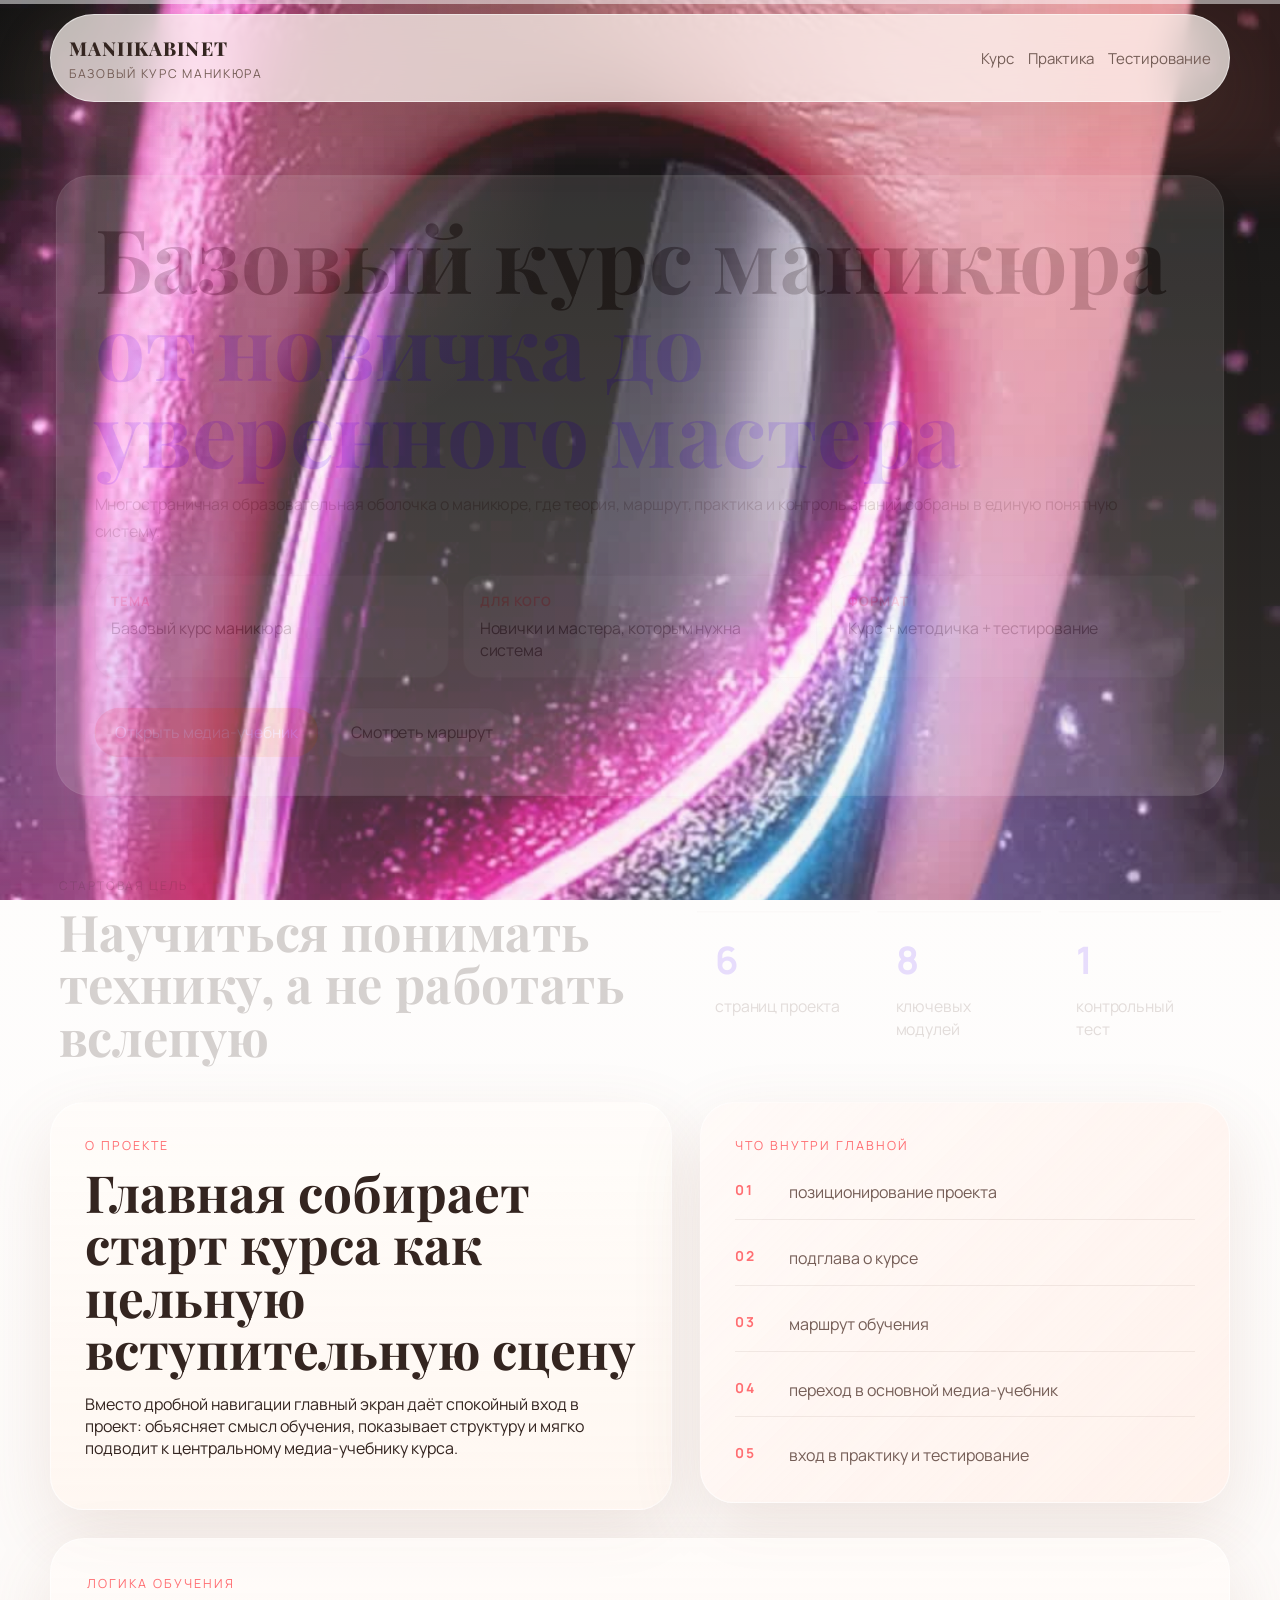
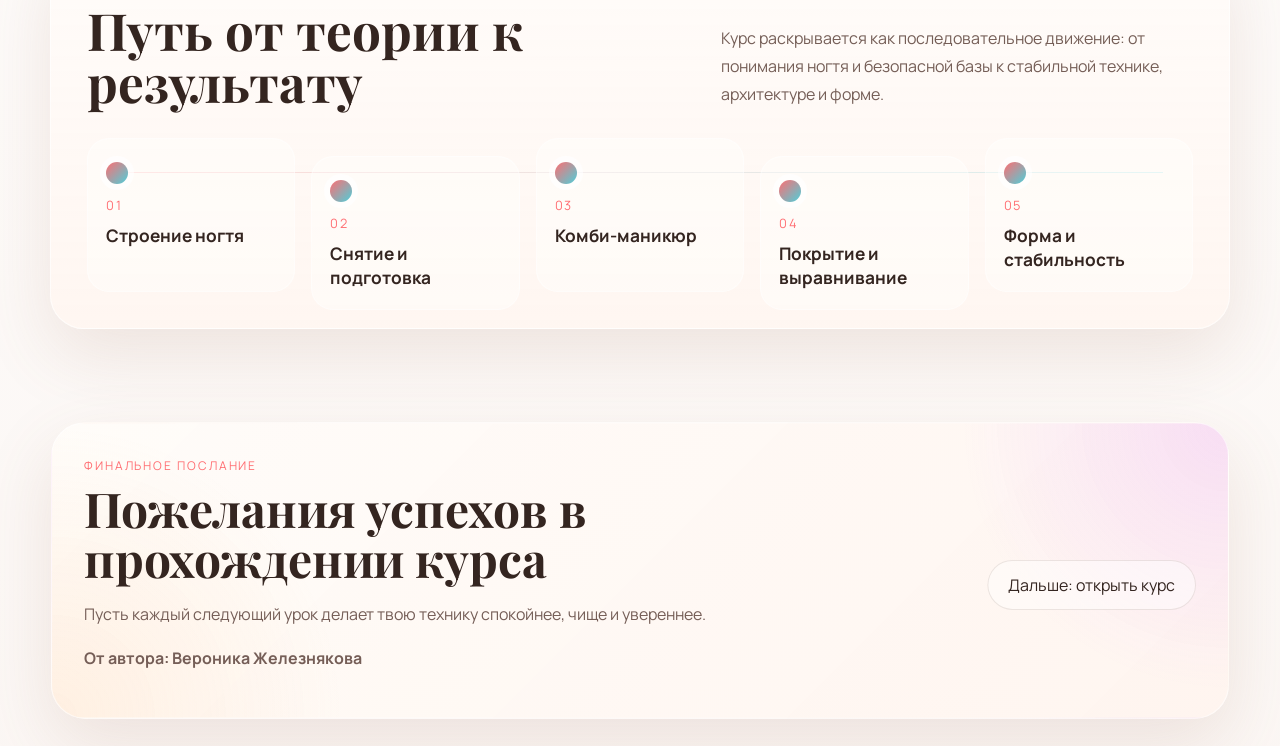
==== index.html @ 0b1b94e3 "Improve homepage video framing" ====
<!DOCTYPE html>
<html lang="ru">
  <head>
    <meta charset="UTF-8" />
    <meta name="viewport" content="width=device-width, initial-scale=1.0" />
    <title>MANIIKABINET | Базовый курс маникюра</title>
    <meta
      name="description"
      content="Многостраничный образовательный проект MANIIKABINET: базовый курс маникюра от новичка до уверенного мастера."
    />
    <meta name="theme-color" content="#f7e8df" />
    <link rel="preconnect" href="https://fonts.googleapis.com" />
    <link rel="preconnect" href="https://fonts.gstatic.com" crossorigin />
    <link
      href="https://fonts.googleapis.com/css2?family=Manrope:wght@400;500;600;700;800&family=Playfair+Display:wght@600;700;800&display=swap"
      rel="stylesheet"
    />
    <link rel="stylesheet" href="styles.css" />
  </head>
  <body data-page="home">
    <div class="home-video-stage" aria-hidden="true">
      <video
        class="home-video-stage__video"
        id="home-scroll-video"
        muted
        playsinline
        autoplay
        loop
        preload="auto"
        poster="assets/video/frames/frame-001.jpg"
      >
        <source
          src="assets/video/hero-background.mp4"
          type="video/mp4"
          media="(min-width: 769px)"
        />
        <source src="assets/video/hero-background-optimized.mp4" type="video/mp4" />
      </video>
    </div>
    <div class="scroll-progress" aria-hidden="true"><span id="scroll-progress-bar"></span></div>
    <div class="page-glow page-glow--top" aria-hidden="true"></div>
    <div class="page-glow page-glow--bottom" aria-hidden="true"></div>

    <header class="site-header">
      <div class="shell site-header__inner">
        <a class="brand" href="index.html">
          <span class="brand__title">MANIIKABINET</span>
          <span class="brand__sub">базовый курс маникюра</span>
        </a>

        <button class="menu-toggle" id="menu-toggle" type="button" aria-expanded="false" aria-controls="site-nav">
          <span></span>
          <span></span>
        </button>

        <nav class="site-nav" id="site-nav" aria-label="Основная навигация">
          <a href="modules.html">Курс</a>
          <a href="practice.html">Практика</a>
          <a href="testing.html">Тестирование</a>
        </nav>
      </div>
    </header>

    <main class="site-main">
      <section class="hero shell" id="hero">
        <div class="hero__copy panel panel--hero reveal reveal--hero">
          <h1>Базовый курс маникюра <span>от новичка до уверенного мастера</span></h1>
          <p class="lede">
            Многостраничная образовательная оболочка о маникюре, где теория,
            маршрут, практика и контроль знаний собраны в единую понятную систему.
          </p>

          <div class="hero__chips">
            <div class="chip"><strong>Тема</strong><span>Базовый курс маникюра</span></div>
            <div class="chip"><strong>Для кого</strong><span>Новички и мастера, которым нужна система</span></div>
            <div class="chip"><strong>Формат</strong><span>Курс + методичка + тестирование</span></div>
          </div>

          <div class="hero__actions">
            <a class="button button--primary" href="modules.html">Открыть медиа-учебник</a>
            <a class="button button--ghost" href="#home-route">Смотреть маршрут</a>
          </div>
        </div>
      </section>

      <section class="shell hero-facts reveal" aria-labelledby="hero-media-title">
        <div class="hero-facts__lead">
          <p>Стартовая цель</p>
          <h2 id="hero-media-title">Научиться понимать технику, а не работать вслепую</h2>
        </div>
        <div class="hero-facts__metrics">
          <div><strong>6</strong><span>страниц проекта</span></div>
          <div><strong>8</strong><span>ключевых модулей</span></div>
          <div><strong>1</strong><span>контрольный тест</span></div>
        </div>
      </section>

      <section class="shell editorial-flow" id="about-course">
        <article class="panel editorial-lead reveal">
          <p class="section-tag">О проекте</p>
          <h2>Главная собирает старт курса как цельную вступительную сцену</h2>
          <p>
            Вместо дробной навигации главный экран даёт спокойный вход в проект:
            объясняет смысл обучения, показывает структуру и мягко подводит к
            центральному медиа-учебнику курса.
          </p>
        </article>

        <aside class="panel panel--soft editorial-index reveal">
          <p class="section-tag">Что внутри главной</p>
          <div class="editorial-index__list">
            <div><strong>01</strong><span>позиционирование проекта</span></div>
            <div><strong>02</strong><span>подглава о курсе</span></div>
            <div><strong>03</strong><span>маршрут обучения</span></div>
            <div><strong>04</strong><span>переход в основной медиа-учебник</span></div>
            <div><strong>05</strong><span>вход в практику и тестирование</span></div>
          </div>
        </aside>

        <section class="panel panel--wide editorial-route reveal" id="home-route">
          <div class="editorial-route__head">
            <div>
              <p class="section-tag">Логика обучения</p>
              <h2>Путь от теории к результату</h2>
            </div>
            <p>
              Курс раскрывается как последовательное движение: от понимания ногтя
              и безопасной базы к стабильной технике, архитектуре и форме.
            </p>
          </div>

          <div class="editorial-route__track">
            <article class="route-beat">
              <span>01</span>
              <h3>Строение ногтя</h3>
            </article>
            <article class="route-beat">
              <span>02</span>
              <h3>Снятие и подготовка</h3>
            </article>
            <article class="route-beat">
              <span>03</span>
              <h3>Комби-маникюр</h3>
            </article>
            <article class="route-beat">
              <span>04</span>
              <h3>Покрытие и выравнивание</h3>
            </article>
            <article class="route-beat">
              <span>05</span>
              <h3>Форма и стабильность</h3>
            </article>
          </div>
        </section>
      </section>
    </main>

    <footer class="site-footer shell">
      <div class="panel site-footer__panel site-footer__panel--blessing reveal">
        <div class="site-footer__blessing">
          <span class="site-footer__eyebrow">Финальное послание</span>
          <strong>Пожелания успехов в прохождении курса</strong>
          <p>Пусть каждый следующий урок делает твою технику спокойнее, чище и увереннее.</p>
          <p class="site-footer__author">От автора: Вероника Железнякова</p>
        </div>
        <div class="pager">
          <a class="button button--ghost" href="modules.html">Дальше: открыть курс</a>
        </div>
      </div>
    </footer>

    <script src="script.js"></script>
  </body>
</html>
---- styles.css ----
:root {
  --bg: #f7eee9;
  --bg-deep: #efd9cc;
  --panel: rgba(255, 250, 246, 0.72);
  --panel-soft: rgba(255, 244, 238, 0.92);
  --line: rgba(121, 90, 79, 0.14);
  --line-strong: rgba(255, 101, 120, 0.35);
  --text: #342520;
  --muted: #755e57;
  --accent: #ff6e72;
  --accent-2: #4dcfda;
  --accent-3: #ffb36a;
  --accent-4: #d15cff;
  --shadow: 0 26px 70px rgba(148, 99, 77, 0.14);
  --radius-xl: 34px;
  --radius-lg: 26px;
  --radius-md: 18px;
  --header-h: 88px;
}

* {
  box-sizing: border-box;
}

html {
  scroll-behavior: smooth;
}

body {
  margin: 0;
  min-height: 100vh;
  font-family: "Manrope", sans-serif;
  color: var(--text);
  background:
    radial-gradient(circle at 8% 10%, rgba(255, 110, 114, 0.16), transparent 18%),
    radial-gradient(circle at 85% 18%, rgba(77, 207, 218, 0.16), transparent 18%),
    radial-gradient(circle at 70% 80%, rgba(255, 179, 106, 0.18), transparent 22%),
    linear-gradient(180deg, #fbf5f1 0%, #f7ede7 45%, #f2e1d7 100%);
  overflow-x: hidden;
}

body[data-page="home"] {
  background:
    linear-gradient(180deg, rgba(251, 245, 241, 0.08) 0%, rgba(247, 237, 231, 0.14) 45%, rgba(242, 225, 215, 0.26) 100%);
}

body[data-page="home"] .page-glow {
  opacity: 0.68;
}

.home-video-stage {
  position: fixed;
  inset: 0;
  z-index: -4;
  overflow: hidden;
  background: #281a16;
}

.home-video-stage::after {
  content: "";
  position: absolute;
  inset: 0;
  background:
    radial-gradient(circle at 20% 18%, rgba(255, 210, 190, 0.18), transparent 24%),
    linear-gradient(180deg, rgba(248, 238, 232, 0.08), rgba(246, 228, 220, 0.12) 35%, rgba(242, 225, 215, 0.22) 100%);
}

.home-video-stage__video {
  position: absolute;
  inset: 0;
  width: 100%;
  height: 100%;
  object-fit: cover;
  object-position: center 28%;
  transform: none;
  will-change: transform;
}

body.menu-open {
  overflow: hidden;
}

a {
  color: inherit;
  text-decoration: none;
}

button,
input {
  font: inherit;
}

.shell {
  width: min(1180px, calc(100% - 28px));
  margin: 0 auto;
}

.scroll-progress {
  position: fixed;
  inset: 0 0 auto;
  z-index: 300;
  height: 4px;
  background: rgba(255, 255, 255, 0.5);
}

.scroll-progress span {
  display: block;
  width: 0;
  height: 100%;
  background: linear-gradient(90deg, var(--accent), var(--accent-2), var(--accent-4));
  box-shadow: 0 0 16px rgba(255, 110, 114, 0.35);
}

.page-glow {
  position: fixed;
  inset: auto;
  pointer-events: none;
  z-index: -1;
  filter: blur(28px);
}

.page-glow--top {
  top: -80px;
  right: -40px;
  width: 260px;
  height: 260px;
  background: rgba(255, 110, 114, 0.18);
}

.page-glow--bottom {
  bottom: 60px;
  left: -60px;
  width: 300px;
  height: 300px;
  background: rgba(77, 207, 218, 0.14);
}

.site-header {
  position: sticky;
  top: 0;
  z-index: 200;
  padding-top: 14px;
}

.site-header__inner {
  display: flex;
  align-items: center;
  justify-content: space-between;
  gap: 16px;
  min-height: var(--header-h);
  padding: 16px 18px;
  border: 1px solid rgba(255, 255, 255, 0.5);
  border-radius: 999px;
  background: rgba(255, 248, 243, 0.72);
  backdrop-filter: blur(20px);
  box-shadow: var(--shadow);
}

.brand {
  display: inline-flex;
  flex-direction: column;
  gap: 4px;
}

.brand__title {
  font-family: "Playfair Display", serif;
  font-size: 1.2rem;
  font-weight: 800;
  letter-spacing: 0.06em;
}

.brand__sub {
  font-size: 0.76rem;
  letter-spacing: 0.14em;
  text-transform: uppercase;
  color: var(--muted);
}

.site-nav {
  display: flex;
  align-items: center;
  flex-wrap: wrap;
  gap: 14px;
}

.site-nav a {
  position: relative;
  font-size: 0.94rem;
  color: var(--muted);
}

.site-nav a::after {
  content: "";
  position: absolute;
  left: 0;
  right: 0;
  bottom: -7px;
  height: 2px;
  background: linear-gradient(90deg, var(--accent), var(--accent-2));
  transform: scaleX(0);
  transform-origin: left;
  transition: transform 180ms ease;
}

.site-nav a:hover,
.site-nav a.is-active {
  color: var(--text);
}

.site-nav a:hover::after,
.site-nav a.is-active::after {
  transform: scaleX(1);
}

.menu-toggle {
  display: none;
  width: 46px;
  height: 46px;
  padding: 0;
  border: 1px solid var(--line);
  border-radius: 50%;
  background: rgba(255, 255, 255, 0.4);
}

.menu-toggle span {
  display: block;
  width: 18px;
  height: 2px;
  margin: 5px auto;
  background: currentColor;
}

.site-main {
  padding: 26px 0 88px;
}

.panel {
  border: 1px solid rgba(255, 255, 255, 0.56);
  border-radius: var(--radius-xl);
  background: linear-gradient(180deg, rgba(255, 252, 249, 0.74), rgba(255, 246, 240, 0.84));
  box-shadow: var(--shadow);
}

.panel--soft {
  background:
    linear-gradient(135deg, rgba(255, 255, 255, 0.55), rgba(255, 242, 236, 0.95)),
    var(--panel-soft);
}

.panel--hero,
.panel--wide {
  padding: clamp(22px, 4vw, 38px);
}

.hero {
  padding: 18px 0 34px;
}

.hero__copy {
  width: 100%;
  background: linear-gradient(180deg, rgba(255, 252, 249, 0.58), rgba(255, 246, 240, 0.72));
}

.eyebrow,
.section-tag {
  margin: 0 0 12px;
  color: var(--accent);
  text-transform: uppercase;
  letter-spacing: 0.16em;
  font-size: 0.78rem;
}

.hero h1,
.page-head h1,
.overview-grid h2,
.roadmap-banner h2,
.content-grid h2,
.module-card h2,
.task-panel h2 {
  margin: 0;
  font-family: "Playfair Display", serif;
  line-height: 0.98;
}

.hero h1 {
  font-size: clamp(2.8rem, 7vw, 6rem);
}

.hero h1 span {
  display: block;
  color: #8c5fff;
}

.lede,
.overview-grid p,
.roadmap-banner p,
.content-grid p,
.module-card p,
.task-panel p,
.site-footer p,
.page-head p,
.route-item p,
.quiz-result {
  color: var(--muted);
  line-height: 1.75;
}

.hero__chips {
  display: grid;
  grid-template-columns: repeat(3, minmax(0, 1fr));
  gap: 14px;
  margin-top: 30px;
}

.chip {
  padding: 16px;
  border-radius: 20px;
  border: 1px solid var(--line);
  background: rgba(255, 255, 255, 0.38);
}

.chip strong,
.chip span {
  display: block;
}

.chip strong {
  margin-bottom: 8px;
  font-size: 0.82rem;
  color: var(--accent);
  text-transform: uppercase;
  letter-spacing: 0.08em;
}

.hero__actions,
.pager,
.quiz-actions {
  display: flex;
  flex-wrap: wrap;
  gap: 12px;
  margin-top: 30px;
}

.button {
  display: inline-flex;
  align-items: center;
  justify-content: center;
  min-height: 50px;
  padding: 0 20px;
  border-radius: 999px;
  border: 1px solid transparent;
  transition: transform 180ms ease, box-shadow 180ms ease;
}

.button:hover {
  transform: translateY(-2px);
}

.button--primary {
  background: linear-gradient(90deg, #ff7f81, #ffb36a);
  color: white;
  box-shadow: 0 10px 24px rgba(255, 110, 114, 0.26);
}

.button--ghost {
  border-color: var(--line);
  background: rgba(255, 255, 255, 0.46);
}

.hero-facts {
  display: grid;
  grid-template-columns: 1.08fr 0.92fr;
  gap: 24px;
  align-items: end;
  padding-bottom: 54px;
}

.hero-facts__lead,
.hero-facts__metrics {
  padding: 26px 0;
}

.hero-facts__lead p {
  margin: 0 0 12px;
  color: rgba(52, 37, 32, 0.76);
  text-transform: uppercase;
  letter-spacing: 0.16em;
  font-size: 0.76rem;
}

.hero-facts__lead h2 {
  margin: 0;
  max-width: 720px;
  font-family: "Playfair Display", serif;
  font-size: clamp(2rem, 4vw, 3.4rem);
  line-height: 1.04;
  text-shadow: 0 1px 0 rgba(255, 255, 255, 0.45);
}

.hero-facts__metrics {
  display: grid;
  grid-template-columns: repeat(3, minmax(0, 1fr));
  gap: 18px;
}

.hero-facts__metrics div {
  padding: 22px 18px;
  border-top: 1px solid rgba(121, 90, 79, 0.18);
}

.hero-facts__metrics strong,
.hero-facts__metrics span {
  display: block;
}

.hero-facts__metrics strong {
  margin-bottom: 8px;
  font-size: clamp(1.8rem, 4vw, 2.4rem);
  color: #8c5fff;
}

.hero-facts__metrics span {
  color: var(--muted);
  line-height: 1.5;
}

.reveal {
  --reveal-progress: 0;
  opacity: calc(0.2 + (var(--reveal-progress) * 0.8));
  transform:
    translate3d(0, calc((1 - var(--reveal-progress)) * 42px), 0)
    scale(calc(0.985 + (var(--reveal-progress) * 0.015)));
  transition: opacity 220ms ease-out, transform 220ms ease-out;
}

.reveal.is-visible {
  box-shadow:
    var(--shadow),
    0 0 0 1px rgba(255, 255, 255, 0.18),
    0 16px 30px rgba(255, 110, 114, 0.06);
}

.reveal--hero {
  transform:
    translate3d(0, calc((1 - var(--reveal-progress)) * 26px), 0)
    scale(calc(0.99 + (var(--reveal-progress) * 0.01)));
}

.editorial-flow,
.overview-grid,
.content-grid,
.route-list,
.module-grid,
.practice-grid,
.page-stack {
  display: grid;
  gap: 28px;
}

.overview-grid article,
.content-grid article,
.route-item,
.module-card,
.task-panel,
.site-footer__panel {
  padding: 28px;
}

.editorial-flow {
  grid-template-columns: minmax(0, 1.08fr) minmax(320px, 0.92fr);
  align-items: start;
}

.editorial-lead,
.editorial-index {
  padding: 34px;
}

.editorial-lead h2,
.editorial-route__head h2 {
  margin: 0;
  font-family: "Playfair Display", serif;
  font-size: clamp(2rem, 4vw, 3.3rem);
  line-height: 1.02;
}

.editorial-lead p:last-child {
  max-width: 720px;
  margin-top: 18px;
}

.editorial-index__list {
  display: grid;
  gap: 12px;
}

.editorial-index__list div {
  display: grid;
  grid-template-columns: 42px 1fr;
  gap: 12px;
  align-items: start;
  padding: 14px 0;
  border-bottom: 1px solid rgba(121, 90, 79, 0.1);
}

.editorial-index__list div:last-child {
  border-bottom: 0;
  padding-bottom: 0;
}

.editorial-index__list strong {
  color: var(--accent);
  font-size: 0.86rem;
  letter-spacing: 0.12em;
}

.editorial-index__list span {
  color: var(--muted);
  line-height: 1.55;
}

.editorial-route {
  grid-column: 1 / -1;
  padding: 36px;
}

.editorial-route__head {
  display: grid;
  grid-template-columns: minmax(0, 0.9fr) minmax(280px, 0.7fr);
  gap: 28px;
  align-items: end;
}

.editorial-route__head p:last-child {
  margin: 0;
  color: var(--muted);
  line-height: 1.75;
}

.editorial-route__track {
  position: relative;
  display: grid;
  grid-template-columns: repeat(5, minmax(0, 1fr));
  gap: 16px;
  margin-top: 30px;
}

.editorial-route__track::before {
  content: "";
  position: absolute;
  left: 30px;
  right: 30px;
  top: 34px;
  height: 1px;
  background: linear-gradient(90deg, rgba(255, 110, 114, 0.22), rgba(77, 207, 218, 0.22));
}

.route-beat {
  position: relative;
  padding: 54px 18px 20px;
  border-radius: 22px;
  background: rgba(255, 255, 255, 0.34);
  border: 1px solid rgba(255, 255, 255, 0.42);
}

.route-beat::before {
  content: "";
  position: absolute;
  top: 23px;
  left: 18px;
  width: 22px;
  height: 22px;
  border-radius: 50%;
  background: linear-gradient(135deg, var(--accent), var(--accent-2));
  box-shadow: 0 0 0 6px rgba(255, 255, 255, 0.6);
}

.route-beat:nth-child(2) {
  transform: translateY(18px);
}

.route-beat:nth-child(4) {
  transform: translateY(18px);
}

.route-beat span {
  display: inline-block;
  margin-bottom: 10px;
  color: var(--accent);
  font-size: 0.8rem;
  letter-spacing: 0.12em;
}

.route-beat h3 {
  margin: 0;
  font-size: 1.08rem;
  line-height: 1.35;
}

.clean-list {
  margin: 0;
  padding-left: 20px;
  color: var(--muted);
  line-height: 1.8;
}

.page-head p,
.progress-summary p {
  max-width: 860px;
}

.content-grid--two {
  grid-template-columns: repeat(2, minmax(0, 1fr));
}

.content-grid--three {
  grid-template-columns: repeat(3, minmax(0, 1fr));
}

.route-item span {
  display: inline-block;
  margin-bottom: 10px;
  color: var(--accent-2);
  font-size: 0.82rem;
  letter-spacing: 0.12em;
  text-transform: uppercase;
}

.route-item h2,
.content-grid h2,
.task-panel h2 {
  font-size: clamp(1.6rem, 3vw, 2.4rem);
}

.module-grid,
.practice-grid {
  grid-template-columns: repeat(2, minmax(0, 1fr));
}

.course-hub {
  display: grid;
  grid-template-columns: 320px minmax(0, 1fr);
  gap: 18px;
  align-items: start;
}

.course-sidebar {
  position: sticky;
  top: calc(var(--header-h) + 24px);
  padding: 22px;
  display: grid;
  gap: 18px;
}

.course-sidebar__block {
  display: grid;
  gap: 12px;
}

.course-toc {
  display: grid;
  gap: 10px;
}

.course-toc a {
  display: grid;
  gap: 4px;
  padding: 14px 16px;
  border-radius: 18px;
  border: 1px solid var(--line);
  background: rgba(255, 255, 255, 0.38);
  transition: border-color 180ms ease, transform 180ms ease, box-shadow 180ms ease;
}

.course-toc a:hover,
.course-toc a.is-current {
  transform: translateY(-1px);
  border-color: var(--line-strong);
  box-shadow: 0 12px 22px rgba(255, 110, 114, 0.08);
}

.course-toc a strong {
  font-size: 0.86rem;
  color: var(--accent);
}

.course-toc a span {
  color: var(--text);
  line-height: 1.45;
}

.course-side-note {
  padding: 16px;
}

.course-main,
.course-chapters {
  display: grid;
  gap: 18px;
}

.course-hero-card {
  display: grid;
  grid-template-columns: 1fr auto;
  gap: 18px;
  align-items: end;
}

.course-hero-card__badges {
  display: flex;
  flex-wrap: wrap;
  justify-content: end;
  gap: 10px;
}

.course-hero-card__badges span {
  display: inline-flex;
  padding: 10px 14px;
  border-radius: 999px;
  background: rgba(255, 255, 255, 0.44);
  border: 1px solid rgba(255, 255, 255, 0.56);
}

.chapter-card {
  padding: 24px;
  scroll-margin-top: calc(var(--header-h) + 24px);
}

.chapter-card__head {
  display: grid;
  grid-template-columns: auto 1fr auto;
  gap: 16px;
  align-items: start;
}

.chapter-card__index {
  display: inline-flex;
  align-items: center;
  justify-content: center;
  width: 52px;
  height: 52px;
  border-radius: 50%;
  background: rgba(209, 92, 255, 0.12);
  color: var(--accent-4);
  font-weight: 800;
}

.chapter-card__title h2 {
  margin: 0;
  font-family: "Playfair Display", serif;
  font-size: clamp(1.7rem, 3vw, 2.5rem);
  line-height: 1.02;
}

.chapter-card__title p {
  margin: 10px 0 0;
  color: var(--muted);
  line-height: 1.75;
}

.chapter-status {
  min-width: 132px;
  display: grid;
  gap: 10px;
}

.chapter-status__pill {
  display: inline-flex;
  justify-content: center;
  padding: 8px 12px;
  border-radius: 999px;
  background: rgba(255, 179, 106, 0.14);
  color: #9c6431;
  font-size: 0.82rem;
  font-weight: 700;
}

.chapter-status__pill.is-done {
  background: rgba(77, 207, 218, 0.16);
  color: #1d7e86;
}

.chapter-status button {
  min-height: 42px;
  border: 1px solid var(--line);
  border-radius: 999px;
  background: rgba(255, 255, 255, 0.42);
}

.chapter-body {
  display: grid;
  gap: 16px;
  margin-top: 22px;
}

.chapter-body__grid {
  display: grid;
  grid-template-columns: 1fr 1fr;
  gap: 16px;
}

.chapter-block {
  padding: 18px;
  border-radius: 22px;
  background: rgba(255, 255, 255, 0.36);
  border: 1px solid rgba(255, 255, 255, 0.46);
}

.chapter-block h3 {
  margin: 0 0 10px;
  font-size: 1.1rem;
}

.chapter-block p {
  margin: 0;
  color: var(--muted);
  line-height: 1.75;
}

.chapter-block .clean-list,
.chapter-block ol {
  margin-top: 10px;
}

.media-grid {
  display: grid;
  grid-template-columns: repeat(2, minmax(0, 1fr));
  gap: 14px;
}

.media-slot {
  padding: 18px;
  border-radius: 22px;
  border: 1px dashed rgba(121, 90, 79, 0.24);
  background:
    linear-gradient(135deg, rgba(255, 255, 255, 0.44), rgba(255, 241, 235, 0.72));
}

.media-slot__type {
  display: inline-flex;
  margin-bottom: 10px;
  padding: 7px 11px;
  border-radius: 999px;
  background: rgba(77, 207, 218, 0.12);
  color: #1d7e86;
  font-size: 0.82rem;
  font-weight: 700;
}

.media-slot h4 {
  margin: 0 0 8px;
  font-size: 1rem;
}

.media-slot p {
  margin: 0;
  color: var(--muted);
  line-height: 1.65;
}

.methodology-sheet,
.methodology-grid {
  display: grid;
  gap: 18px;
}

.methodology-grid {
  grid-template-columns: repeat(2, minmax(0, 1fr));
}

.module-detail {
  padding: 24px;
}

.module-detail h2 {
  margin: 0 0 12px;
  font-family: "Playfair Display", serif;
  font-size: clamp(1.7rem, 3vw, 2.5rem);
  line-height: 1.02;
}

.module-detail p {
  margin: 0;
  color: var(--muted);
  line-height: 1.75;
}

.module-detail p + p,
.module-detail .clean-list,
.module-detail ol,
.module-detail .note-box {
  margin-top: 14px;
}

.module-detail ol {
  margin-bottom: 0;
  padding-left: 22px;
  color: var(--muted);
  line-height: 1.8;
}

.note-box {
  padding: 16px 18px;
  border-radius: 20px;
  background: rgba(255, 179, 106, 0.14);
  border: 1px solid rgba(255, 179, 106, 0.24);
}

.note-box strong {
  display: block;
  margin-bottom: 6px;
}

.module-detail--wide {
  grid-column: 1 / -1;
}

.module-card span {
  display: inline-flex;
  align-items: center;
  justify-content: center;
  width: 44px;
  height: 44px;
  margin-bottom: 16px;
  border-radius: 50%;
  background: rgba(209, 92, 255, 0.12);
  color: var(--accent-4);
  font-weight: 800;
}

.site-footer {
  padding-bottom: 32px;
}

.site-footer__panel {
  display: flex;
  justify-content: space-between;
  align-items: center;
  gap: 18px;
}

.site-footer__panel--blessing {
  position: relative;
  overflow: hidden;
  padding: 30px 32px;
  background:
    radial-gradient(circle at top right, rgba(209, 92, 255, 0.16), transparent 22%),
    radial-gradient(circle at bottom left, rgba(255, 179, 106, 0.16), transparent 24%),
    linear-gradient(135deg, rgba(255, 252, 249, 0.9), rgba(255, 244, 238, 0.92));
}

.site-footer__panel--blessing::before {
  content: "";
  position: absolute;
  inset: 0;
  background:
    linear-gradient(90deg, transparent, rgba(255, 255, 255, 0.36), transparent);
  transform: translateX(-100%);
  animation: blessing-sheen 5.4s ease-in-out infinite;
  pointer-events: none;
}

.site-footer__blessing {
  position: relative;
  z-index: 1;
  max-width: 760px;
}

.site-footer__eyebrow {
  display: inline-block;
  margin-bottom: 10px;
  color: var(--accent);
  text-transform: uppercase;
  letter-spacing: 0.16em;
  font-size: 0.75rem;
}

.site-footer__blessing strong {
  display: block;
  margin-bottom: 12px;
  font-family: "Playfair Display", serif;
  font-size: clamp(1.8rem, 4vw, 3rem);
  line-height: 1.04;
}

.site-footer__author {
  margin-top: 14px;
  font-weight: 700;
  color: #8c5fff;
}

@keyframes blessing-sheen {
  0% {
    transform: translateX(-120%);
  }
  55%,
  100% {
    transform: translateX(120%);
  }
}

.progress-summary {
  display: grid;
  grid-template-columns: 1fr auto;
  align-items: center;
  gap: 18px;
}

.progress-widget {
  display: flex;
  align-items: center;
  gap: 18px;
}

.progress-widget--column {
  align-items: flex-start;
}

.progress-widget__ring {
  width: 120px;
  height: 120px;
  display: grid;
  place-items: center;
  border-radius: 50%;
  background:
    radial-gradient(circle closest-side, rgba(255, 249, 245, 0.95) 76%, transparent 77% 100%),
    conic-gradient(var(--accent) 0deg, var(--accent-2) 0deg, rgba(255, 255, 255, 0.45) 0deg);
  box-shadow: inset 0 0 16px rgba(255, 110, 114, 0.08);
}

.progress-widget__ring span {
  font-family: "Playfair Display", serif;
  font-size: 1.4rem;
}

.progress-widget__meta {
  display: grid;
  gap: 6px;
}

.progress-widget__meta strong {
  font-size: 1.02rem;
}

.progress-widget__meta span {
  color: var(--muted);
}

.quiz-form {
  display: grid;
  gap: 18px;
}

.quiz-item {
  margin: 0;
  padding: 20px;
  border: 1px solid var(--line);
  border-radius: 22px;
  background: rgba(255, 255, 255, 0.34);
}

.quiz-item legend {
  padding: 0 8px 0 0;
  font-weight: 700;
  line-height: 1.5;
}

.quiz-item label {
  display: block;
  margin-top: 12px;
  color: var(--muted);
}

.quiz-item input {
  margin-right: 10px;
}

.quiz-result {
  min-height: 28px;
  margin-top: 18px;
  font-weight: 600;
}

@media (max-width: 980px) {
  .overview-grid,
  .course-hub,
  .course-hero-card,
  .content-grid--two,
  .content-grid--three,
  .methodology-grid,
  .module-grid,
  .practice-grid,
  .progress-summary,
  .site-footer__panel {
    grid-template-columns: 1fr;
    display: grid;
  }

  .hero__chips,
  .hero-facts__metrics {
    grid-template-columns: 1fr;
  }

  .hero-facts {
    grid-template-columns: 1fr;
  }

  .editorial-flow,
  .editorial-route__head,
  .editorial-route__track {
    grid-template-columns: 1fr;
  }

  .editorial-route__track::before {
    display: none;
  }

  .route-beat:nth-child(2),
  .route-beat:nth-child(4) {
    transform: none;
  }

  .chapter-body__grid,
  .media-grid {
    grid-template-columns: 1fr;
  }
}

@media (max-width: 820px) {
  :root {
    --header-h: 74px;
  }

  .menu-toggle {
    display: inline-block;
  }

  .site-nav {
    position: fixed;
    inset: calc(var(--header-h) + 12px) 14px auto;
    flex-direction: column;
    align-items: stretch;
    padding: 18px;
    border: 1px solid rgba(255, 255, 255, 0.5);
    border-radius: 24px;
    background: rgba(255, 248, 243, 0.96);
    transform: translateY(-10px);
    opacity: 0;
    pointer-events: none;
    transition: opacity 160ms ease, transform 160ms ease;
  }

  .site-nav.is-open {
    opacity: 1;
    pointer-events: auto;
    transform: translateY(0);
  }

  .course-sidebar {
    position: static;
  }
}

@media (max-width: 640px) {
  .shell {
    width: min(100% - 18px, 1180px);
  }

  .panel--hero,
  .panel--wide,
  .overview-grid article,
  .content-grid article,
  .route-item,
  .module-card,
  .task-panel,
  .site-footer__panel,
  .quiz-item {
    padding: 18px;
  }

  .button {
    width: 100%;
  }

  .progress-widget {
    flex-direction: column;
    align-items: flex-start;
  }
}
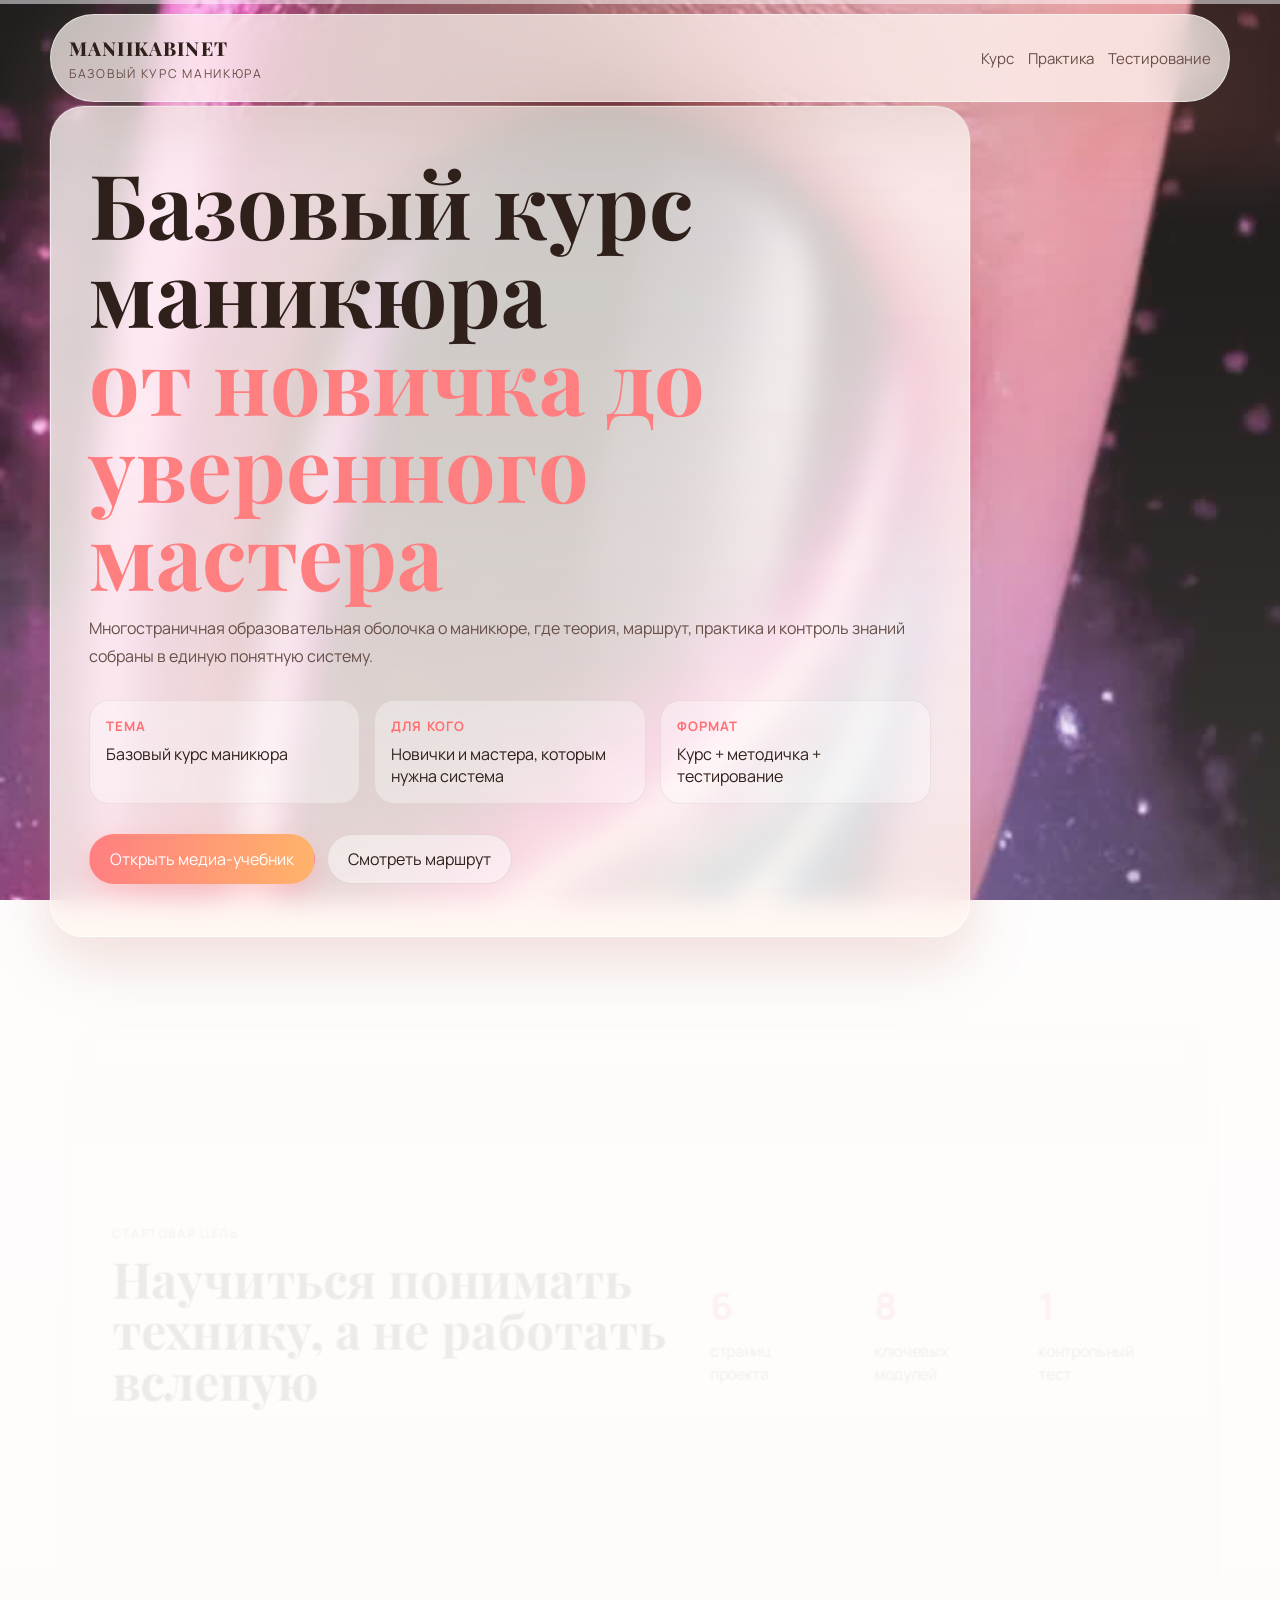
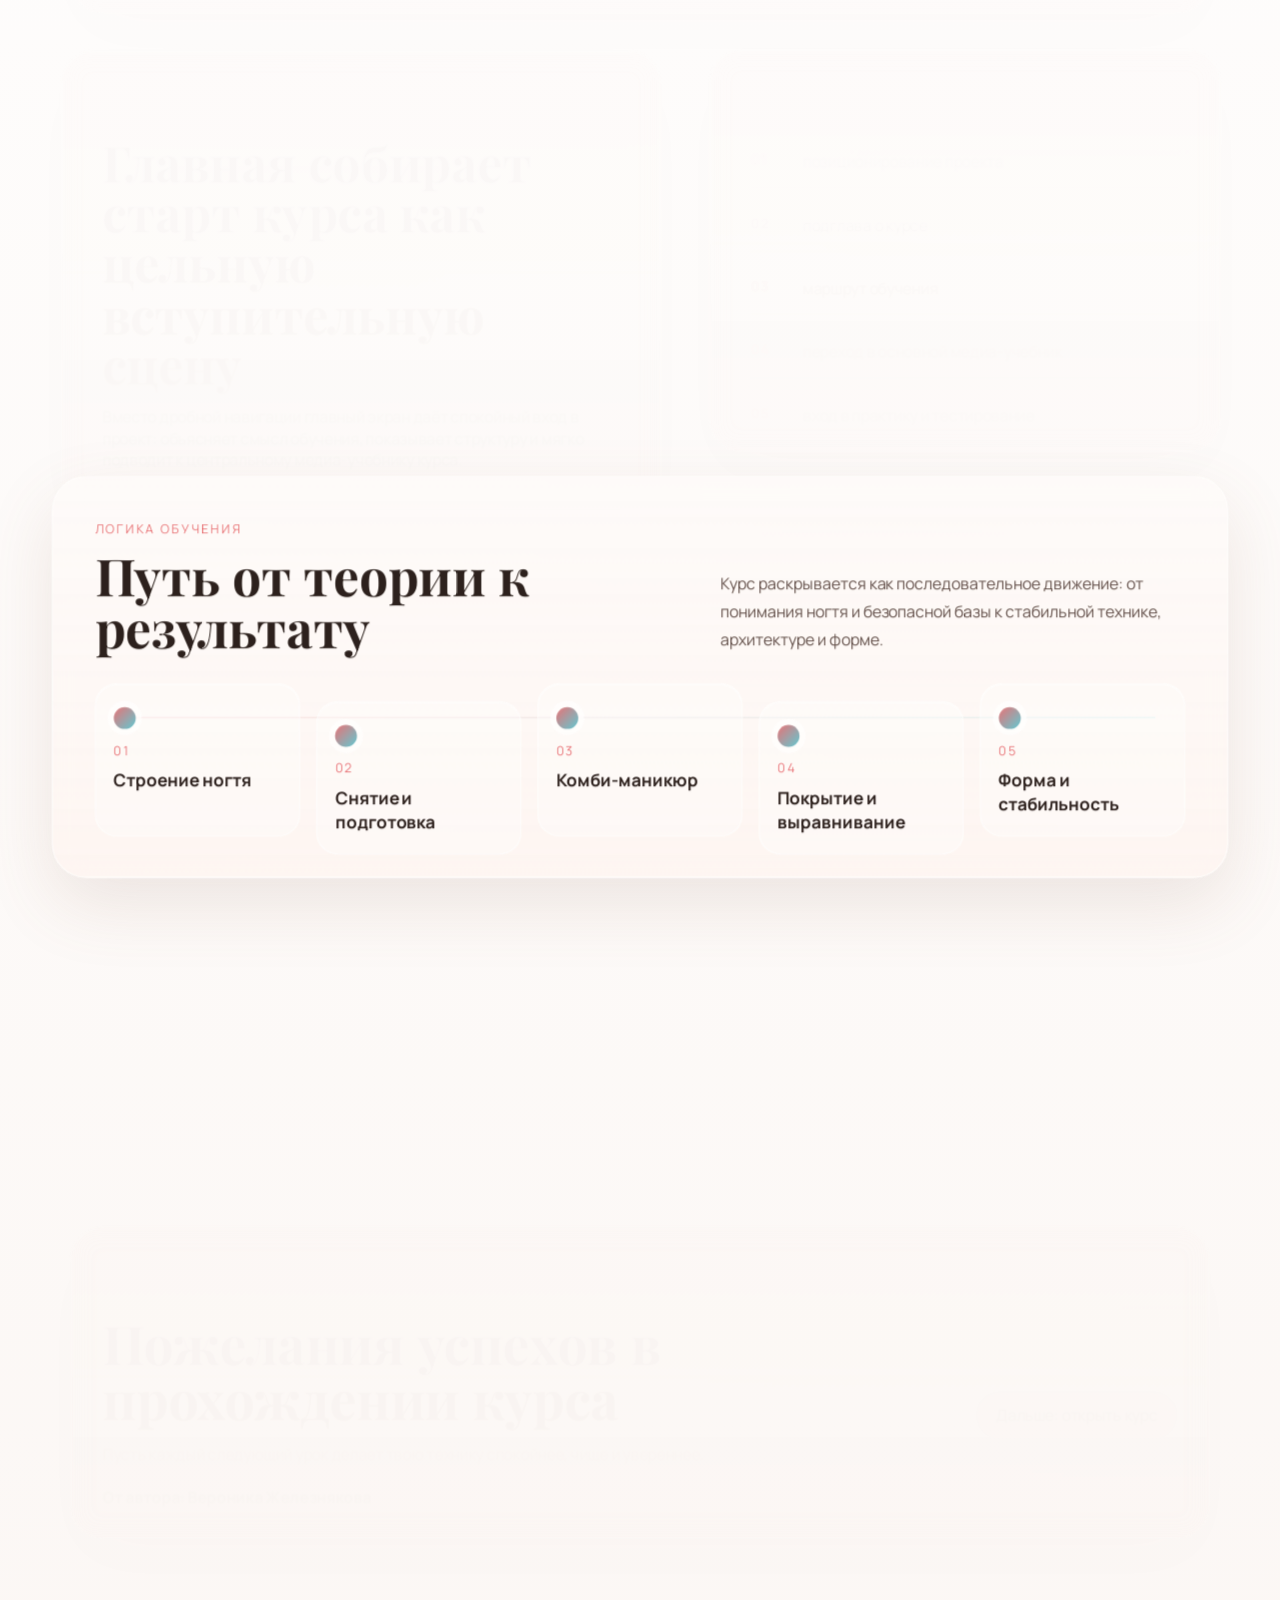
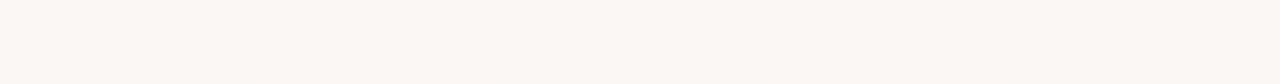
==== commit 50891918: "Refine homepage scenes and reveal motion" ====
--- a/index.html
+++ b/index.html
@@ -62,7 +62,7 @@
     </header>
 
     <main class="site-main">
-      <section class="hero shell" id="hero">
+      <section class="hero shell home-scene home-scene--hero" id="hero">
         <div class="hero__copy panel panel--hero reveal reveal--hero">
           <h1>Базовый курс маникюра <span>от новичка до уверенного мастера</span></h1>
           <p class="lede">
@@ -83,7 +83,7 @@
         </div>
       </section>
 
-      <section class="shell hero-facts reveal" aria-labelledby="hero-media-title">
+      <section class="shell hero-facts panel panel--hero reveal home-scene home-scene--metrics" aria-labelledby="hero-media-title">
         <div class="hero-facts__lead">
           <p>Стартовая цель</p>
           <h2 id="hero-media-title">Научиться понимать технику, а не работать вслепую</h2>
@@ -95,7 +95,7 @@
         </div>
       </section>
 
-      <section class="shell editorial-flow" id="about-course">
+      <section class="shell editorial-flow home-scene home-scene--editorial" id="about-course">
         <article class="panel editorial-lead reveal">
           <p class="section-tag">О проекте</p>
           <h2>Главная собирает старт курса как цельную вступительную сцену</h2>
@@ -155,7 +155,7 @@
       </section>
     </main>
 
-    <footer class="site-footer shell">
+    <footer class="site-footer shell home-scene home-scene--footer">
       <div class="panel site-footer__panel site-footer__panel--blessing reveal">
         <div class="site-footer__blessing">
           <span class="site-footer__eyebrow">Финальное послание</span>
--- a/styles.css
+++ b/styles.css
@@ -16,6 +16,7 @@
   --radius-lg: 26px;
   --radius-md: 18px;
   --header-h: 88px;
+  --home-scene-min: calc(100svh - var(--header-h) - 28px);
 }
 
 * {
@@ -42,6 +43,8 @@
 body[data-page="home"] {
   background:
     linear-gradient(180deg, rgba(251, 245, 241, 0.08) 0%, rgba(247, 237, 231, 0.14) 45%, rgba(242, 225, 215, 0.26) 100%);
+  --text: #2f201b;
+  --muted: #684f48;
 }
 
 body[data-page="home"] .page-glow {
@@ -61,8 +64,8 @@
   position: absolute;
   inset: 0;
   background:
-    radial-gradient(circle at 20% 18%, rgba(255, 210, 190, 0.18), transparent 24%),
-    linear-gradient(180deg, rgba(248, 238, 232, 0.08), rgba(246, 228, 220, 0.12) 35%, rgba(242, 225, 215, 0.22) 100%);
+    radial-gradient(circle at 20% 18%, rgba(255, 210, 190, 0.16), transparent 24%),
+    linear-gradient(180deg, rgba(248, 238, 232, 0.12), rgba(246, 228, 220, 0.14) 35%, rgba(242, 225, 215, 0.24) 100%);
 }
 
 .home-video-stage__video {
@@ -231,7 +234,7 @@
 }
 
 .site-main {
-  padding: 26px 0 88px;
+  padding: 22px 0 108px;
 }
 
 .panel {
@@ -241,6 +244,15 @@
   box-shadow: var(--shadow);
 }
 
+body[data-page="home"] .panel,
+body[data-page="home"] .hero-facts {
+  border-color: rgba(255, 255, 255, 0.58);
+  background:
+    linear-gradient(180deg, rgba(255, 251, 248, 0.62), rgba(255, 244, 238, 0.72)),
+    rgba(255, 249, 246, 0.4);
+  backdrop-filter: blur(14px);
+}
+
 .panel--soft {
   background:
     linear-gradient(135deg, rgba(255, 255, 255, 0.55), rgba(255, 242, 236, 0.95)),
@@ -253,12 +265,13 @@
 }
 
 .hero {
-  padding: 18px 0 34px;
+  padding: 10px 0 0;
 }
 
 .hero__copy {
   width: 100%;
-  background: linear-gradient(180deg, rgba(255, 252, 249, 0.58), rgba(255, 246, 240, 0.72));
+  max-width: 920px;
+  padding-block: clamp(30px, 4.8vw, 52px);
 }
 
 .eyebrow,
@@ -288,7 +301,7 @@
 
 .hero h1 span {
   display: block;
-  color: #8c5fff;
+  color: #ff7f81;
 }
 
 .lede,
@@ -315,8 +328,8 @@
 .chip {
   padding: 16px;
   border-radius: 20px;
-  border: 1px solid var(--line);
-  background: rgba(255, 255, 255, 0.38);
+  border: 1px solid rgba(121, 90, 79, 0.1);
+  background: rgba(255, 255, 255, 0.34);
 }
 
 .chip strong,
@@ -372,7 +385,7 @@
   grid-template-columns: 1.08fr 0.92fr;
   gap: 24px;
   align-items: end;
-  padding-bottom: 54px;
+  padding: clamp(28px, 4vw, 42px);
 }
 
 .hero-facts__lead,
@@ -416,34 +429,66 @@
 .hero-facts__metrics strong {
   margin-bottom: 8px;
   font-size: clamp(1.8rem, 4vw, 2.4rem);
-  color: #8c5fff;
+  color: var(--accent);
 }
 
 .hero-facts__metrics span {
   color: var(--muted);
   line-height: 1.5;
+}
+
+.home-scene {
+  min-height: var(--home-scene-min);
+  align-content: center;
+}
+
+.home-scene--hero {
+  display: grid;
+  align-items: end;
+}
+
+.home-scene--metrics {
+  min-height: max(68svh, 620px);
+}
+
+.home-scene--editorial {
+  min-height: max(100svh, 920px);
+  align-content: center;
+}
+
+.home-scene--footer {
+  min-height: max(72svh, 620px);
+  display: grid;
+  align-items: center;
 }
 
 .reveal {
   --reveal-progress: 0;
-  opacity: calc(0.2 + (var(--reveal-progress) * 0.8));
+  opacity: calc(0.08 + (var(--reveal-progress) * 0.92));
   transform:
-    translate3d(0, calc((1 - var(--reveal-progress)) * 42px), 0)
-    scale(calc(0.985 + (var(--reveal-progress) * 0.015)));
-  transition: opacity 220ms ease-out, transform 220ms ease-out;
+    translate3d(0, calc((0.5 - var(--reveal-progress)) * 78px), 0)
+    scale(calc(0.965 + (var(--reveal-progress) * 0.035)));
+  filter: saturate(calc(0.8 + (var(--reveal-progress) * 0.2)));
+  transition: opacity 180ms linear, transform 180ms linear, filter 180ms linear;
 }
 
 .reveal.is-visible {
   box-shadow:
     var(--shadow),
     0 0 0 1px rgba(255, 255, 255, 0.18),
-    0 16px 30px rgba(255, 110, 114, 0.06);
+    0 22px 44px rgba(255, 110, 114, 0.08);
 }
 
 .reveal--hero {
   transform:
-    translate3d(0, calc((1 - var(--reveal-progress)) * 26px), 0)
-    scale(calc(0.99 + (var(--reveal-progress) * 0.01)));
+    translate3d(0, calc((0.5 - var(--reveal-progress)) * 56px), 0)
+    scale(calc(0.98 + (var(--reveal-progress) * 0.02)));
+}
+
+.reveal > * {
+  opacity: calc(0.18 + (var(--reveal-progress) * 0.82));
+  transform: translate3d(0, calc((1 - var(--reveal-progress)) * 18px), 0);
+  transition: opacity 200ms linear, transform 200ms linear;
 }
 
 .editorial-flow,
@@ -469,11 +514,12 @@
 .editorial-flow {
   grid-template-columns: minmax(0, 1.08fr) minmax(320px, 0.92fr);
   align-items: start;
+  padding-block: 18px;
 }
 
 .editorial-lead,
 .editorial-index {
-  padding: 34px;
+  padding: clamp(28px, 4vw, 42px);
 }
 
 .editorial-lead h2,
@@ -521,7 +567,7 @@
 
 .editorial-route {
   grid-column: 1 / -1;
-  padding: 36px;
+  padding: clamp(28px, 4vw, 42px);
 }
 
 .editorial-route__head {
@@ -559,8 +605,9 @@
   position: relative;
   padding: 54px 18px 20px;
   border-radius: 22px;
-  background: rgba(255, 255, 255, 0.34);
-  border: 1px solid rgba(255, 255, 255, 0.42);
+  background: rgba(255, 255, 255, 0.28);
+  border: 1px solid rgba(255, 255, 255, 0.46);
+  box-shadow: inset 0 1px 0 rgba(255, 255, 255, 0.35);
 }
 
 .route-beat::before {
@@ -595,6 +642,19 @@
   margin: 0;
   font-size: 1.08rem;
   line-height: 1.35;
+}
+
+.site-footer__panel--blessing {
+  width: 100%;
+  padding: clamp(32px, 5vw, 52px);
+}
+
+.site-footer__blessing strong {
+  display: block;
+  margin: 12px 0 14px;
+  font-family: "Playfair Display", serif;
+  font-size: clamp(2rem, 4.3vw, 3.5rem);
+  line-height: 1.04;
 }
 
 .clean-list {
@@ -944,7 +1004,7 @@
   overflow: hidden;
   padding: 30px 32px;
   background:
-    radial-gradient(circle at top right, rgba(209, 92, 255, 0.16), transparent 22%),
+    radial-gradient(circle at top right, rgba(255, 110, 114, 0.14), transparent 22%),
     radial-gradient(circle at bottom left, rgba(255, 179, 106, 0.16), transparent 24%),
     linear-gradient(135deg, rgba(255, 252, 249, 0.9), rgba(255, 244, 238, 0.92));
 }
@@ -977,16 +1037,16 @@
 
 .site-footer__blessing strong {
   display: block;
-  margin-bottom: 12px;
+  margin: 12px 0 14px;
   font-family: "Playfair Display", serif;
-  font-size: clamp(1.8rem, 4vw, 3rem);
+  font-size: clamp(2rem, 4.3vw, 3.5rem);
   line-height: 1.04;
 }
 
 .site-footer__author {
   margin-top: 14px;
   font-weight: 700;
-  color: #8c5fff;
+  color: var(--accent);
 }
 
 @keyframes blessing-sheen {
@@ -1101,6 +1161,17 @@
     grid-template-columns: 1fr;
   }
 
+  .home-scene {
+    min-height: auto;
+  }
+
+  .home-scene--hero,
+  .home-scene--metrics,
+  .home-scene--editorial,
+  .home-scene--footer {
+    min-height: max(78svh, 620px);
+  }
+
   .hero-facts {
     grid-template-columns: 1fr;
   }
@@ -1166,6 +1237,10 @@
     width: min(100% - 18px, 1180px);
   }
 
+  .home-video-stage__video {
+    object-position: center 20%;
+  }
+
   .panel--hero,
   .panel--wide,
   .overview-grid article,
@@ -1186,4 +1261,15 @@
     flex-direction: column;
     align-items: flex-start;
   }
-}
+
+  .home-scene--hero,
+  .home-scene--metrics,
+  .home-scene--editorial,
+  .home-scene--footer {
+    min-height: max(88svh, 560px);
+  }
+
+  .hero h1 {
+    font-size: clamp(2.6rem, 14vw, 4.2rem);
+  }
+}
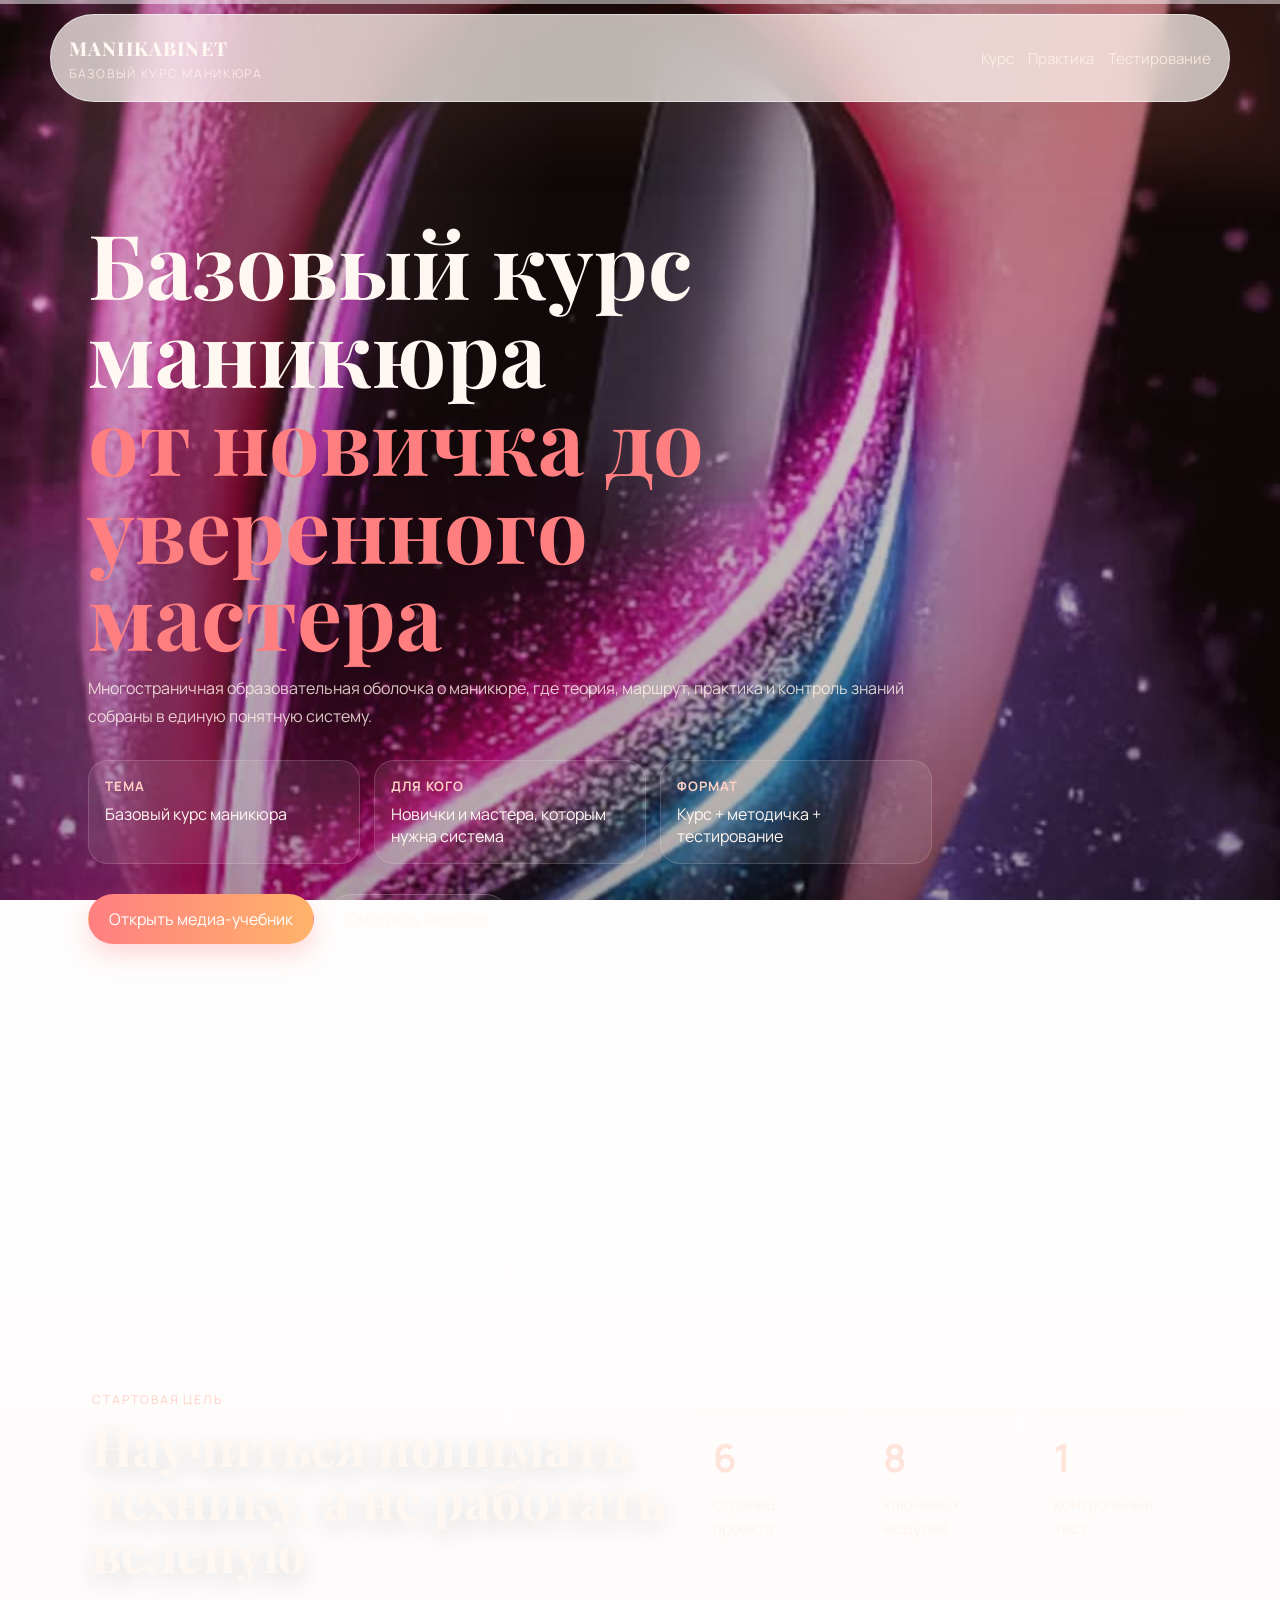
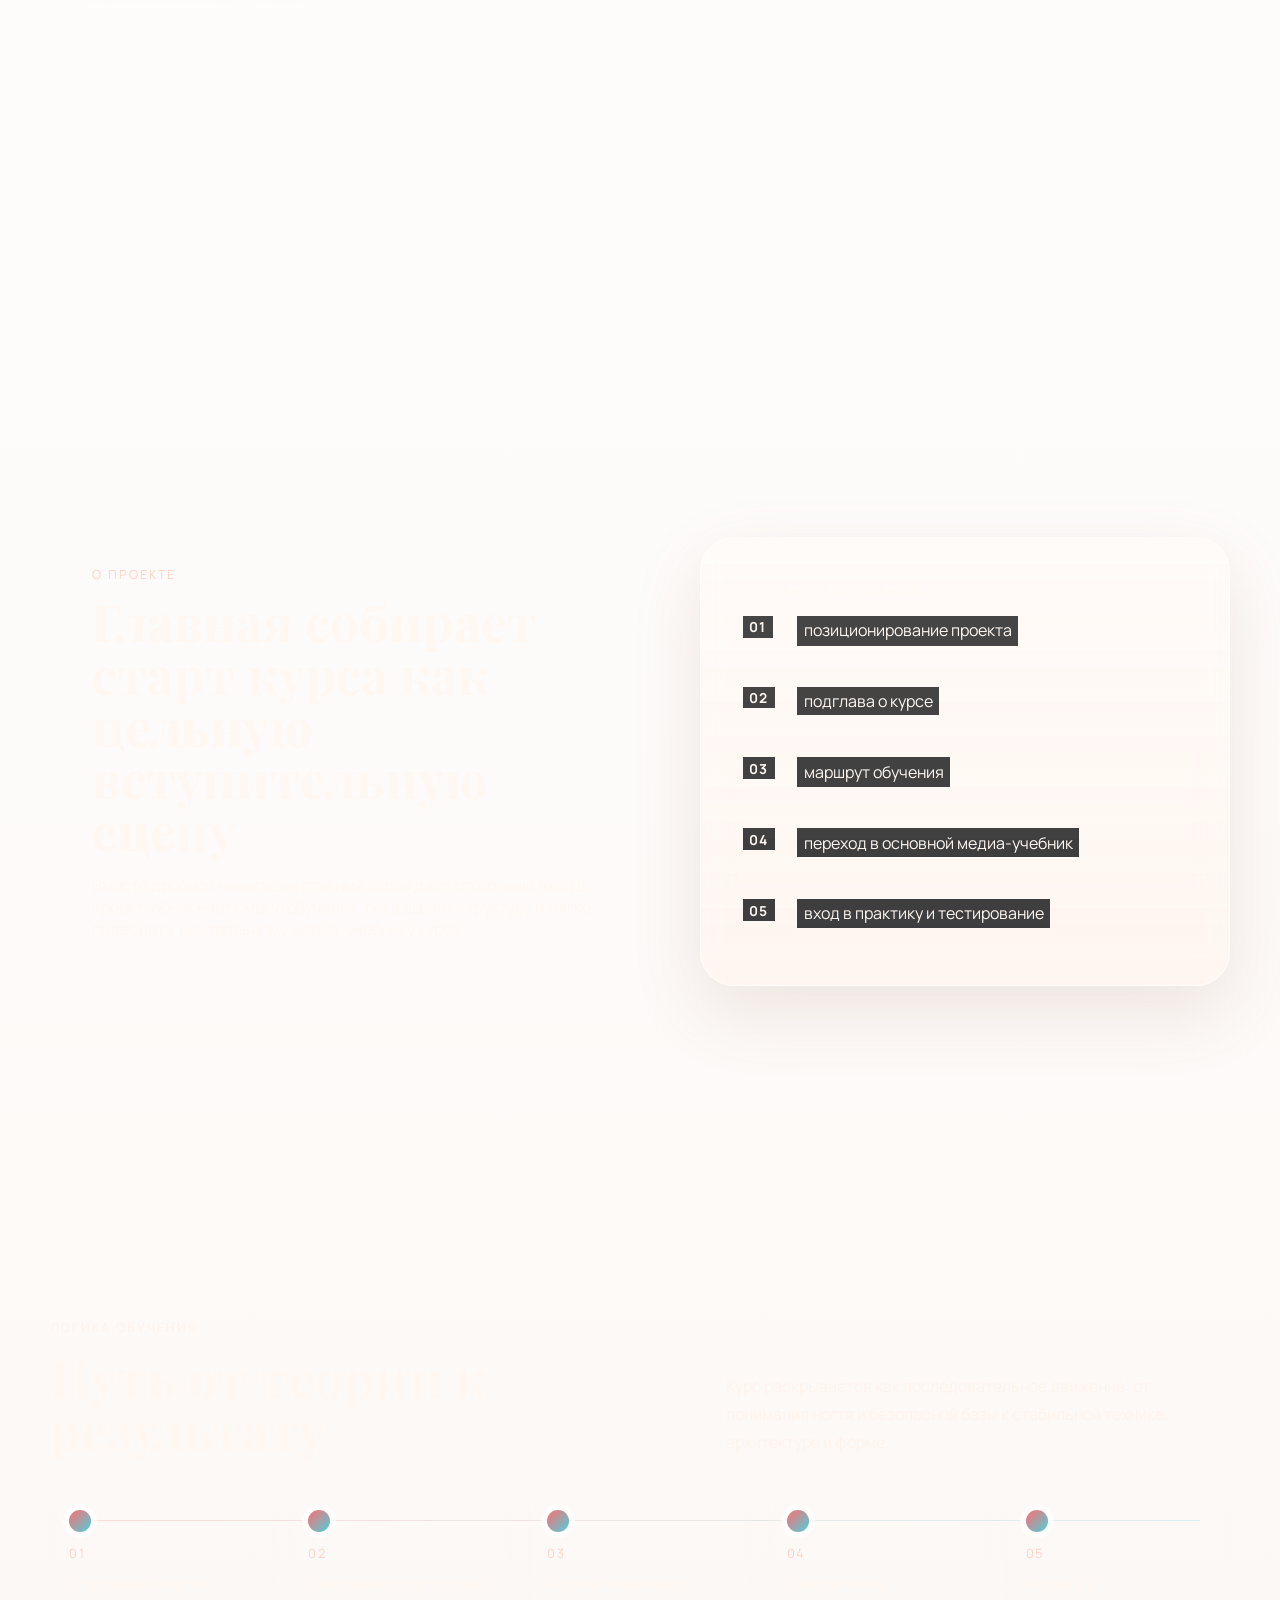
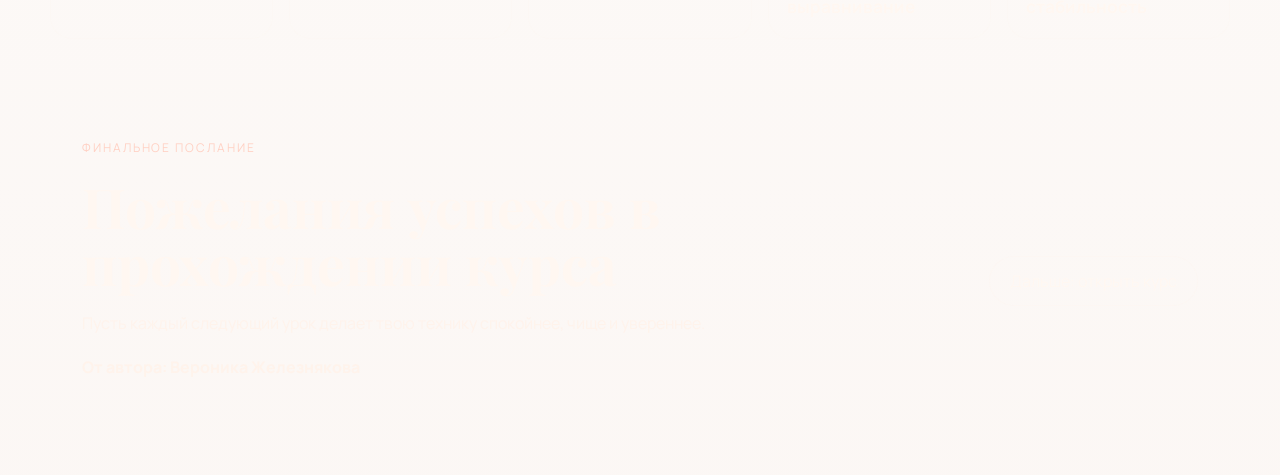
==== commit f022f83e: "Rebuild homepage into snapped scenes" ====
--- a/index.html
+++ b/index.html
@@ -62,108 +62,108 @@
     </header>
 
     <main class="site-main">
-      <section class="hero shell home-scene home-scene--hero" id="hero">
-        <div class="hero__copy panel panel--hero reveal reveal--hero">
-          <h1>Базовый курс маникюра <span>от новичка до уверенного мастера</span></h1>
-          <p class="lede">
+      <section class="hero shell home-scene home-scene--hero is-active" id="hero" data-video-focus="16">
+        <div class="hero__copy panel panel--hero">
+          <h1 data-layer="1">Базовый курс маникюра <span>от новичка до уверенного мастера</span></h1>
+          <p class="lede" data-layer="2">
             Многостраничная образовательная оболочка о маникюре, где теория,
             маршрут, практика и контроль знаний собраны в единую понятную систему.
           </p>
 
-          <div class="hero__chips">
+          <div class="hero__chips" data-layer="3">
             <div class="chip"><strong>Тема</strong><span>Базовый курс маникюра</span></div>
             <div class="chip"><strong>Для кого</strong><span>Новички и мастера, которым нужна система</span></div>
             <div class="chip"><strong>Формат</strong><span>Курс + методичка + тестирование</span></div>
           </div>
 
-          <div class="hero__actions">
+          <div class="hero__actions" data-layer="4">
             <a class="button button--primary" href="modules.html">Открыть медиа-учебник</a>
             <a class="button button--ghost" href="#home-route">Смотреть маршрут</a>
           </div>
         </div>
       </section>
 
-      <section class="shell hero-facts panel panel--hero reveal home-scene home-scene--metrics" aria-labelledby="hero-media-title">
-        <div class="hero-facts__lead">
+      <section class="shell hero-facts panel panel--hero home-scene home-scene--metrics" aria-labelledby="hero-media-title" data-video-focus="34">
+        <div class="hero-facts__lead" data-layer="1">
           <p>Стартовая цель</p>
           <h2 id="hero-media-title">Научиться понимать технику, а не работать вслепую</h2>
         </div>
         <div class="hero-facts__metrics">
-          <div><strong>6</strong><span>страниц проекта</span></div>
-          <div><strong>8</strong><span>ключевых модулей</span></div>
-          <div><strong>1</strong><span>контрольный тест</span></div>
+          <div data-layer="2"><strong>6</strong><span>страниц проекта</span></div>
+          <div data-layer="3"><strong>8</strong><span>ключевых модулей</span></div>
+          <div data-layer="4"><strong>1</strong><span>контрольный тест</span></div>
         </div>
       </section>
 
-      <section class="shell editorial-flow home-scene home-scene--editorial" id="about-course">
-        <article class="panel editorial-lead reveal">
-          <p class="section-tag">О проекте</p>
-          <h2>Главная собирает старт курса как цельную вступительную сцену</h2>
-          <p>
+      <section class="shell editorial-flow home-scene home-scene--editorial" id="about-course" data-video-focus="54">
+        <article class="panel editorial-lead">
+          <p class="section-tag" data-layer="1">О проекте</p>
+          <h2 data-layer="2">Главная собирает старт курса как цельную вступительную сцену</h2>
+          <p data-layer="3">
             Вместо дробной навигации главный экран даёт спокойный вход в проект:
             объясняет смысл обучения, показывает структуру и мягко подводит к
             центральному медиа-учебнику курса.
           </p>
         </article>
 
-        <aside class="panel panel--soft editorial-index reveal">
-          <p class="section-tag">Что внутри главной</p>
+        <aside class="panel panel--soft editorial-index">
+          <p class="section-tag" data-layer="1">Что внутри главной</p>
           <div class="editorial-index__list">
-            <div><strong>01</strong><span>позиционирование проекта</span></div>
-            <div><strong>02</strong><span>подглава о курсе</span></div>
-            <div><strong>03</strong><span>маршрут обучения</span></div>
-            <div><strong>04</strong><span>переход в основной медиа-учебник</span></div>
-            <div><strong>05</strong><span>вход в практику и тестирование</span></div>
+            <div data-layer="2"><strong>01</strong><span>позиционирование проекта</span></div>
+            <div data-layer="3"><strong>02</strong><span>подглава о курсе</span></div>
+            <div data-layer="4"><strong>03</strong><span>маршрут обучения</span></div>
+            <div data-layer="5"><strong>04</strong><span>переход в основной медиа-учебник</span></div>
+            <div data-layer="6"><strong>05</strong><span>вход в практику и тестирование</span></div>
           </div>
         </aside>
-
-        <section class="panel panel--wide editorial-route reveal" id="home-route">
-          <div class="editorial-route__head">
-            <div>
-              <p class="section-tag">Логика обучения</p>
-              <h2>Путь от теории к результату</h2>
-            </div>
-            <p>
-              Курс раскрывается как последовательное движение: от понимания ногтя
-              и безопасной базы к стабильной технике, архитектуре и форме.
-            </p>
-          </div>
-
-          <div class="editorial-route__track">
-            <article class="route-beat">
-              <span>01</span>
-              <h3>Строение ногтя</h3>
-            </article>
-            <article class="route-beat">
-              <span>02</span>
-              <h3>Снятие и подготовка</h3>
-            </article>
-            <article class="route-beat">
-              <span>03</span>
-              <h3>Комби-маникюр</h3>
-            </article>
-            <article class="route-beat">
-              <span>04</span>
-              <h3>Покрытие и выравнивание</h3>
-            </article>
-            <article class="route-beat">
-              <span>05</span>
-              <h3>Форма и стабильность</h3>
-            </article>
-          </div>
-        </section>
       </section>
     </main>
 
-    <footer class="site-footer shell home-scene home-scene--footer">
-      <div class="panel site-footer__panel site-footer__panel--blessing reveal">
+    <footer class="site-footer shell home-scene home-scene--finale" data-video-focus="78">
+      <section class="panel panel--wide editorial-route" id="home-route">
+        <div class="editorial-route__head">
+          <div>
+            <p class="section-tag" data-layer="1">Логика обучения</p>
+            <h2 data-layer="2">Путь от теории к результату</h2>
+          </div>
+          <p data-layer="3">
+            Курс раскрывается как последовательное движение: от понимания ногтя
+            и безопасной базы к стабильной технике, архитектуре и форме.
+          </p>
+        </div>
+
+        <div class="editorial-route__track">
+          <article class="route-beat" data-layer="4">
+            <span>01</span>
+            <h3>Строение ногтя</h3>
+          </article>
+          <article class="route-beat" data-layer="5">
+            <span>02</span>
+            <h3>Снятие и подготовка</h3>
+          </article>
+          <article class="route-beat" data-layer="6">
+            <span>03</span>
+            <h3>Комби-маникюр</h3>
+          </article>
+          <article class="route-beat" data-layer="7">
+            <span>04</span>
+            <h3>Покрытие и выравнивание</h3>
+          </article>
+          <article class="route-beat" data-layer="8">
+            <span>05</span>
+            <h3>Форма и стабильность</h3>
+          </article>
+        </div>
+      </section>
+
+      <div class="panel site-footer__panel site-footer__panel--blessing">
         <div class="site-footer__blessing">
-          <span class="site-footer__eyebrow">Финальное послание</span>
-          <strong>Пожелания успехов в прохождении курса</strong>
-          <p>Пусть каждый следующий урок делает твою технику спокойнее, чище и увереннее.</p>
-          <p class="site-footer__author">От автора: Вероника Железнякова</p>
+          <span class="site-footer__eyebrow" data-layer="9">Финальное послание</span>
+          <strong data-layer="10">Пожелания успехов в прохождении курса</strong>
+          <p data-layer="11">Пусть каждый следующий урок делает твою технику спокойнее, чище и увереннее.</p>
+          <p class="site-footer__author" data-layer="12">От автора: Вероника Железнякова</p>
         </div>
-        <div class="pager">
+        <div class="pager" data-layer="13">
           <a class="button button--ghost" href="modules.html">Дальше: открыть курс</a>
         </div>
       </div>
--- a/styles.css
+++ b/styles.css
@@ -27,6 +27,11 @@
   scroll-behavior: smooth;
 }
 
+body[data-page="home"] {
+  scroll-snap-type: y mandatory;
+  scroll-padding-top: calc(var(--header-h) + 18px);
+}
+
 body {
   margin: 0;
   min-height: 100vh;
@@ -43,8 +48,10 @@
 body[data-page="home"] {
   background:
     linear-gradient(180deg, rgba(251, 245, 241, 0.08) 0%, rgba(247, 237, 231, 0.14) 45%, rgba(242, 225, 215, 0.26) 100%);
-  --text: #2f201b;
-  --muted: #684f48;
+  --text: #fff7f1;
+  --muted: rgba(255, 241, 233, 0.82);
+  --line: rgba(255, 244, 239, 0.22);
+  --line-strong: rgba(255, 177, 162, 0.48);
 }
 
 body[data-page="home"] .page-glow {
@@ -64,8 +71,8 @@
   position: absolute;
   inset: 0;
   background:
-    radial-gradient(circle at 20% 18%, rgba(255, 210, 190, 0.16), transparent 24%),
-    linear-gradient(180deg, rgba(248, 238, 232, 0.12), rgba(246, 228, 220, 0.14) 35%, rgba(242, 225, 215, 0.24) 100%);
+    radial-gradient(circle at 20% 18%, rgba(255, 210, 190, 0.12), transparent 24%),
+    linear-gradient(180deg, rgba(52, 28, 24, 0.28), rgba(66, 35, 30, 0.24) 35%, rgba(34, 16, 13, 0.38) 100%);
 }
 
 .home-video-stage__video {
@@ -74,9 +81,9 @@
   width: 100%;
   height: 100%;
   object-fit: cover;
-  object-position: center 28%;
+  object-position: center var(--video-focus-y, 26%);
   transform: none;
-  will-change: transform;
+  will-change: object-position;
 }
 
 body.menu-open {
@@ -237,6 +244,10 @@
   padding: 22px 0 108px;
 }
 
+body[data-page="home"] .site-main {
+  padding: 14px 0 0;
+}
+
 .panel {
   border: 1px solid rgba(255, 255, 255, 0.56);
   border-radius: var(--radius-xl);
@@ -251,6 +262,48 @@
     linear-gradient(180deg, rgba(255, 251, 248, 0.62), rgba(255, 244, 238, 0.72)),
     rgba(255, 249, 246, 0.4);
   backdrop-filter: blur(14px);
+}
+
+body[data-page="home"] .hero__copy,
+body[data-page="home"] .hero-facts,
+body[data-page="home"] .editorial-lead,
+body[data-page="home"] .editorial-route,
+body[data-page="home"] .site-footer__panel--blessing {
+  border: 0;
+  background: none;
+  box-shadow: none;
+  backdrop-filter: none;
+}
+
+body[data-page="home"] .brand__sub,
+body[data-page="home"] .site-nav a,
+body[data-page="home"] .lede,
+body[data-page="home"] .hero-facts__metrics span,
+body[data-page="home"] .editorial-index__list span,
+body[data-page="home"] .editorial-route__head p:last-child,
+body[data-page="home"] .site-footer p {
+  color: var(--muted);
+}
+
+body[data-page="home"] .brand__title,
+body[data-page="home"] .site-nav a:hover,
+body[data-page="home"] .site-nav a.is-active,
+body[data-page="home"] .hero h1,
+body[data-page="home"] .hero-facts__lead h2,
+body[data-page="home"] .editorial-lead h2,
+body[data-page="home"] .editorial-route__head h2,
+body[data-page="home"] .route-beat h3,
+body[data-page="home"] .site-footer__blessing strong {
+  color: var(--text);
+}
+
+body[data-page="home"] .section-tag,
+body[data-page="home"] .eyebrow,
+body[data-page="home"] .site-footer__eyebrow,
+body[data-page="home"] .chip strong,
+body[data-page="home"] .route-beat span,
+body[data-page="home"] .hero-facts__lead p {
+  color: #ffd1c4;
 }
 
 .panel--soft {
@@ -332,6 +385,11 @@
   background: rgba(255, 255, 255, 0.34);
 }
 
+body[data-page="home"] .chip {
+  border-color: rgba(255, 241, 233, 0.16);
+  background: rgba(255, 255, 255, 0.08);
+}
+
 .chip strong,
 .chip span {
   display: block;
@@ -380,6 +438,12 @@
   background: rgba(255, 255, 255, 0.46);
 }
 
+body[data-page="home"] .button--ghost {
+  color: var(--text);
+  border-color: rgba(255, 241, 233, 0.22);
+  background: rgba(255, 255, 255, 0.08);
+}
+
 .hero-facts {
   display: grid;
   grid-template-columns: 1.08fr 0.92fr;
@@ -395,7 +459,6 @@
 
 .hero-facts__lead p {
   margin: 0 0 12px;
-  color: rgba(52, 37, 32, 0.76);
   text-transform: uppercase;
   letter-spacing: 0.16em;
   font-size: 0.76rem;
@@ -407,7 +470,7 @@
   font-family: "Playfair Display", serif;
   font-size: clamp(2rem, 4vw, 3.4rem);
   line-height: 1.04;
-  text-shadow: 0 1px 0 rgba(255, 255, 255, 0.45);
+  text-shadow: 0 8px 30px rgba(0, 0, 0, 0.18);
 }
 
 .hero-facts__metrics {
@@ -418,7 +481,7 @@
 
 .hero-facts__metrics div {
   padding: 22px 18px;
-  border-top: 1px solid rgba(121, 90, 79, 0.18);
+  border-top: 1px solid rgba(255, 241, 233, 0.18);
 }
 
 .hero-facts__metrics strong,
@@ -429,7 +492,7 @@
 .hero-facts__metrics strong {
   margin-bottom: 8px;
   font-size: clamp(1.8rem, 4vw, 2.4rem);
-  color: var(--accent);
+  color: #ffe4db;
 }
 
 .hero-facts__metrics span {
@@ -438,28 +501,27 @@
 }
 
 .home-scene {
-  min-height: var(--home-scene-min);
+  min-height: calc(100svh - 24px);
+  display: grid;
+  align-items: center;
   align-content: center;
+  scroll-snap-align: start;
+  scroll-snap-stop: always;
+  padding-block: clamp(28px, 4vw, 56px);
 }
 
 .home-scene--hero {
-  display: grid;
   align-items: end;
 }
 
-.home-scene--metrics {
-  min-height: max(68svh, 620px);
-}
-
-.home-scene--editorial {
-  min-height: max(100svh, 920px);
-  align-content: center;
-}
-
-.home-scene--footer {
-  min-height: max(72svh, 620px);
-  display: grid;
-  align-items: center;
+.home-scene--metrics,
+.home-scene--editorial,
+.home-scene--finale {
+  min-height: calc(100svh - 24px);
+}
+
+.home-scene--finale {
+  gap: 24px;
 }
 
 .reveal {
@@ -479,6 +541,10 @@
     0 22px 44px rgba(255, 110, 114, 0.08);
 }
 
+body[data-page="home"] .reveal.is-visible {
+  box-shadow: none;
+}
+
 .reveal--hero {
   transform:
     translate3d(0, calc((0.5 - var(--reveal-progress)) * 56px), 0)
@@ -489,6 +555,85 @@
   opacity: calc(0.18 + (var(--reveal-progress) * 0.82));
   transform: translate3d(0, calc((1 - var(--reveal-progress)) * 18px), 0);
   transition: opacity 200ms linear, transform 200ms linear;
+}
+
+body[data-page="home"] .hero__copy > *,
+body[data-page="home"] .hero-facts__lead > *,
+body[data-page="home"] .hero-facts__metrics > *,
+body[data-page="home"] .editorial-lead > *,
+body[data-page="home"] .editorial-index > *,
+body[data-page="home"] .editorial-index__list > *,
+body[data-page="home"] .editorial-route__head > *,
+body[data-page="home"] .editorial-route__track > *,
+body[data-page="home"] .site-footer__blessing > *,
+body[data-page="home"] .site-footer__panel .pager {
+  opacity: 0;
+  transform: translate3d(0, 34px, 0) scale(0.985);
+  transition:
+    opacity 360ms cubic-bezier(0.22, 1, 0.36, 1),
+    transform 420ms cubic-bezier(0.22, 1, 0.36, 1);
+}
+
+body[data-page="home"] .home-scene.is-active .hero__copy > *,
+body[data-page="home"] .home-scene.is-active .hero-facts__lead > *,
+body[data-page="home"] .home-scene.is-active .hero-facts__metrics > *,
+body[data-page="home"] .home-scene.is-active .editorial-lead > *,
+body[data-page="home"] .home-scene.is-active .editorial-index > *,
+body[data-page="home"] .home-scene.is-active .editorial-index__list > *,
+body[data-page="home"] .home-scene.is-active .editorial-route__head > *,
+body[data-page="home"] .home-scene.is-active .editorial-route__track > *,
+body[data-page="home"] .home-scene.is-active .site-footer__blessing > *,
+body[data-page="home"] .home-scene.is-active .site-footer__panel .pager {
+  opacity: 1;
+  transform: translate3d(0, 0, 0) scale(1);
+}
+
+body[data-page="home"] .hero__copy > *:nth-child(1),
+body[data-page="home"] .hero-facts__lead > *:nth-child(1),
+body[data-page="home"] .editorial-lead > *:nth-child(1),
+body[data-page="home"] .editorial-route__head > *:nth-child(1),
+body[data-page="home"] .site-footer__blessing > *:nth-child(1) {
+  transition-delay: 0ms;
+}
+
+body[data-page="home"] .hero__copy > *:nth-child(2),
+body[data-page="home"] .hero-facts__lead > *:nth-child(2),
+body[data-page="home"] .editorial-lead > *:nth-child(2),
+body[data-page="home"] .editorial-route__head > *:nth-child(2),
+body[data-page="home"] .site-footer__blessing > *:nth-child(2),
+body[data-page="home"] .hero-facts__metrics > *:nth-child(1),
+body[data-page="home"] .editorial-index__list > *:nth-child(1),
+body[data-page="home"] .editorial-route__track > *:nth-child(1) {
+  transition-delay: 70ms;
+}
+
+body[data-page="home"] .hero__copy > *:nth-child(3),
+body[data-page="home"] .site-footer__blessing > *:nth-child(3),
+body[data-page="home"] .hero-facts__metrics > *:nth-child(2),
+body[data-page="home"] .editorial-index__list > *:nth-child(2),
+body[data-page="home"] .editorial-route__track > *:nth-child(2) {
+  transition-delay: 130ms;
+}
+
+body[data-page="home"] .hero__copy > *:nth-child(4),
+body[data-page="home"] .site-footer__blessing > *:nth-child(4),
+body[data-page="home"] .hero-facts__metrics > *:nth-child(3),
+body[data-page="home"] .editorial-index__list > *:nth-child(3),
+body[data-page="home"] .editorial-route__track > *:nth-child(3),
+body[data-page="home"] .site-footer__panel .pager {
+  transition-delay: 190ms;
+}
+
+body[data-page="home"] .hero__copy > *:nth-child(5),
+body[data-page="home"] .editorial-index__list > *:nth-child(4),
+body[data-page="home"] .editorial-route__track > *:nth-child(4) {
+  transition-delay: 250ms;
+}
+
+body[data-page="home"] .hero__copy > *:nth-child(6),
+body[data-page="home"] .editorial-index__list > *:nth-child(5),
+body[data-page="home"] .editorial-route__track > *:nth-child(5) {
+  transition-delay: 310ms;
 }
 
 .editorial-flow,
@@ -513,13 +658,34 @@
 
 .editorial-flow {
   grid-template-columns: minmax(0, 1.08fr) minmax(320px, 0.92fr);
-  align-items: start;
-  padding-block: 18px;
+  align-items: center;
+  padding-block: 0;
 }
 
 .editorial-lead,
 .editorial-index {
   padding: clamp(28px, 4vw, 42px);
+}
+
+body[data-page="home"] .editorial-index {
+  position: relative;
+  overflow: visible;
+}
+
+body[data-page="home"] .editorial-index > * {
+  position: relative;
+  z-index: 1;
+}
+
+body[data-page="home"] .editorial-index .section-tag {
+  display: inline;
+  padding: 0.1em 0.36em 0.14em;
+  color: #fff8f2;
+  background: rgba(255, 255, 255, 0.08);
+  backdrop-filter: invert(1) saturate(0.78) contrast(1.08);
+  -webkit-backdrop-filter: invert(1) saturate(0.78) contrast(1.08);
+  box-decoration-break: clone;
+  -webkit-box-decoration-break: clone;
 }
 
 .editorial-lead h2,
@@ -549,6 +715,13 @@
   border-bottom: 1px solid rgba(121, 90, 79, 0.1);
 }
 
+body[data-page="home"] .editorial-index__list div {
+  padding: 14px 0;
+  border-bottom-color: rgba(255, 241, 233, 0.12);
+  border-radius: 0;
+  background: none;
+}
+
 .editorial-index__list div:last-child {
   border-bottom: 0;
   padding-bottom: 0;
@@ -560,14 +733,45 @@
   letter-spacing: 0.12em;
 }
 
+body[data-page="home"] .editorial-index__list strong {
+  display: inline;
+  width: fit-content;
+  padding: 0.1em 0.42em 0.14em;
+  color: #fff8f2;
+  background: rgba(255, 255, 255, 0.08);
+  backdrop-filter: invert(1) saturate(0.78) contrast(1.08);
+  -webkit-backdrop-filter: invert(1) saturate(0.78) contrast(1.08);
+  box-decoration-break: clone;
+  -webkit-box-decoration-break: clone;
+}
+
 .editorial-index__list span {
   color: var(--muted);
   line-height: 1.55;
 }
 
+body[data-page="home"] .editorial-index__list span {
+  display: inline;
+  width: fit-content;
+  padding: 0.14em 0.42em 0.18em;
+  color: #fff8f2;
+  background: rgba(255, 255, 255, 0.08);
+  backdrop-filter: invert(1) saturate(0.78) contrast(1.08);
+  -webkit-backdrop-filter: invert(1) saturate(0.78) contrast(1.08);
+  box-decoration-break: clone;
+  -webkit-box-decoration-break: clone;
+}
+
 .editorial-route {
   grid-column: 1 / -1;
   padding: clamp(28px, 4vw, 42px);
+}
+
+body[data-page="home"] .editorial-route {
+  border: 0;
+  background: none;
+  box-shadow: none;
+  padding-inline: 0;
 }
 
 .editorial-route__head {
@@ -608,6 +812,12 @@
   background: rgba(255, 255, 255, 0.28);
   border: 1px solid rgba(255, 255, 255, 0.46);
   box-shadow: inset 0 1px 0 rgba(255, 255, 255, 0.35);
+}
+
+body[data-page="home"] .route-beat {
+  background: rgba(255, 255, 255, 0.08);
+  border-color: rgba(255, 241, 233, 0.18);
+  box-shadow: inset 0 1px 0 rgba(255, 255, 255, 0.12);
 }
 
 .route-beat::before {
@@ -990,6 +1200,10 @@
 
 .site-footer {
   padding-bottom: 32px;
+}
+
+body[data-page="home"] .site-footer {
+  padding-bottom: 24px;
 }
 
 .site-footer__panel {
@@ -1161,15 +1375,11 @@
     grid-template-columns: 1fr;
   }
 
-  .home-scene {
-    min-height: auto;
-  }
-
   .home-scene--hero,
   .home-scene--metrics,
   .home-scene--editorial,
-  .home-scene--footer {
-    min-height: max(78svh, 620px);
+  .home-scene--finale {
+    min-height: calc(100svh - 16px);
   }
 
   .hero-facts {
@@ -1237,10 +1447,6 @@
     width: min(100% - 18px, 1180px);
   }
 
-  .home-video-stage__video {
-    object-position: center 20%;
-  }
-
   .panel--hero,
   .panel--wide,
   .overview-grid article,
@@ -1265,8 +1471,8 @@
   .home-scene--hero,
   .home-scene--metrics,
   .home-scene--editorial,
-  .home-scene--footer {
-    min-height: max(88svh, 560px);
+  .home-scene--finale {
+    min-height: calc(100svh - 12px);
   }
 
   .hero h1 {
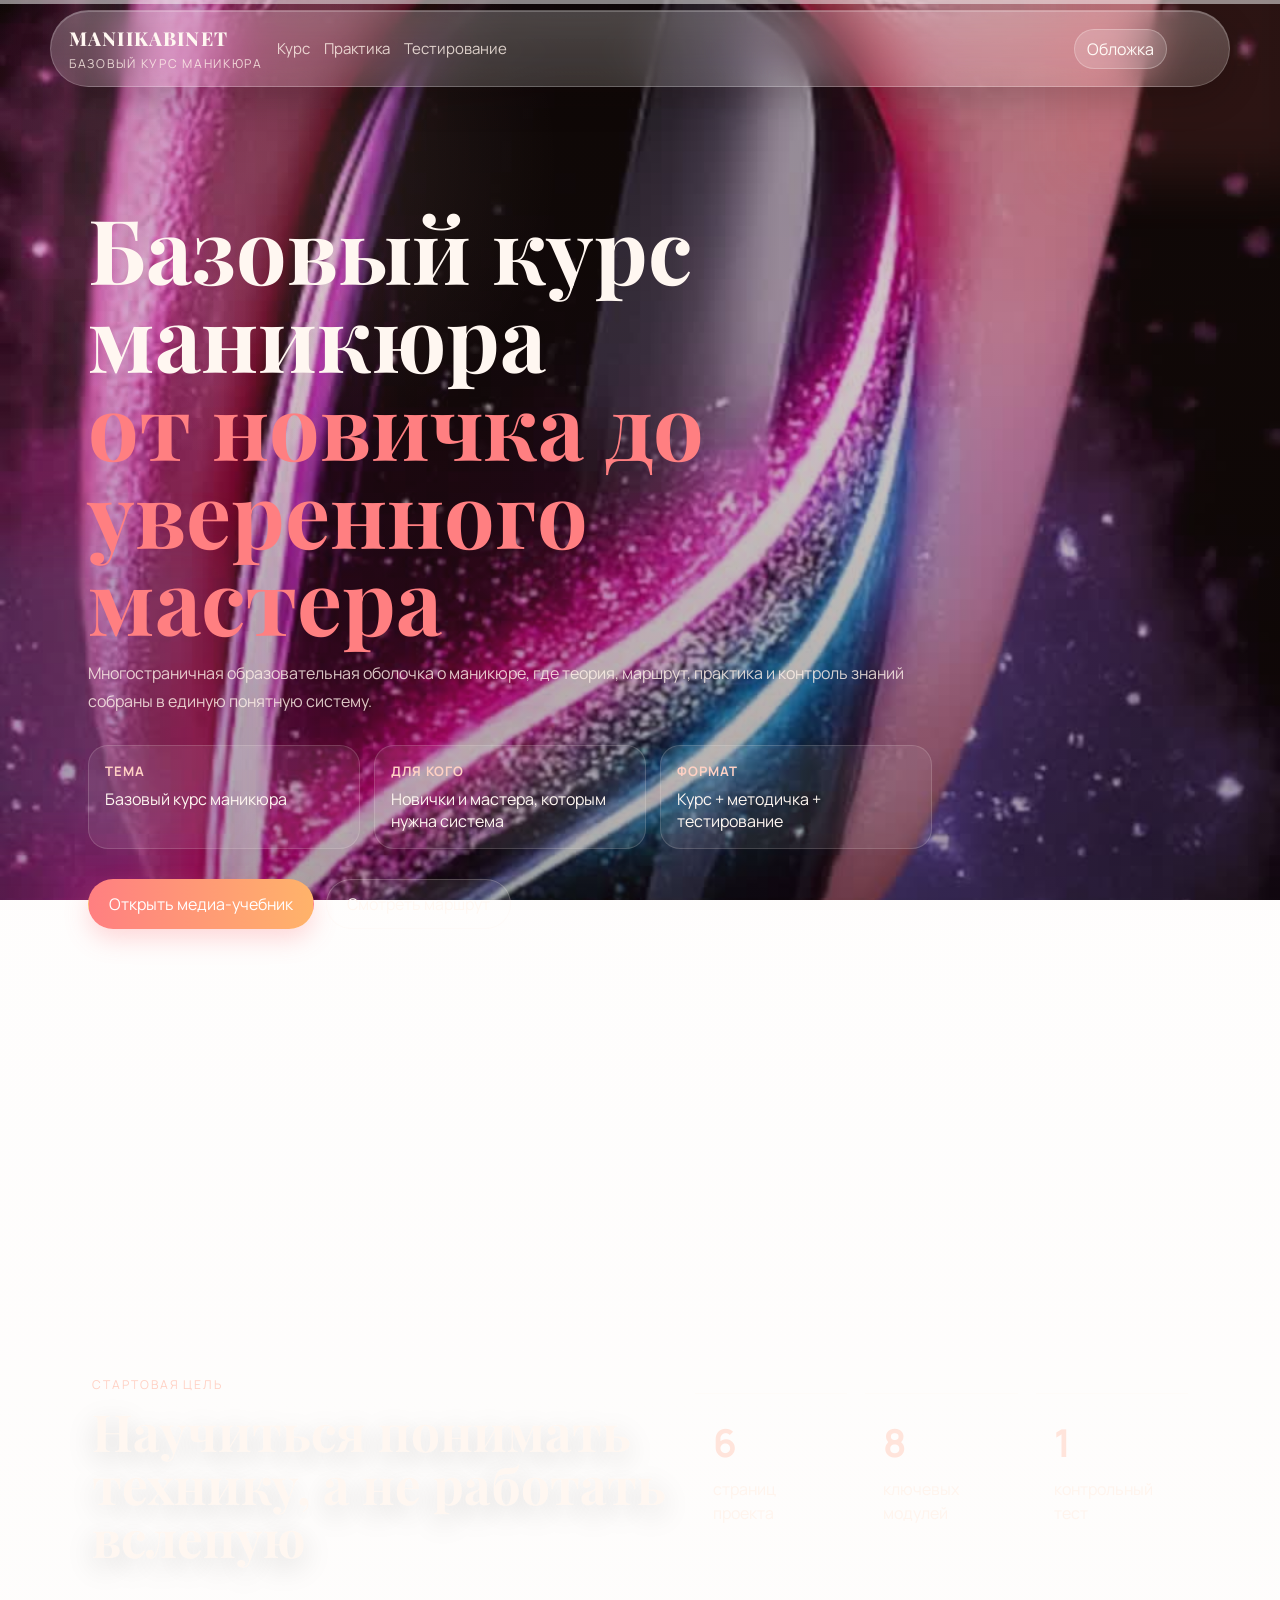
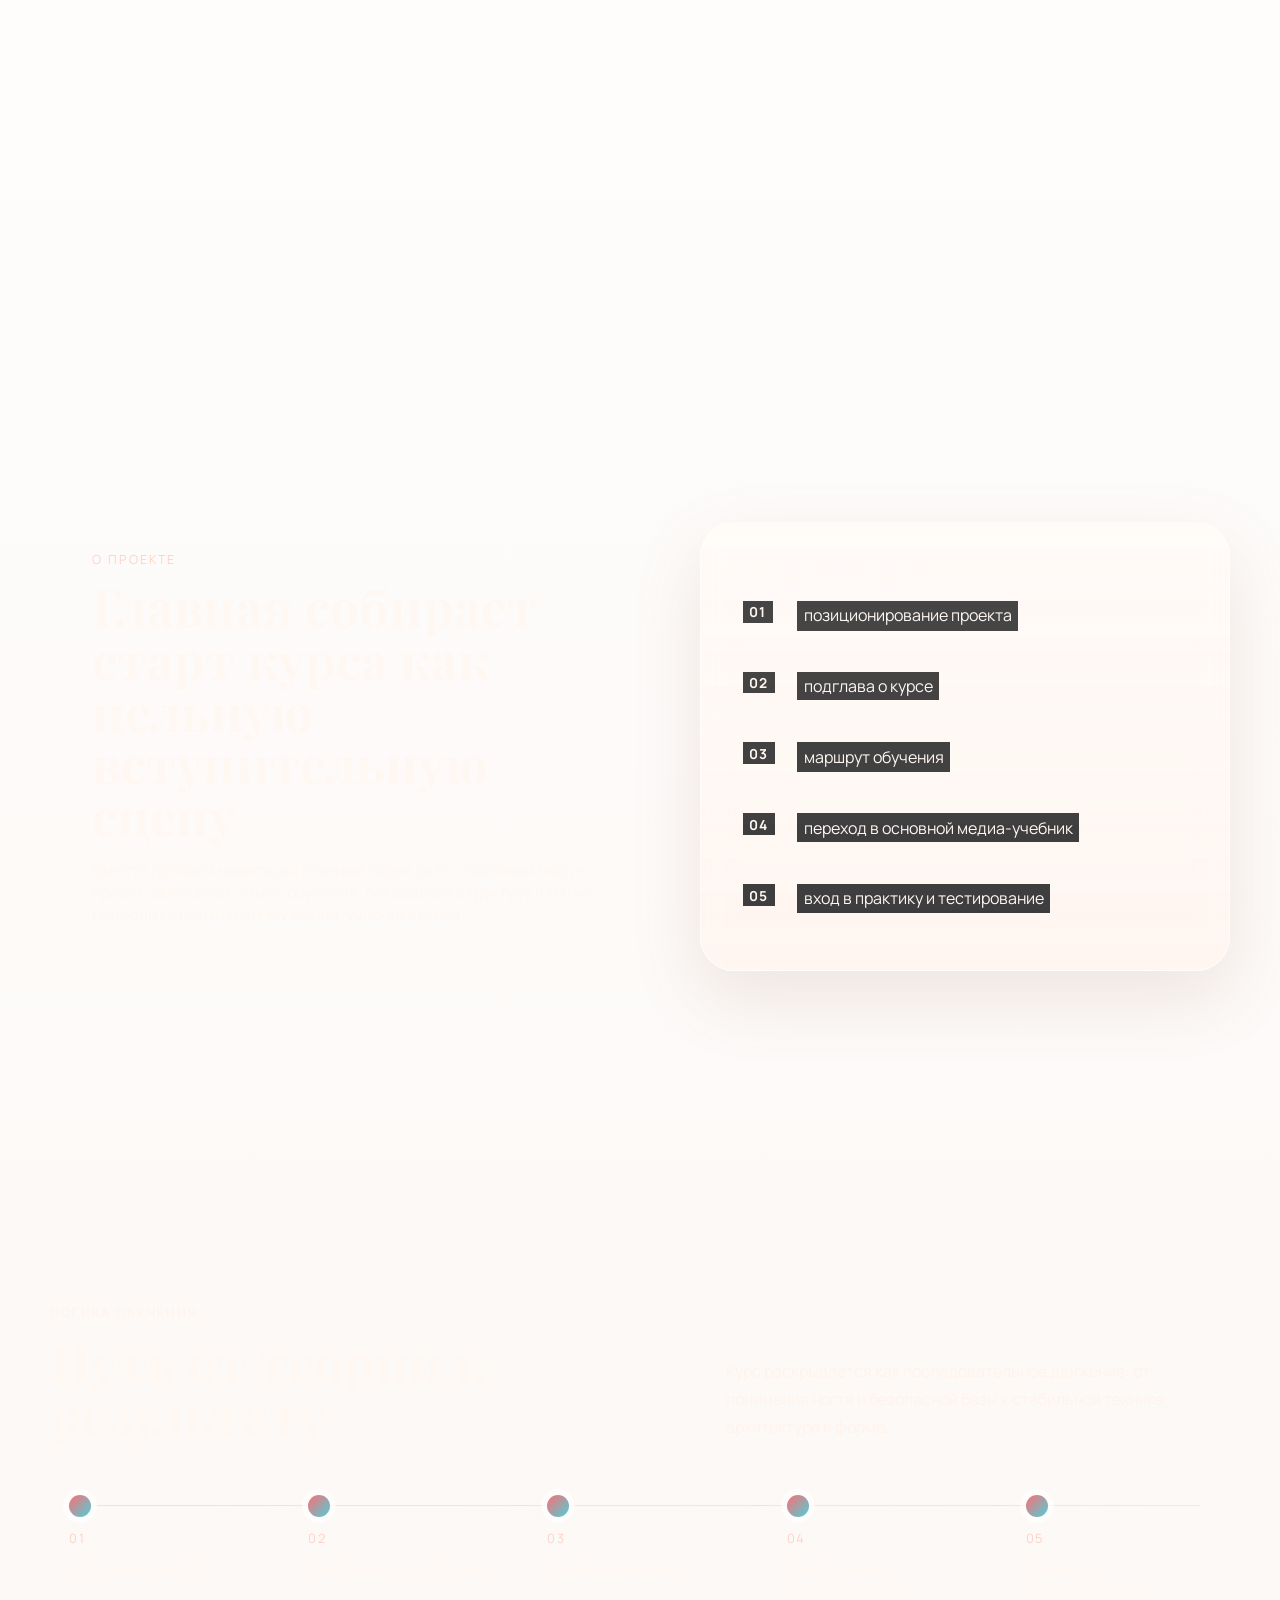
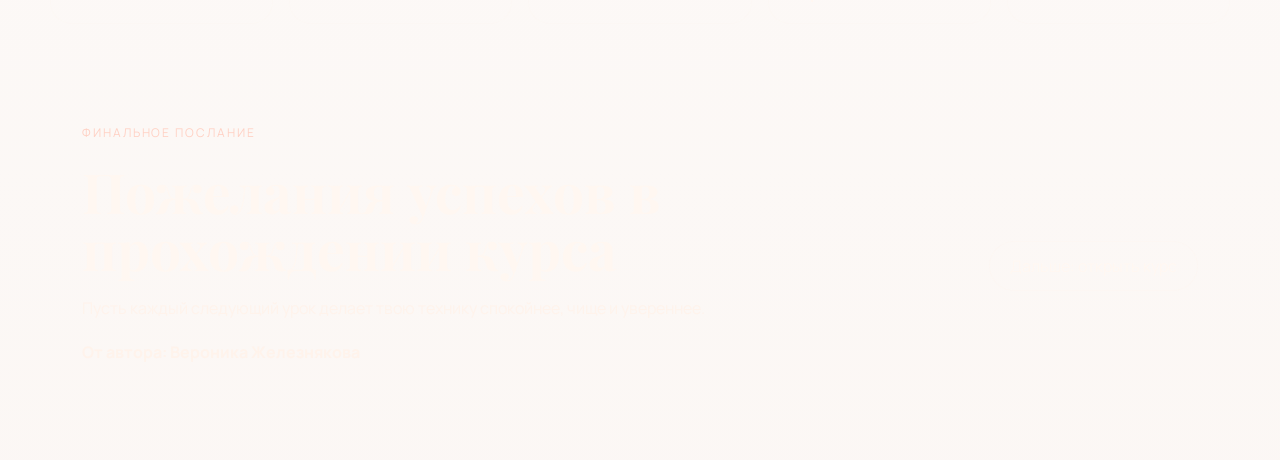
==== commit ca882f82: "Add transforming glass header on homepage" ====
--- a/index.html
+++ b/index.html
@@ -58,11 +58,13 @@
           <a href="practice.html">Практика</a>
           <a href="testing.html">Тестирование</a>
         </nav>
+
+        <nav class="scene-rail" id="scene-rail" aria-label="Прочитанные разделы"></nav>
       </div>
     </header>
 
     <main class="site-main">
-      <section class="hero shell home-scene home-scene--hero is-active" id="hero" data-video-focus="16">
+      <section class="hero shell home-scene home-scene--hero is-active" id="hero" data-video-focus="16" data-scene-title="Обложка">
         <div class="hero__copy panel panel--hero">
           <h1 data-layer="1">Базовый курс маникюра <span>от новичка до уверенного мастера</span></h1>
           <p class="lede" data-layer="2">
@@ -83,7 +85,7 @@
         </div>
       </section>
 
-      <section class="shell hero-facts panel panel--hero home-scene home-scene--metrics" aria-labelledby="hero-media-title" data-video-focus="34">
+      <section class="shell hero-facts panel panel--hero home-scene home-scene--metrics" aria-labelledby="hero-media-title" data-video-focus="34" data-scene-title="Стартовая цель">
         <div class="hero-facts__lead" data-layer="1">
           <p>Стартовая цель</p>
           <h2 id="hero-media-title">Научиться понимать технику, а не работать вслепую</h2>
@@ -95,7 +97,7 @@
         </div>
       </section>
 
-      <section class="shell editorial-flow home-scene home-scene--editorial" id="about-course" data-video-focus="54">
+      <section class="shell editorial-flow home-scene home-scene--editorial" id="about-course" data-video-focus="54" data-scene-title="Структура">
         <article class="panel editorial-lead">
           <p class="section-tag" data-layer="1">О проекте</p>
           <h2 data-layer="2">Главная собирает старт курса как цельную вступительную сцену</h2>
@@ -119,7 +121,7 @@
       </section>
     </main>
 
-    <footer class="site-footer shell home-scene home-scene--finale" data-video-focus="78">
+    <footer class="site-footer shell home-scene home-scene--finale" data-video-focus="78" data-scene-title="Маршрут">
       <section class="panel panel--wide editorial-route" id="home-route">
         <div class="editorial-route__head">
           <div>
--- a/styles.css
+++ b/styles.css
@@ -150,6 +150,7 @@
   top: 0;
   z-index: 200;
   padding-top: 14px;
+  transition: padding-top 420ms cubic-bezier(0.22, 1, 0.36, 1);
 }
 
 .site-header__inner {
@@ -164,6 +165,13 @@
   background: rgba(255, 248, 243, 0.72);
   backdrop-filter: blur(20px);
   box-shadow: var(--shadow);
+  transition:
+    min-height 420ms cubic-bezier(0.22, 1, 0.36, 1),
+    padding 420ms cubic-bezier(0.22, 1, 0.36, 1),
+    border-color 420ms ease,
+    background 420ms ease,
+    box-shadow 420ms ease,
+    transform 420ms cubic-bezier(0.22, 1, 0.36, 1);
 }
 
 .brand {
@@ -191,6 +199,101 @@
   align-items: center;
   flex-wrap: wrap;
   gap: 14px;
+}
+
+.scene-rail {
+  display: none;
+}
+
+body[data-page="home"] .site-header {
+  padding-top: 10px;
+}
+
+body[data-page="home"] .site-header__inner {
+  display: grid;
+  grid-template-columns: auto 1fr auto auto;
+  align-items: center;
+  gap: 14px;
+  min-height: 76px;
+  padding: 14px 18px;
+  border-color: rgba(255, 255, 255, 0.18);
+  background:
+    linear-gradient(180deg, rgba(255, 255, 255, 0.18), rgba(255, 255, 255, 0.1)),
+    rgba(255, 248, 243, 0.08);
+  backdrop-filter: blur(24px) saturate(1.2);
+  -webkit-backdrop-filter: blur(24px) saturate(1.2);
+  box-shadow:
+    0 12px 34px rgba(16, 8, 7, 0.18),
+    inset 0 1px 0 rgba(255, 255, 255, 0.22);
+}
+
+body[data-page="home"] .scene-rail {
+  display: flex;
+  align-items: center;
+  justify-content: flex-end;
+  gap: 8px;
+  min-width: 0;
+  overflow: hidden;
+}
+
+body[data-page="home"] .scene-rail a {
+  display: inline-flex;
+  align-items: center;
+  max-width: 0;
+  overflow: hidden;
+  white-space: nowrap;
+  padding: 0;
+  border-radius: 999px;
+  border: 1px solid rgba(255, 244, 239, 0);
+  background: rgba(255, 255, 255, 0);
+  color: rgba(255, 246, 241, 0);
+  opacity: 0;
+  transform: translate3d(0, 8px, 0) scale(0.96);
+  transition:
+    max-width 360ms cubic-bezier(0.22, 1, 0.36, 1),
+    padding 360ms cubic-bezier(0.22, 1, 0.36, 1),
+    opacity 260ms ease,
+    color 260ms ease,
+    background 260ms ease,
+    border-color 260ms ease,
+    transform 360ms cubic-bezier(0.22, 1, 0.36, 1);
+}
+
+body[data-page="home"] .scene-rail a.is-visible {
+  max-width: 180px;
+  padding: 8px 12px;
+  border-color: rgba(255, 244, 239, 0.16);
+  background: rgba(255, 255, 255, 0.08);
+  color: rgba(255, 248, 242, 0.88);
+  opacity: 1;
+  transform: translate3d(0, 0, 0) scale(1);
+}
+
+body[data-page="home"] .scene-rail a.is-current {
+  border-color: rgba(255, 244, 239, 0.28);
+  background: rgba(255, 255, 255, 0.16);
+  color: #fffaf6;
+}
+
+body[data-page="home"] .site-header.is-condensed {
+  padding-top: 4px;
+}
+
+body[data-page="home"] .site-header.is-condensed .site-header__inner {
+  min-height: 52px;
+  padding: 9px 14px;
+  gap: 10px;
+  transform: translateY(0);
+}
+
+body[data-page="home"] .site-header.is-condensed .brand__sub {
+  opacity: 0;
+  max-height: 0;
+}
+
+body[data-page="home"] .brand__sub {
+  max-height: 20px;
+  transition: opacity 260ms ease, max-height 260ms ease;
 }
 
 .site-nav a {
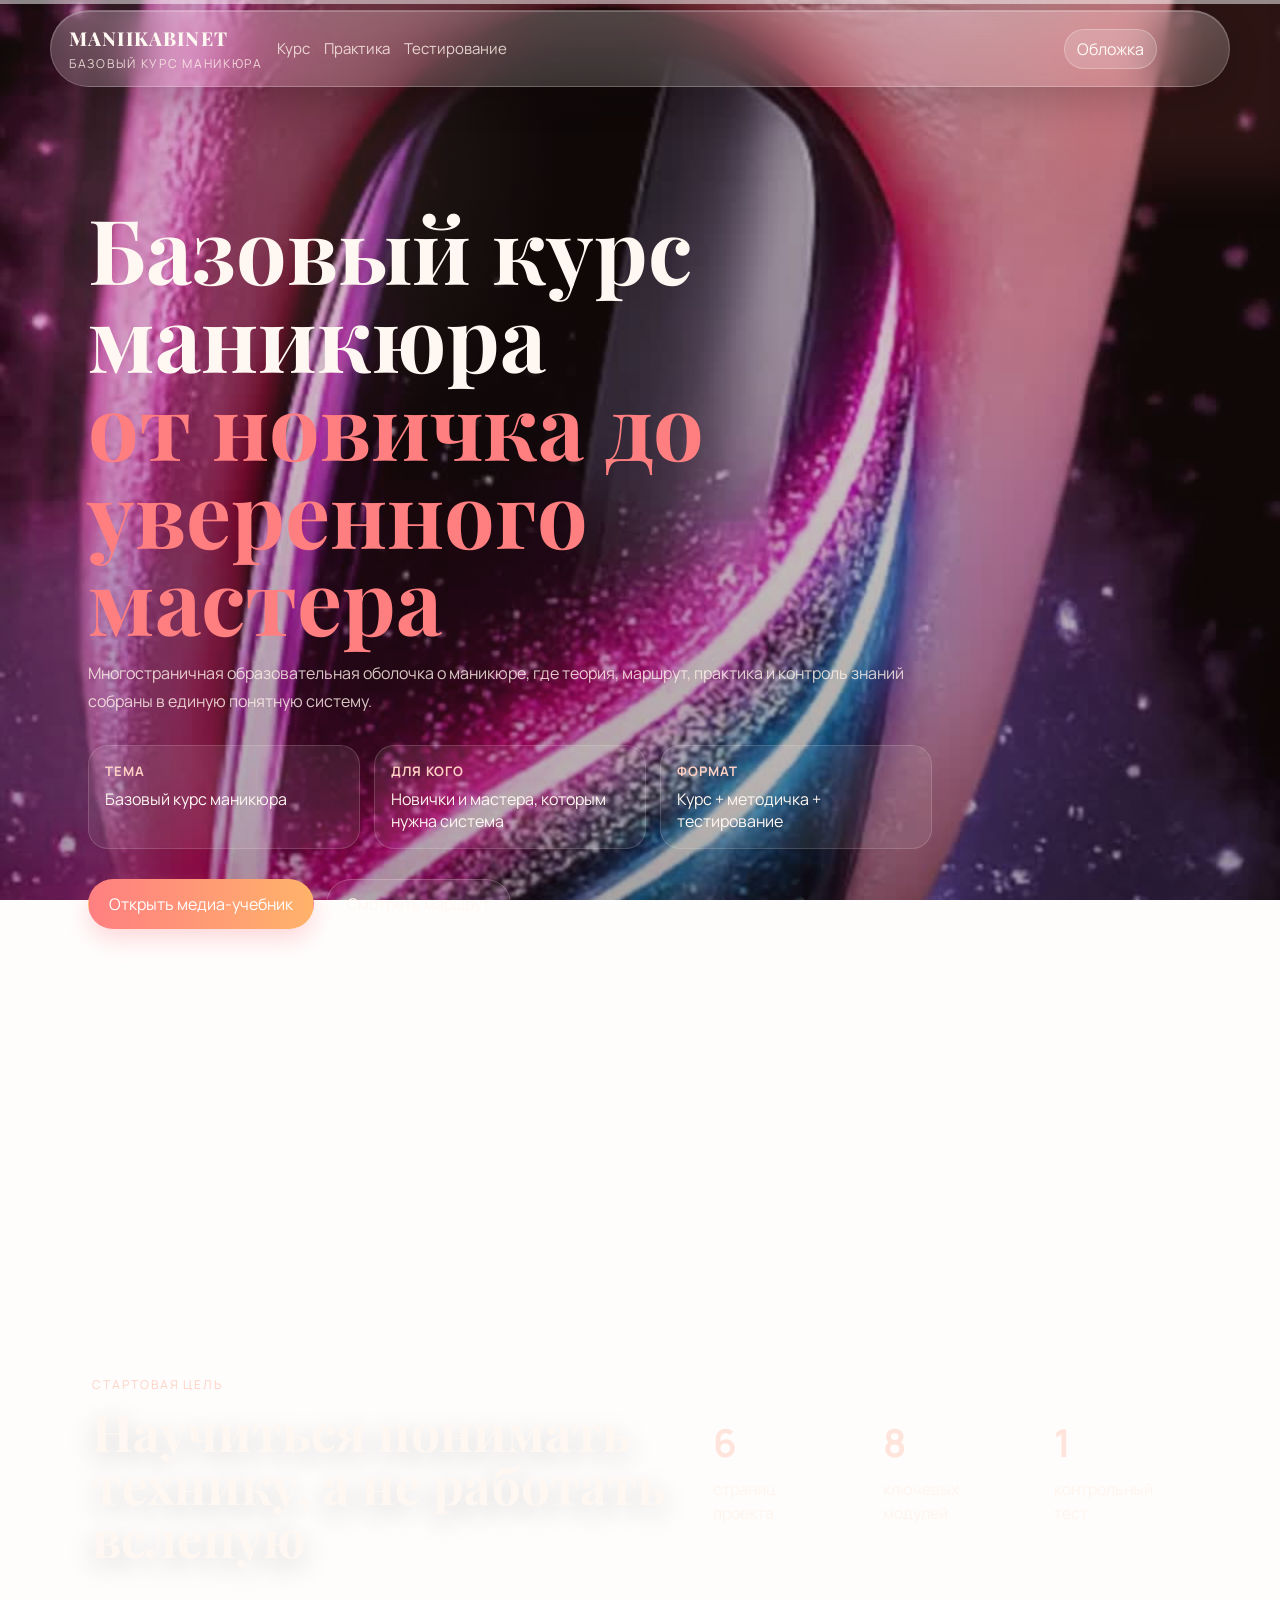
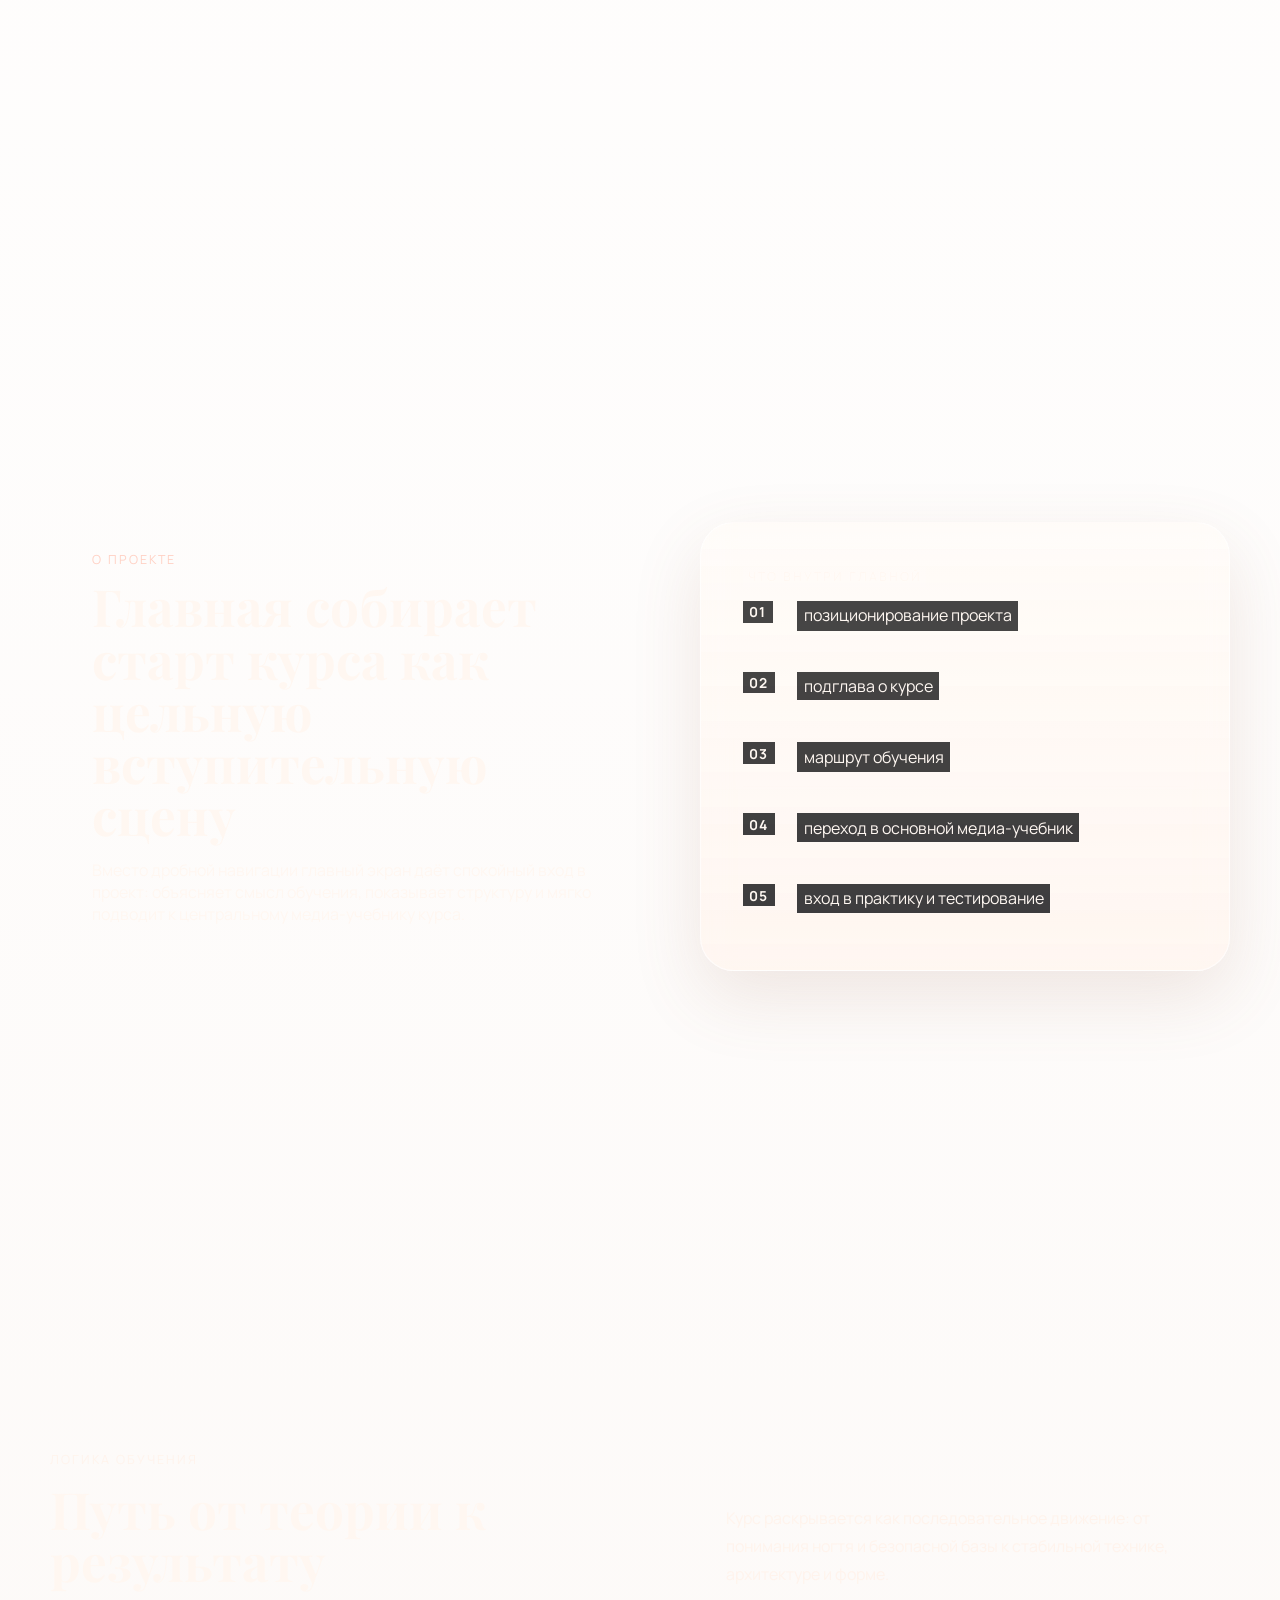
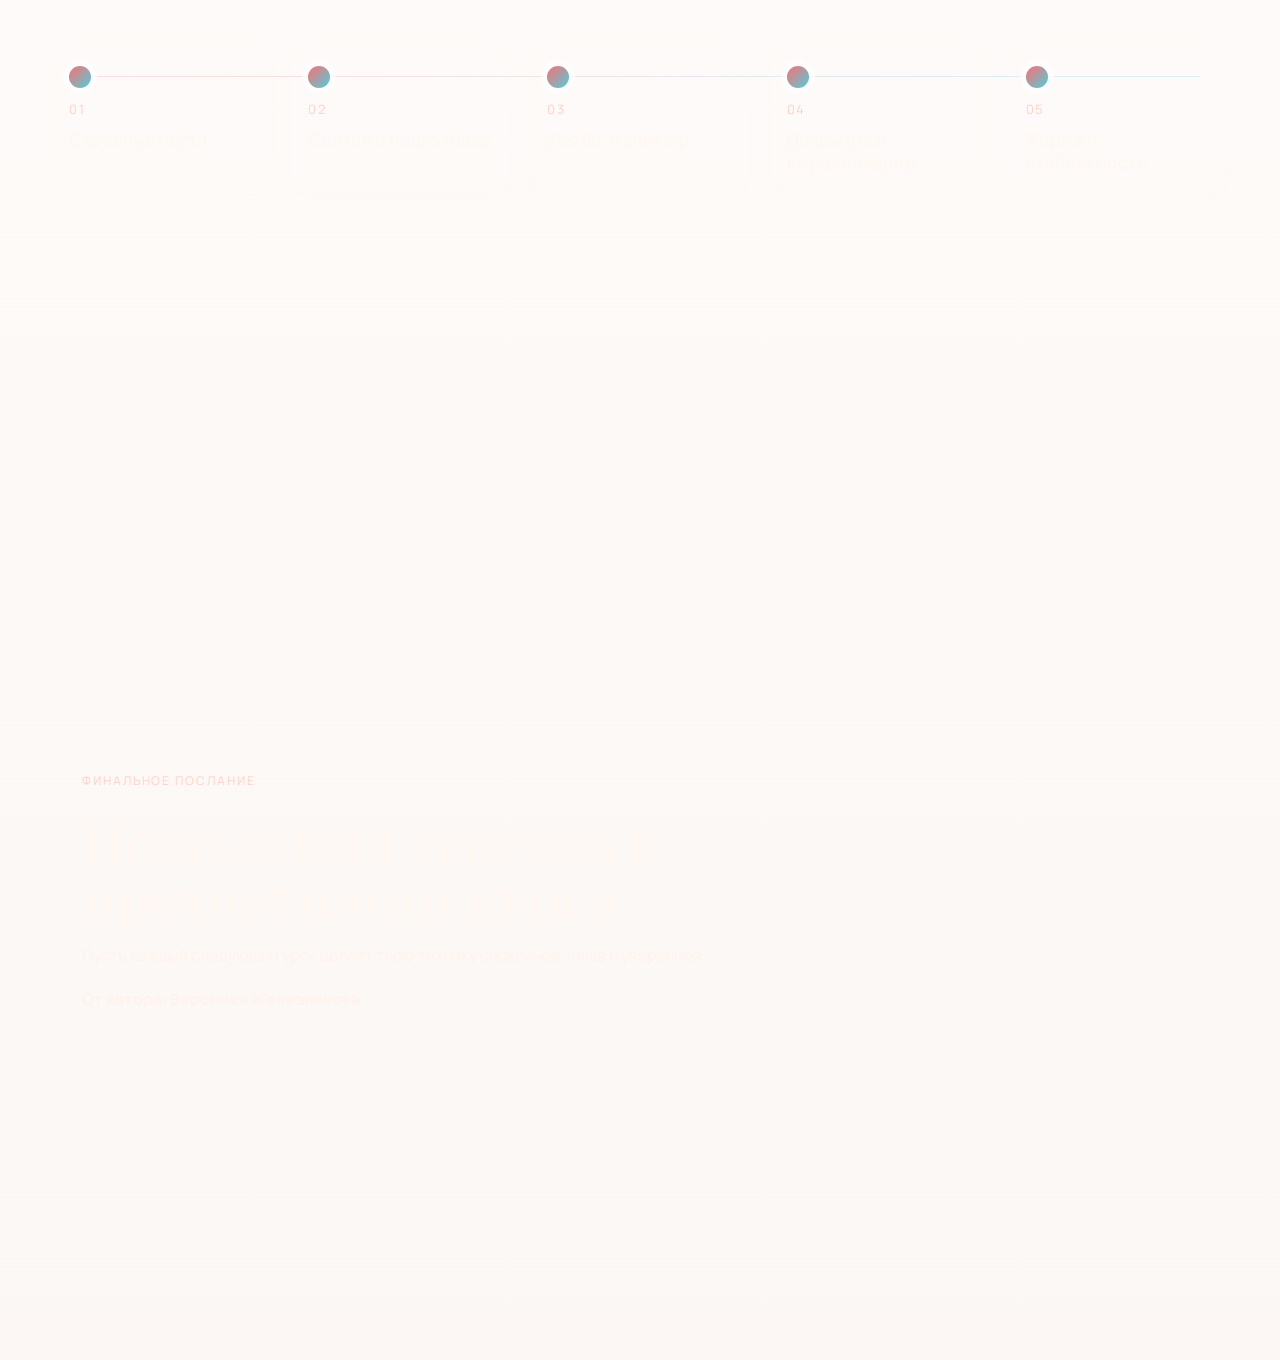
==== commit 8c2eea48: "Split route and blessing into separate slides" ====
--- a/index.html
+++ b/index.html
@@ -121,8 +121,8 @@
       </section>
     </main>
 
-    <footer class="site-footer shell home-scene home-scene--finale" data-video-focus="78" data-scene-title="Маршрут">
-      <section class="panel panel--wide editorial-route" id="home-route">
+    <footer class="site-footer shell">
+      <section class="panel panel--wide editorial-route home-scene home-scene--route" id="home-route" data-video-focus="72" data-scene-title="Маршрут">
         <div class="editorial-route__head">
           <div>
             <p class="section-tag" data-layer="1">Логика обучения</p>
@@ -158,7 +158,7 @@
         </div>
       </section>
 
-      <div class="panel site-footer__panel site-footer__panel--blessing">
+      <div class="panel site-footer__panel site-footer__panel--blessing home-scene home-scene--blessing" data-video-focus="84" data-scene-title="Финал">
         <div class="site-footer__blessing">
           <span class="site-footer__eyebrow" data-layer="9">Финальное послание</span>
           <strong data-layer="10">Пожелания успехов в прохождении курса</strong>
--- a/styles.css
+++ b/styles.css
@@ -619,11 +619,13 @@
 
 .home-scene--metrics,
 .home-scene--editorial,
-.home-scene--finale {
+.home-scene--route,
+.home-scene--blessing {
   min-height: calc(100svh - 24px);
 }
 
-.home-scene--finale {
+.home-scene--route,
+.home-scene--blessing {
   gap: 24px;
 }
 
@@ -1481,8 +1483,13 @@
   .home-scene--hero,
   .home-scene--metrics,
   .home-scene--editorial,
-  .home-scene--finale {
+  .home-scene--route {
     min-height: calc(100svh - 16px);
+  }
+
+  .home-scene--blessing {
+    min-height: auto;
+    padding-bottom: calc(var(--header-h) + 52px);
   }
 
   .hero-facts {
@@ -1513,6 +1520,53 @@
 @media (max-width: 820px) {
   :root {
     --header-h: 74px;
+  }
+
+  body[data-page="home"] {
+    scroll-padding-top: calc(var(--header-h) + 8px);
+  }
+
+  body[data-page="home"] .site-header__inner {
+    grid-template-columns: auto 1fr auto;
+    padding: 10px 12px;
+    gap: 8px;
+  }
+
+  body[data-page="home"] .scene-rail {
+    grid-column: 1 / -1;
+    order: 4;
+    justify-content: flex-start;
+    overflow-x: auto;
+    overflow-y: hidden;
+    padding-bottom: 2px;
+    scrollbar-width: none;
+    -webkit-overflow-scrolling: touch;
+    display: none;
+  }
+
+  body[data-page="home"] .scene-rail::-webkit-scrollbar {
+    display: none;
+  }
+
+  body[data-page="home"] .site-header.is-condensed .scene-rail {
+    display: flex;
+  }
+
+  body[data-page="home"] .scene-rail a.is-visible {
+    max-width: none;
+    flex: 0 0 auto;
+    padding: 7px 10px;
+    font-size: 0.8rem;
+  }
+
+  body[data-page="home"] .site-header.is-condensed .site-header__inner {
+    min-height: 48px;
+    padding: 8px 10px;
+    gap: 8px;
+  }
+
+  body[data-page="home"] .brand__title {
+    font-size: 1rem;
   }
 
   .menu-toggle {
@@ -1574,8 +1628,23 @@
   .home-scene--hero,
   .home-scene--metrics,
   .home-scene--editorial,
-  .home-scene--finale {
+  .home-scene--route {
     min-height: calc(100svh - 12px);
+  }
+
+  .home-scene--blessing {
+    min-height: auto;
+    padding-top: 20px;
+    padding-bottom: calc(var(--header-h) + 64px);
+  }
+
+  body[data-page="home"] .site-header__inner {
+    padding: 8px 10px;
+  }
+
+  body[data-page="home"] .scene-rail a.is-visible {
+    padding: 6px 9px;
+    font-size: 0.76rem;
   }
 
   .hero h1 {
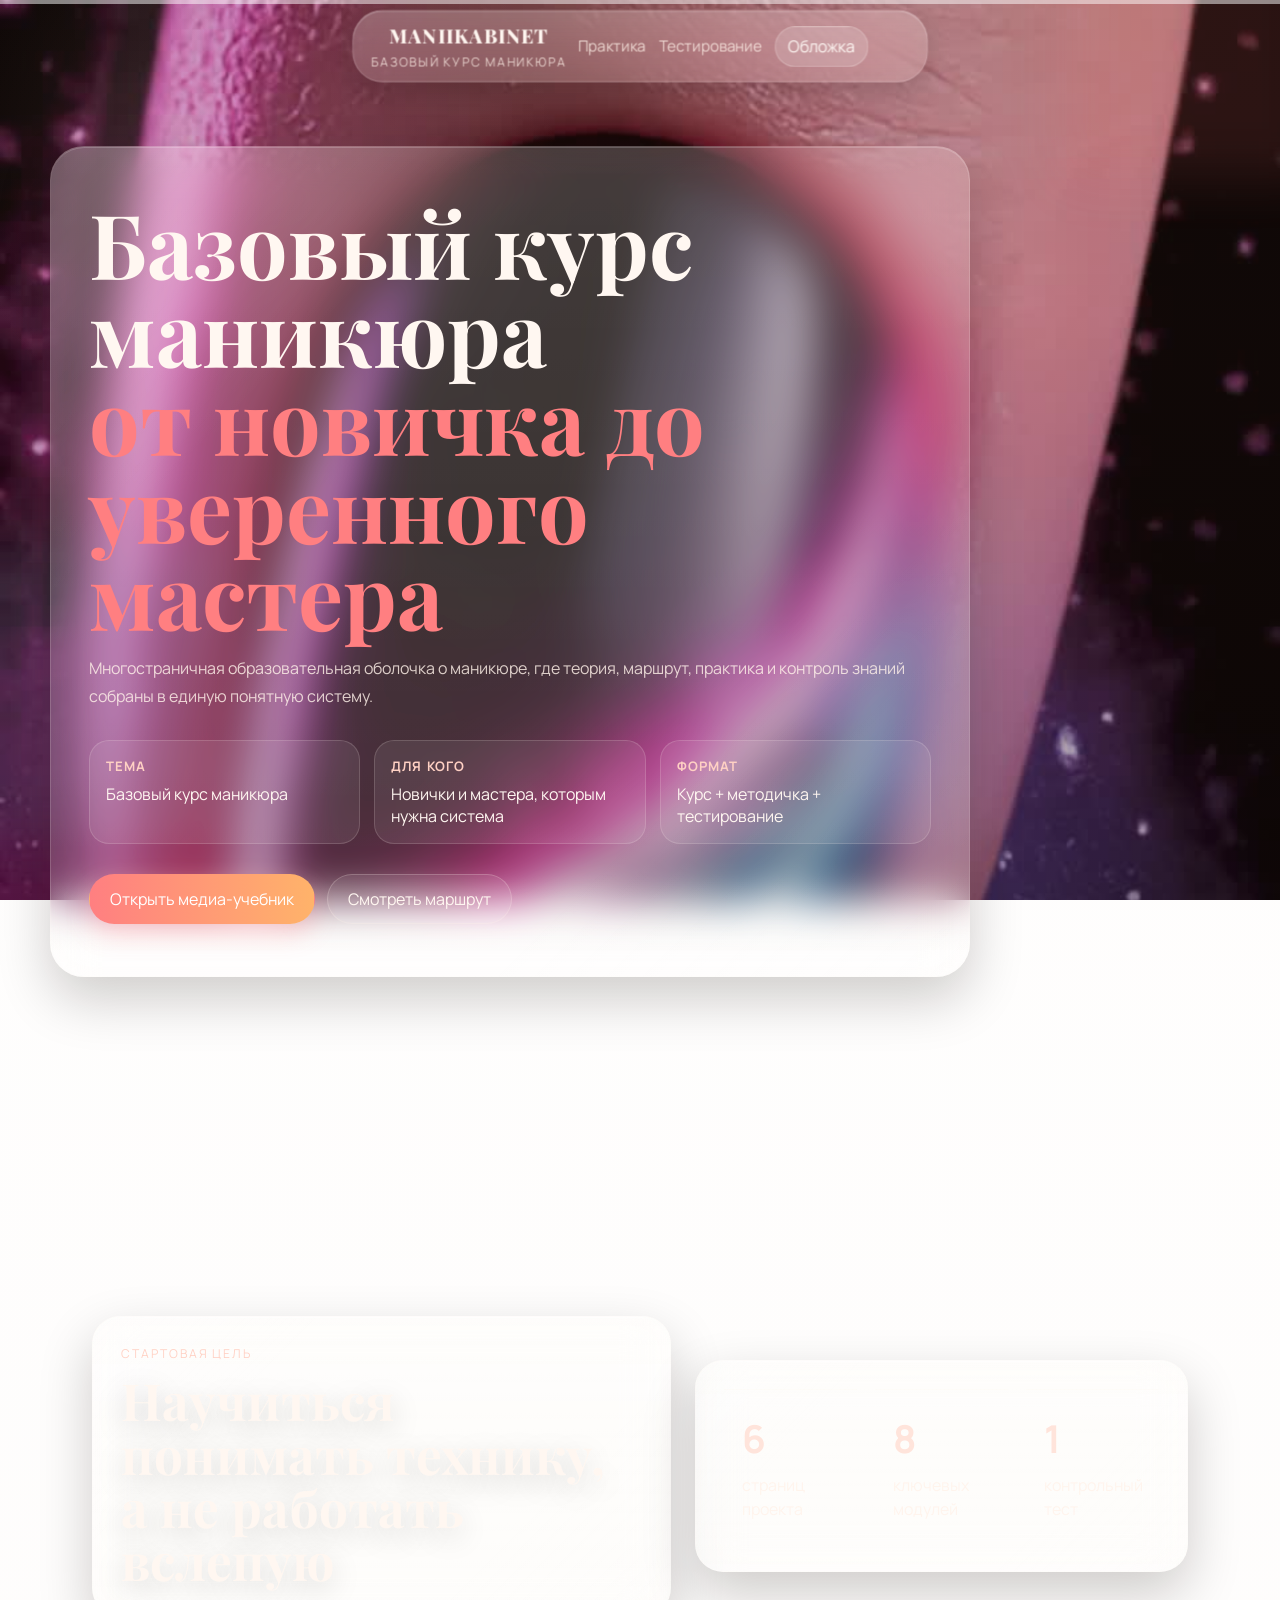
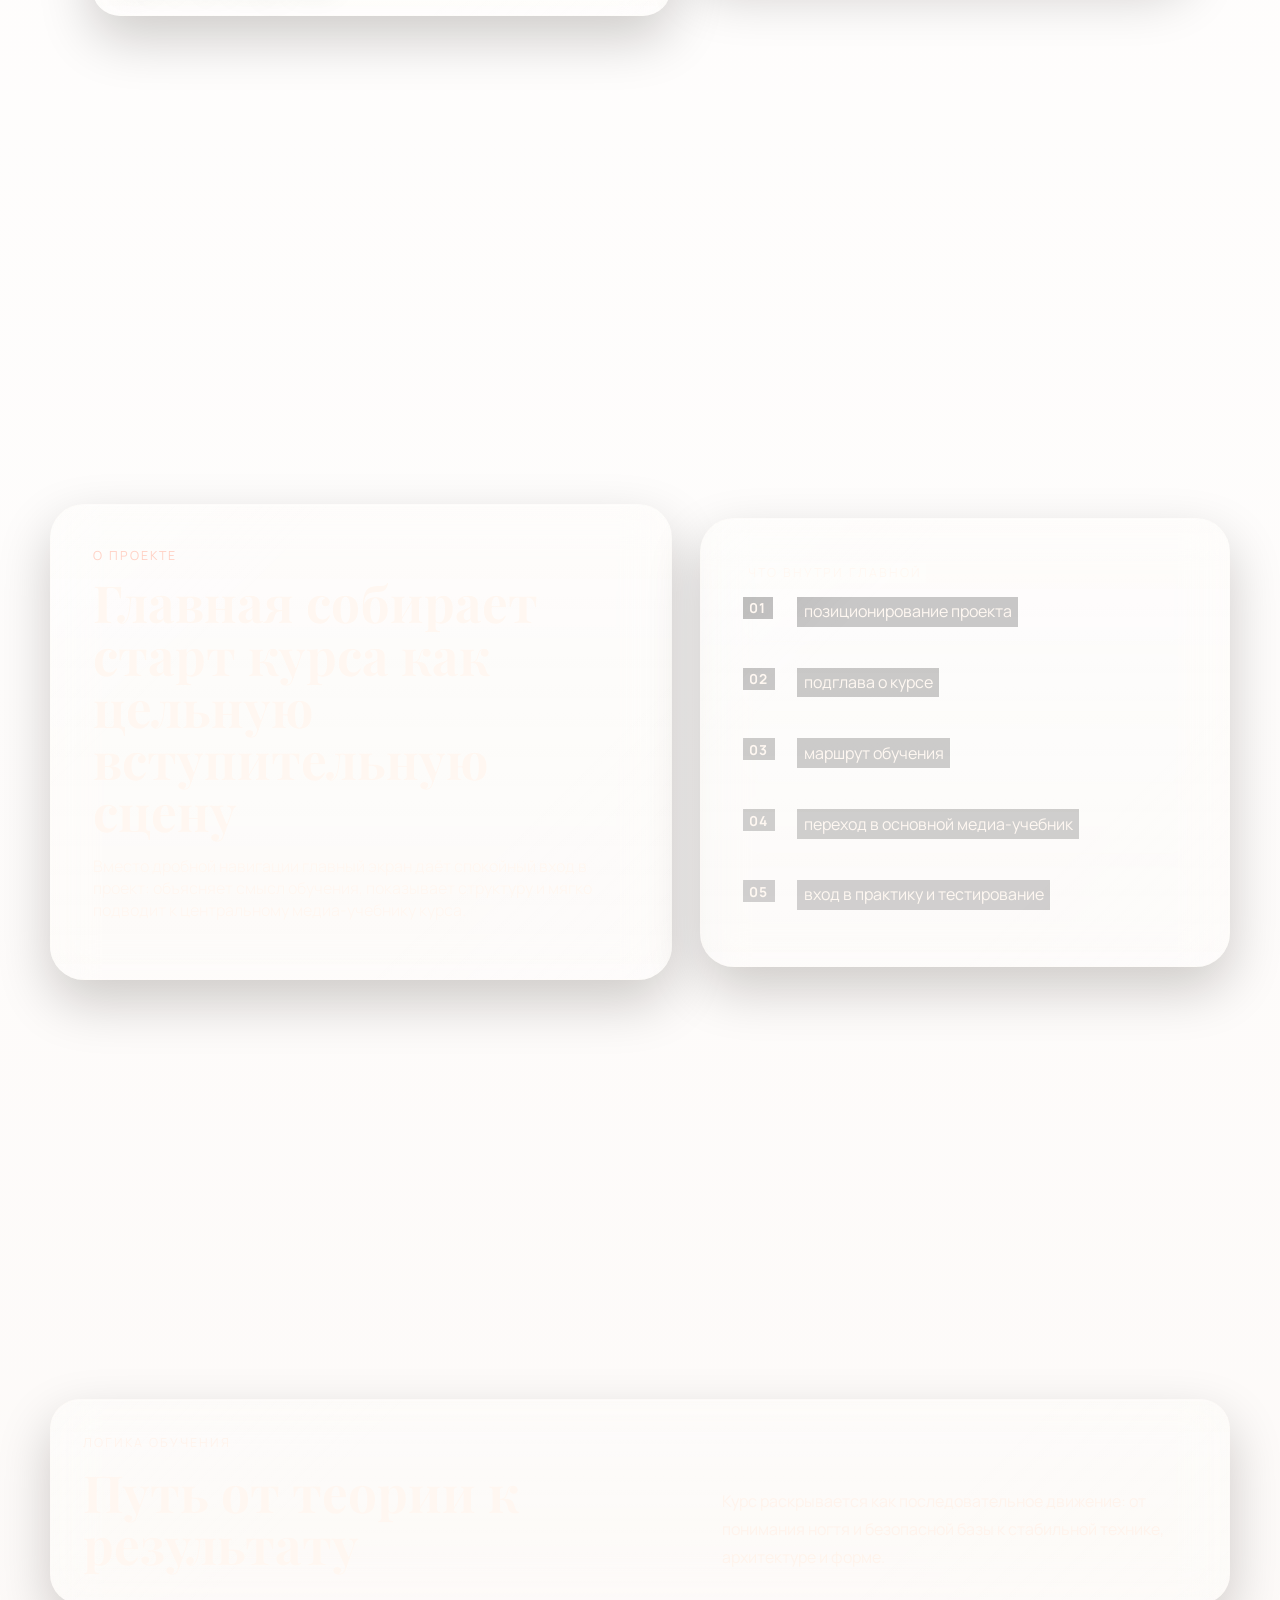
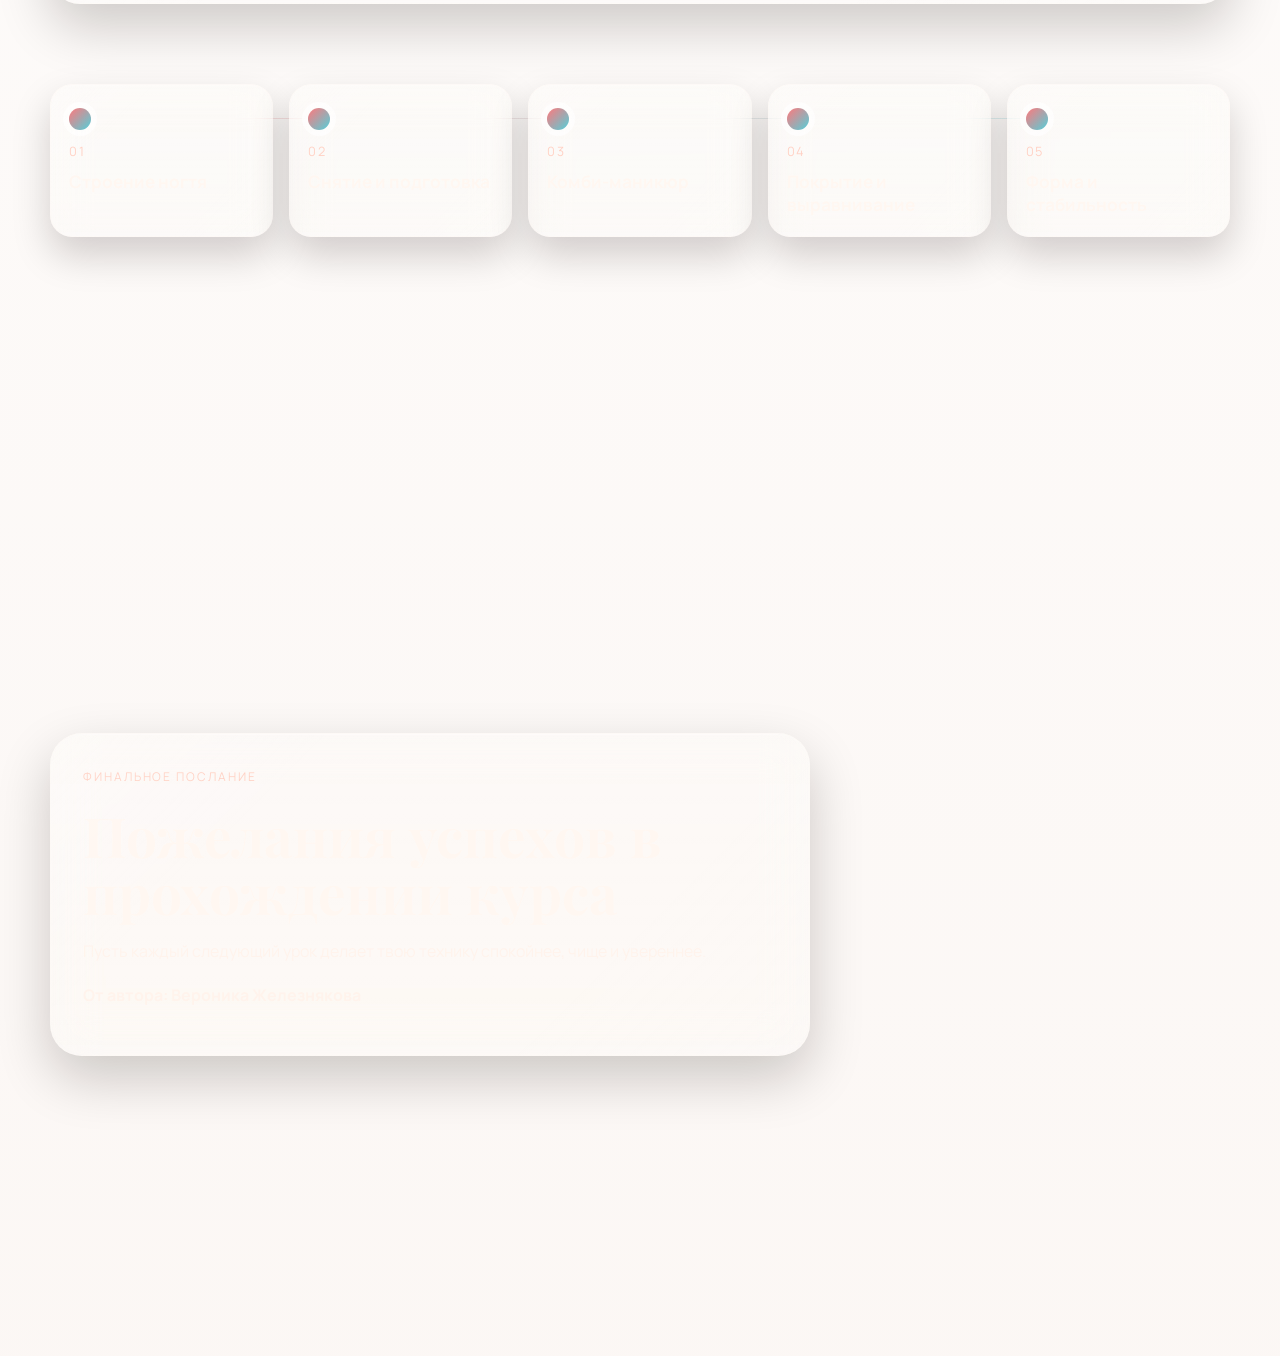
==== commit 2668aac1: "Link homepage title to course page" ====
--- a/index.html
+++ b/index.html
@@ -54,7 +54,6 @@
         </button>
 
         <nav class="site-nav" id="site-nav" aria-label="Основная навигация">
-          <a href="modules.html">Курс</a>
           <a href="practice.html">Практика</a>
           <a href="testing.html">Тестирование</a>
         </nav>
@@ -66,7 +65,9 @@
     <main class="site-main">
       <section class="hero shell home-scene home-scene--hero is-active" id="hero" data-video-focus="16" data-scene-title="Обложка">
         <div class="hero__copy panel panel--hero">
-          <h1 data-layer="1">Базовый курс маникюра <span>от новичка до уверенного мастера</span></h1>
+          <h1 data-layer="1">
+            <a class="hero__title-link" href="modules.html">Базовый курс маникюра <span>от новичка до уверенного мастера</span></a>
+          </h1>
           <p class="lede" data-layer="2">
             Многостраничная образовательная оболочка о маникюре, где теория,
             маршрут, практика и контроль знаний собраны в единую понятную систему.
--- a/styles.css
+++ b/styles.css
@@ -168,6 +168,8 @@
   transition:
     min-height 420ms cubic-bezier(0.22, 1, 0.36, 1),
     padding 420ms cubic-bezier(0.22, 1, 0.36, 1),
+    width 420ms cubic-bezier(0.22, 1, 0.36, 1),
+    max-width 420ms cubic-bezier(0.22, 1, 0.36, 1),
     border-color 420ms ease,
     background 420ms ease,
     box-shadow 420ms ease,
@@ -207,15 +209,24 @@
 
 body[data-page="home"] .site-header {
   padding-top: 10px;
+  padding-inline: 12px;
+  display: flex;
+  justify-content: center;
 }
 
 body[data-page="home"] .site-header__inner {
-  display: grid;
-  grid-template-columns: auto 1fr auto auto;
+  width: fit-content;
+  max-width: calc(100vw - 24px);
+  min-width: 0;
+  margin: 0 auto;
+  display: flex;
+  flex-wrap: wrap;
   align-items: center;
-  gap: 14px;
-  min-height: 76px;
-  padding: 14px 18px;
+  justify-content: center;
+  gap: 12px;
+  min-height: 74px;
+  padding: 12px 18px;
+  border-radius: 30px;
   border-color: rgba(255, 255, 255, 0.18);
   background:
     linear-gradient(180deg, rgba(255, 255, 255, 0.18), rgba(255, 255, 255, 0.1)),
@@ -225,15 +236,28 @@
   box-shadow:
     0 12px 34px rgba(16, 8, 7, 0.18),
     inset 0 1px 0 rgba(255, 255, 255, 0.22);
+  transform-origin: top center;
+  overflow: clip;
+}
+
+body[data-page="home"] .brand {
+  align-items: center;
+  text-align: center;
+}
+
+body[data-page="home"] .site-nav {
+  justify-content: center;
+  flex-wrap: nowrap;
 }
 
 body[data-page="home"] .scene-rail {
   display: flex;
   align-items: center;
-  justify-content: flex-end;
+  justify-content: center;
   gap: 8px;
   min-width: 0;
   overflow: hidden;
+  max-width: min(52vw, 620px);
 }
 
 body[data-page="home"] .scene-rail a {
@@ -243,30 +267,33 @@
   overflow: hidden;
   white-space: nowrap;
   padding: 0;
-  border-radius: 999px;
+  border-radius: 22px;
   border: 1px solid rgba(255, 244, 239, 0);
   background: rgba(255, 255, 255, 0);
   color: rgba(255, 246, 241, 0);
   opacity: 0;
-  transform: translate3d(0, 8px, 0) scale(0.96);
+  transform: translate3d(0, 24px, 0) scale3d(0.82, 0.7, 1);
+  transform-origin: center bottom;
   transition:
-    max-width 360ms cubic-bezier(0.22, 1, 0.36, 1),
-    padding 360ms cubic-bezier(0.22, 1, 0.36, 1),
-    opacity 260ms ease,
-    color 260ms ease,
-    background 260ms ease,
-    border-color 260ms ease,
-    transform 360ms cubic-bezier(0.22, 1, 0.36, 1);
+    max-width 1500ms cubic-bezier(0.16, 1, 0.3, 1),
+    padding 1500ms cubic-bezier(0.16, 1, 0.3, 1),
+    opacity 1100ms ease,
+    color 1100ms ease,
+    background 1100ms ease,
+    border-color 1100ms ease,
+    transform 1500ms cubic-bezier(0.16, 1, 0.3, 1),
+    border-radius 1500ms cubic-bezier(0.16, 1, 0.3, 1);
 }
 
 body[data-page="home"] .scene-rail a.is-visible {
-  max-width: 180px;
+  max-width: 210px;
   padding: 8px 12px;
   border-color: rgba(255, 244, 239, 0.16);
   background: rgba(255, 255, 255, 0.08);
   color: rgba(255, 248, 242, 0.88);
   opacity: 1;
-  transform: translate3d(0, 0, 0) scale(1);
+  transform: translate3d(0, 0, 0) scale3d(1, 1, 1);
+  border-radius: 999px;
 }
 
 body[data-page="home"] .scene-rail a.is-current {
@@ -284,6 +311,36 @@
   padding: 9px 14px;
   gap: 10px;
   transform: translateY(0);
+}
+
+body[data-page="home"] .site-header.is-blooming .site-header__inner {
+  min-height: 64px;
+  padding-top: 15px;
+  padding-bottom: 15px;
+  transform: scale3d(1.01, 1.045, 1);
+  border-radius: 32px;
+  box-shadow:
+    0 20px 48px rgba(16, 8, 7, 0.26),
+    inset 0 1px 0 rgba(255, 255, 255, 0.24);
+}
+
+body[data-page="home"] .site-header.is-settling .site-header__inner {
+  min-height: 48px;
+  padding-top: 7px;
+  padding-bottom: 7px;
+  transform: scale3d(0.998, 0.962, 1);
+  border-radius: 26px;
+  box-shadow:
+    0 10px 26px rgba(16, 8, 7, 0.16),
+    inset 0 1px 0 rgba(255, 255, 255, 0.18);
+}
+
+body[data-page="home"] .site-header.is-rippling .site-header__inner {
+  min-height: 58px;
+  padding-top: 11px;
+  padding-bottom: 11px;
+  transform: scale3d(1.006, 1.018, 1);
+  border-radius: 30px;
 }
 
 body[data-page="home"] .site-header.is-condensed .brand__sub {
@@ -358,24 +415,42 @@
   box-shadow: var(--shadow);
 }
 
-body[data-page="home"] .panel,
-body[data-page="home"] .hero-facts {
-  border-color: rgba(255, 255, 255, 0.58);
+body[data-page="home"] .hero__copy,
+body[data-page="home"] .editorial-lead,
+body[data-page="home"] .editorial-index,
+body[data-page="home"] .hero-facts__lead,
+body[data-page="home"] .hero-facts__metrics,
+body[data-page="home"] .editorial-route__head,
+body[data-page="home"] .site-footer__blessing,
+body[data-page="home"] .site-footer__panel .pager {
+  position: relative;
+  border: 1px solid rgba(255, 244, 239, 0.16);
   background:
-    linear-gradient(180deg, rgba(255, 251, 248, 0.62), rgba(255, 244, 238, 0.72)),
-    rgba(255, 249, 246, 0.4);
-  backdrop-filter: blur(14px);
-}
-
-body[data-page="home"] .hero__copy,
-body[data-page="home"] .hero-facts,
-body[data-page="home"] .editorial-lead,
-body[data-page="home"] .editorial-route,
-body[data-page="home"] .site-footer__panel--blessing {
-  border: 0;
-  background: none;
-  box-shadow: none;
-  backdrop-filter: none;
+    linear-gradient(180deg, rgba(255, 255, 255, 0.14), rgba(255, 255, 255, 0.08)),
+    rgba(255, 248, 243, 0.08);
+  box-shadow:
+    0 22px 54px rgba(16, 8, 7, 0.2),
+    inset 0 1px 0 rgba(255, 255, 255, 0.18);
+  backdrop-filter: blur(22px) saturate(1.16);
+  -webkit-backdrop-filter: blur(22px) saturate(1.16);
+}
+
+body[data-page="home"] .hero__copy::before,
+body[data-page="home"] .editorial-lead::before,
+body[data-page="home"] .editorial-index::before,
+body[data-page="home"] .hero-facts__lead::before,
+body[data-page="home"] .hero-facts__metrics::before,
+body[data-page="home"] .editorial-route__head::before,
+body[data-page="home"] .site-footer__blessing::after,
+body[data-page="home"] .site-footer__panel .pager::before {
+  content: "";
+  position: absolute;
+  inset: 0;
+  border-radius: inherit;
+  background:
+    linear-gradient(135deg, rgba(255, 255, 255, 0.16), transparent 26%, transparent 72%, rgba(255, 255, 255, 0.08));
+  pointer-events: none;
+  opacity: 0.8;
 }
 
 body[data-page="home"] .brand__sub,
@@ -453,6 +528,11 @@
 
 .hero h1 {
   font-size: clamp(2.8rem, 7vw, 6rem);
+}
+
+.hero__title-link {
+  display: inline-block;
+  color: inherit;
 }
 
 .hero h1 span {
@@ -558,6 +638,19 @@
 .hero-facts__lead,
 .hero-facts__metrics {
   padding: 26px 0;
+}
+
+body[data-page="home"] .hero-facts {
+  border: 0;
+  background: none;
+  box-shadow: none;
+  backdrop-filter: none;
+}
+
+body[data-page="home"] .hero-facts__lead,
+body[data-page="home"] .hero-facts__metrics {
+  padding: clamp(22px, 3vw, 28px);
+  border-radius: 28px;
 }
 
 .hero-facts__lead p {
@@ -823,8 +916,8 @@
 body[data-page="home"] .editorial-index__list div {
   padding: 14px 0;
   border-bottom-color: rgba(255, 241, 233, 0.12);
-  border-radius: 0;
-  background: none;
+  border-radius: 18px;
+  background: rgba(255, 255, 255, 0.04);
 }
 
 .editorial-index__list div:last-child {
@@ -886,6 +979,19 @@
   align-items: end;
 }
 
+body[data-page="home"] .editorial-route {
+  border: 0;
+  background: none;
+  box-shadow: none;
+  backdrop-filter: none;
+}
+
+body[data-page="home"] .editorial-route__head {
+  padding: clamp(24px, 3vw, 32px);
+  border-radius: 30px;
+  margin-bottom: 26px;
+}
+
 .editorial-route__head p:last-child {
   margin: 0;
   color: var(--muted);
@@ -917,12 +1023,30 @@
   background: rgba(255, 255, 255, 0.28);
   border: 1px solid rgba(255, 255, 255, 0.46);
   box-shadow: inset 0 1px 0 rgba(255, 255, 255, 0.35);
+  overflow: hidden;
 }
 
 body[data-page="home"] .route-beat {
-  background: rgba(255, 255, 255, 0.08);
-  border-color: rgba(255, 241, 233, 0.18);
-  box-shadow: inset 0 1px 0 rgba(255, 255, 255, 0.12);
+  background:
+    linear-gradient(180deg, rgba(255, 255, 255, 0.16), rgba(255, 255, 255, 0.08)),
+    rgba(255, 248, 243, 0.08);
+  border-color: rgba(255, 244, 239, 0.18);
+  box-shadow:
+    0 18px 38px rgba(16, 8, 7, 0.18),
+    inset 0 1px 0 rgba(255, 255, 255, 0.16);
+  backdrop-filter: blur(18px) saturate(1.08);
+  -webkit-backdrop-filter: blur(18px) saturate(1.08);
+}
+
+body[data-page="home"] .route-beat::after {
+  content: "";
+  position: absolute;
+  inset: 0;
+  border-radius: inherit;
+  background:
+    linear-gradient(135deg, rgba(255, 255, 255, 0.14), transparent 28%, transparent 72%, rgba(255, 255, 255, 0.06));
+  pointer-events: none;
+  opacity: 0.9;
 }
 
 .route-beat::before {
@@ -1319,16 +1443,33 @@
 }
 
 .site-footer__panel--blessing {
+  padding: 0;
+  background: none;
+  border: 0;
+  box-shadow: none;
+  backdrop-filter: none;
+  -webkit-backdrop-filter: none;
+}
+
+.site-footer__blessing {
   position: relative;
+  z-index: 1;
+  max-width: 760px;
   overflow: hidden;
   padding: 30px 32px;
+  border-radius: 32px;
   background:
     radial-gradient(circle at top right, rgba(255, 110, 114, 0.14), transparent 22%),
     radial-gradient(circle at bottom left, rgba(255, 179, 106, 0.16), transparent 24%),
     linear-gradient(135deg, rgba(255, 252, 249, 0.9), rgba(255, 244, 238, 0.92));
 }
 
-.site-footer__panel--blessing::before {
+body[data-page="home"] .site-footer__panel .pager {
+  padding: 14px 16px;
+  border-radius: 24px;
+}
+
+.site-footer__blessing::before {
   content: "";
   position: absolute;
   inset: 0;
@@ -1337,12 +1478,6 @@
   transform: translateX(-100%);
   animation: blessing-sheen 5.4s ease-in-out infinite;
   pointer-events: none;
-}
-
-.site-footer__blessing {
-  position: relative;
-  z-index: 1;
-  max-width: 760px;
 }
 
 .site-footer__eyebrow {
@@ -1527,14 +1662,16 @@
   }
 
   body[data-page="home"] .site-header__inner {
-    grid-template-columns: auto 1fr auto;
+    width: calc(100vw - 16px);
+    max-width: calc(100vw - 16px);
     padding: 10px 12px;
     gap: 8px;
   }
 
   body[data-page="home"] .scene-rail {
-    grid-column: 1 / -1;
     order: 4;
+    width: 100%;
+    max-width: none;
     justify-content: flex-start;
     overflow-x: auto;
     overflow-y: hidden;
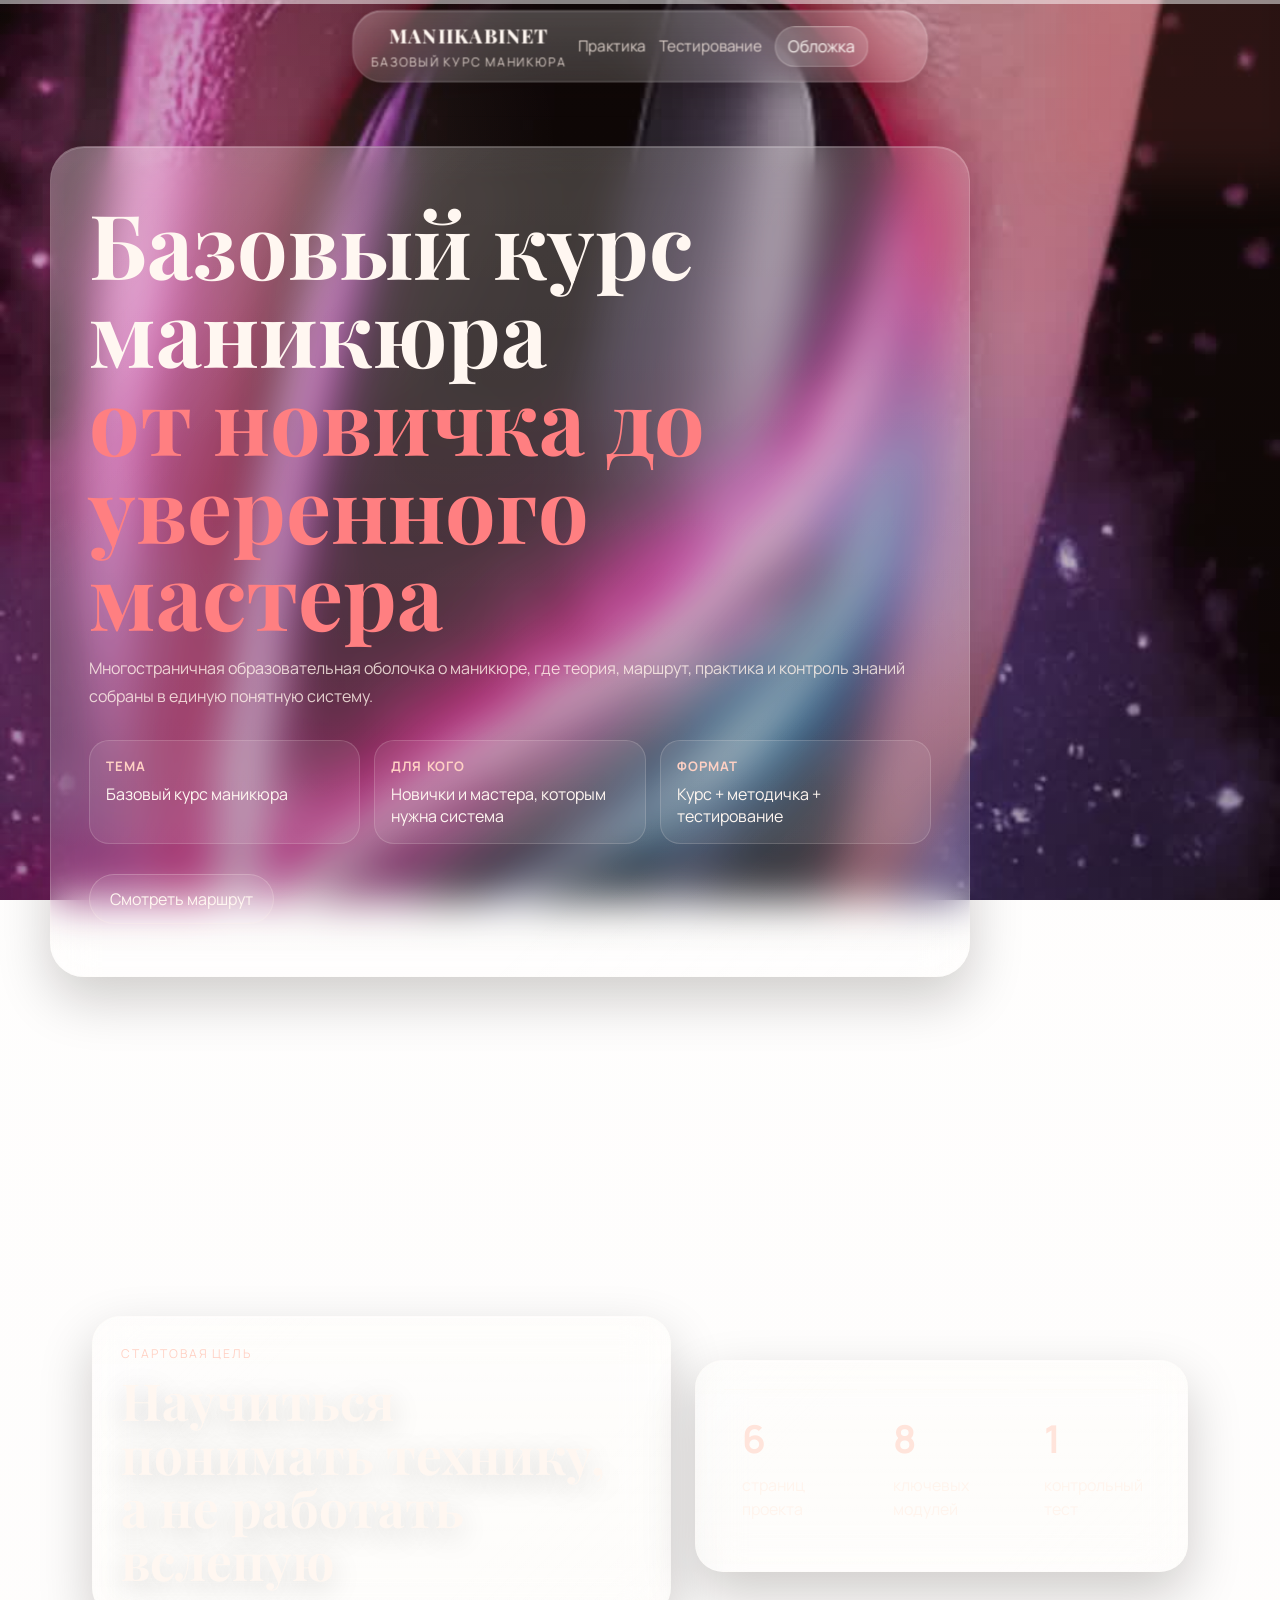
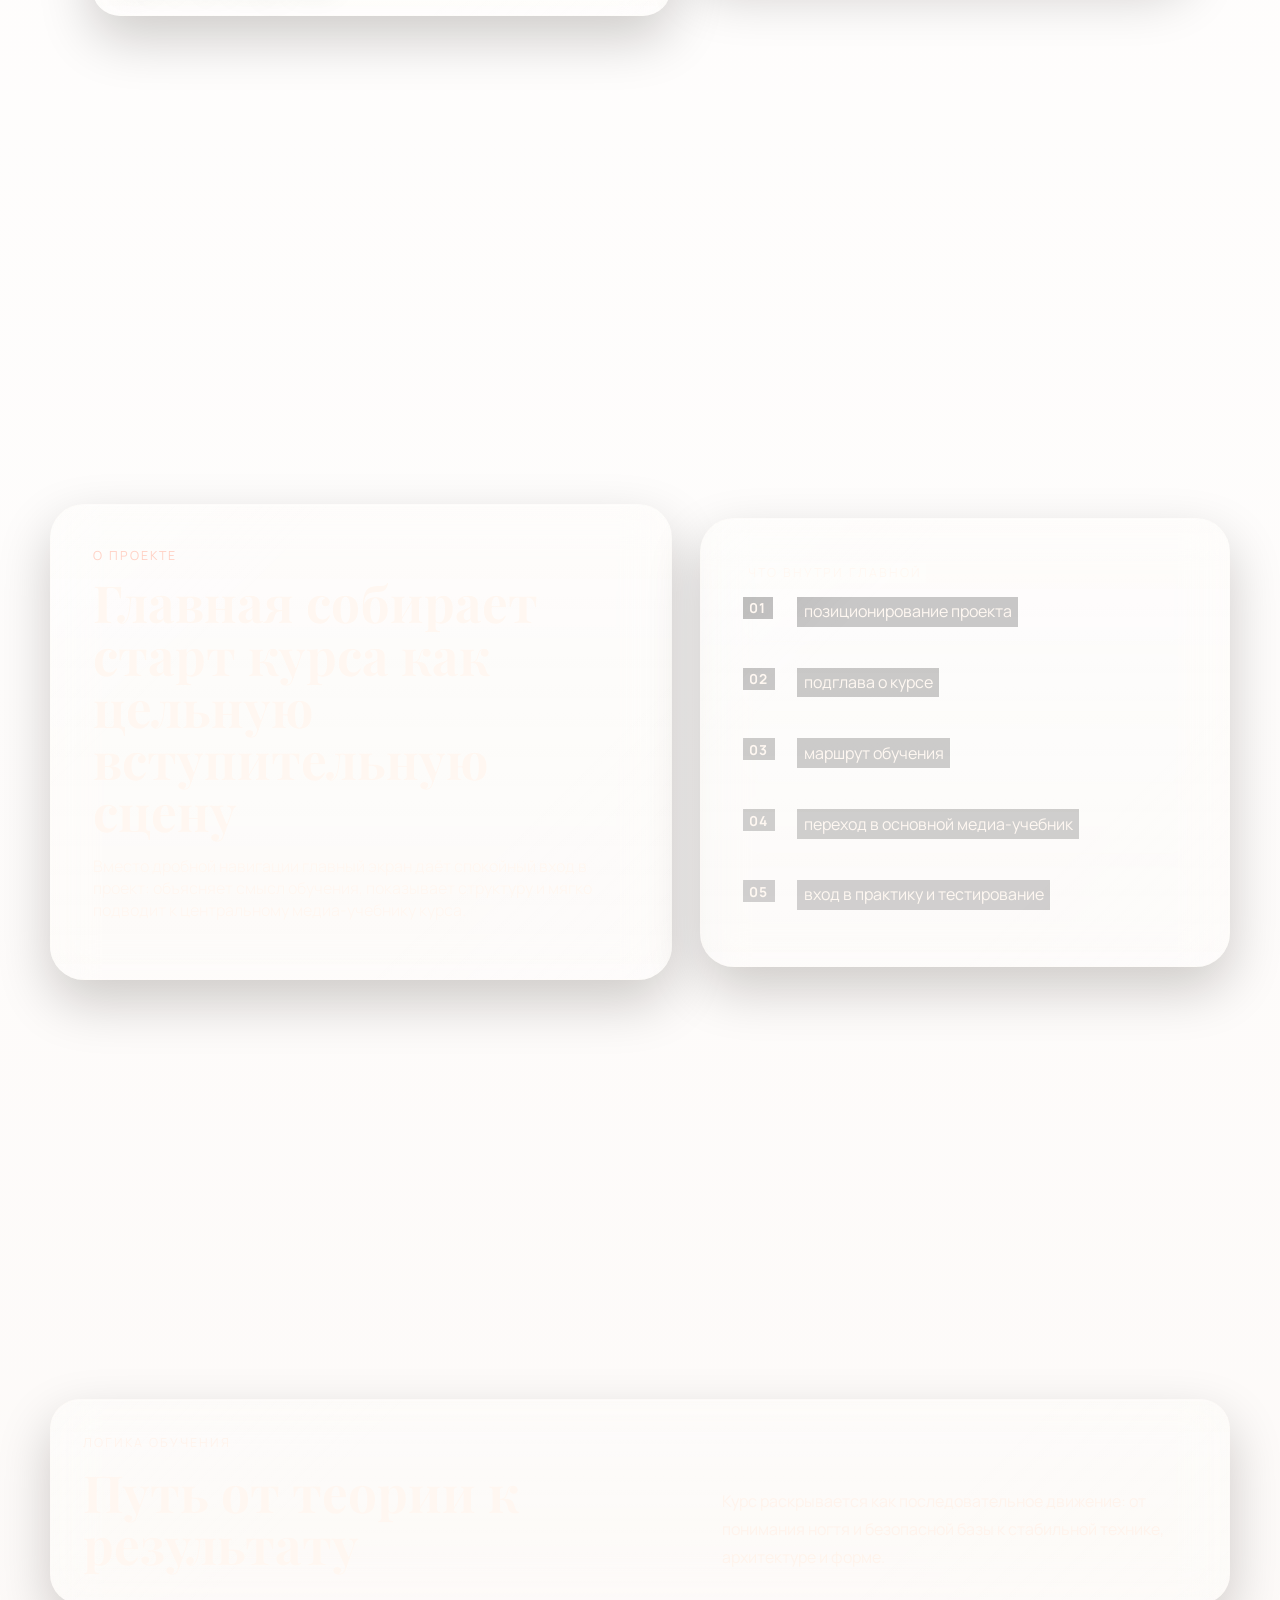
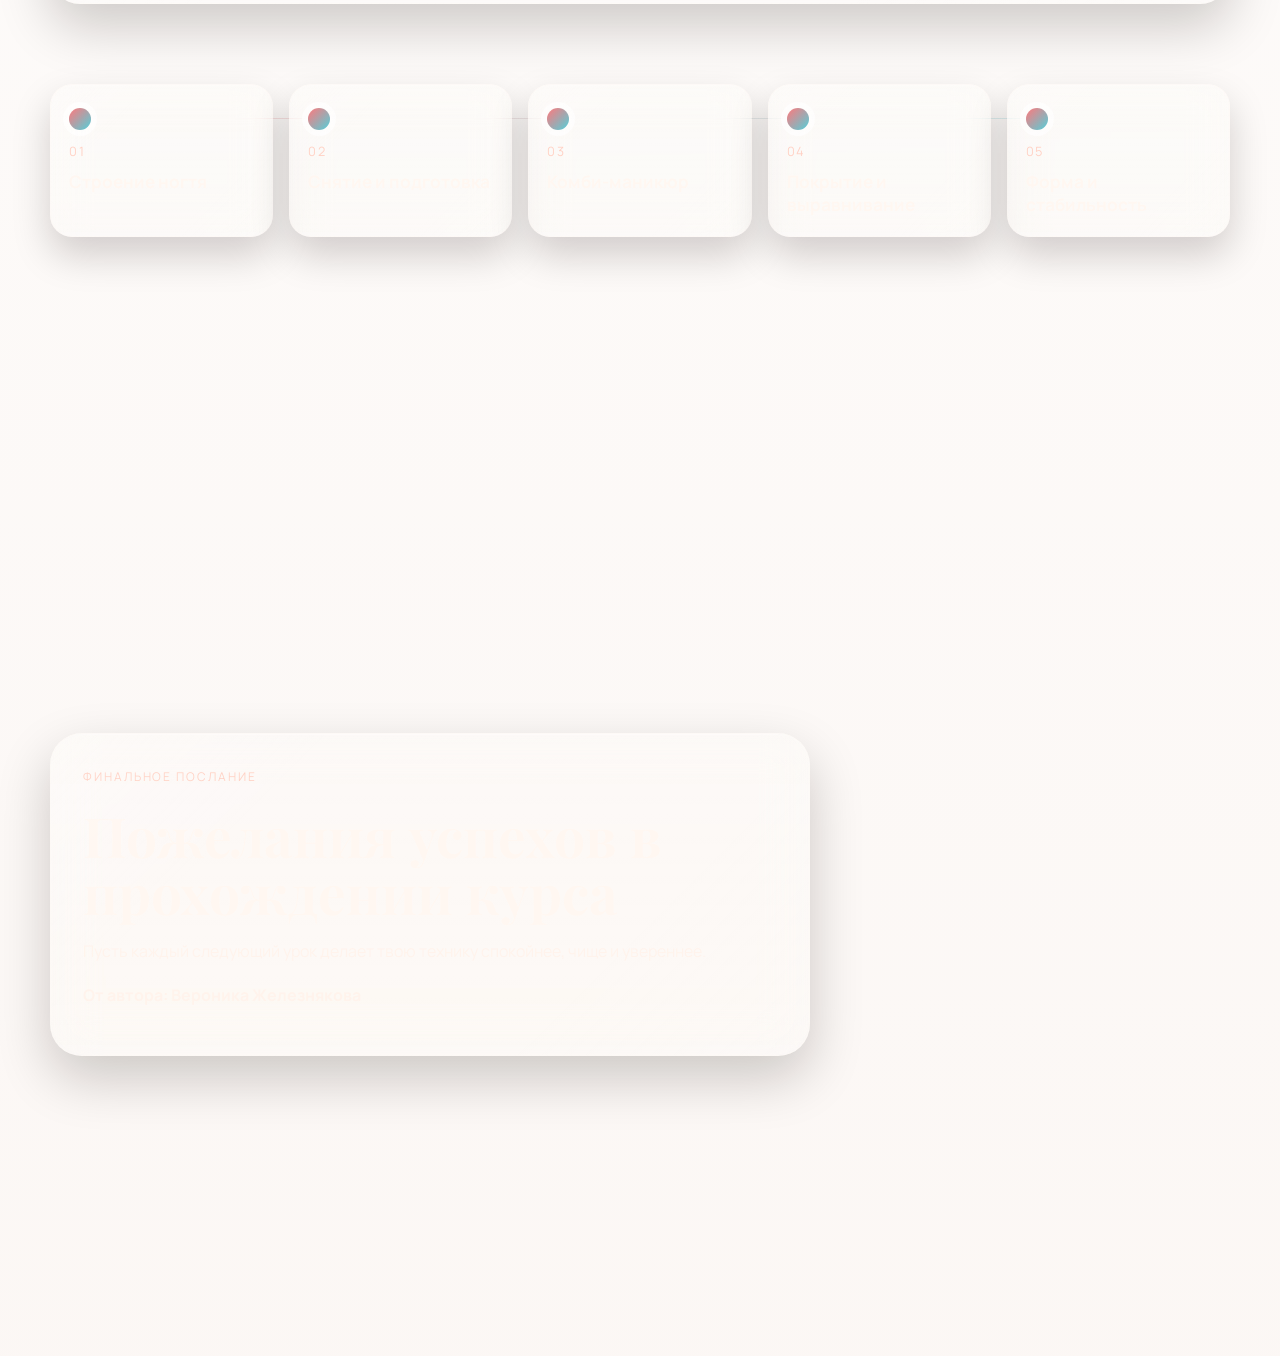
==== commit 7fa91ae4: "Remove duplicate course CTA from homepage" ====
--- a/index.html
+++ b/index.html
@@ -80,7 +80,6 @@
           </div>
 
           <div class="hero__actions" data-layer="4">
-            <a class="button button--primary" href="modules.html">Открыть медиа-учебник</a>
             <a class="button button--ghost" href="#home-route">Смотреть маршрут</a>
           </div>
         </div>
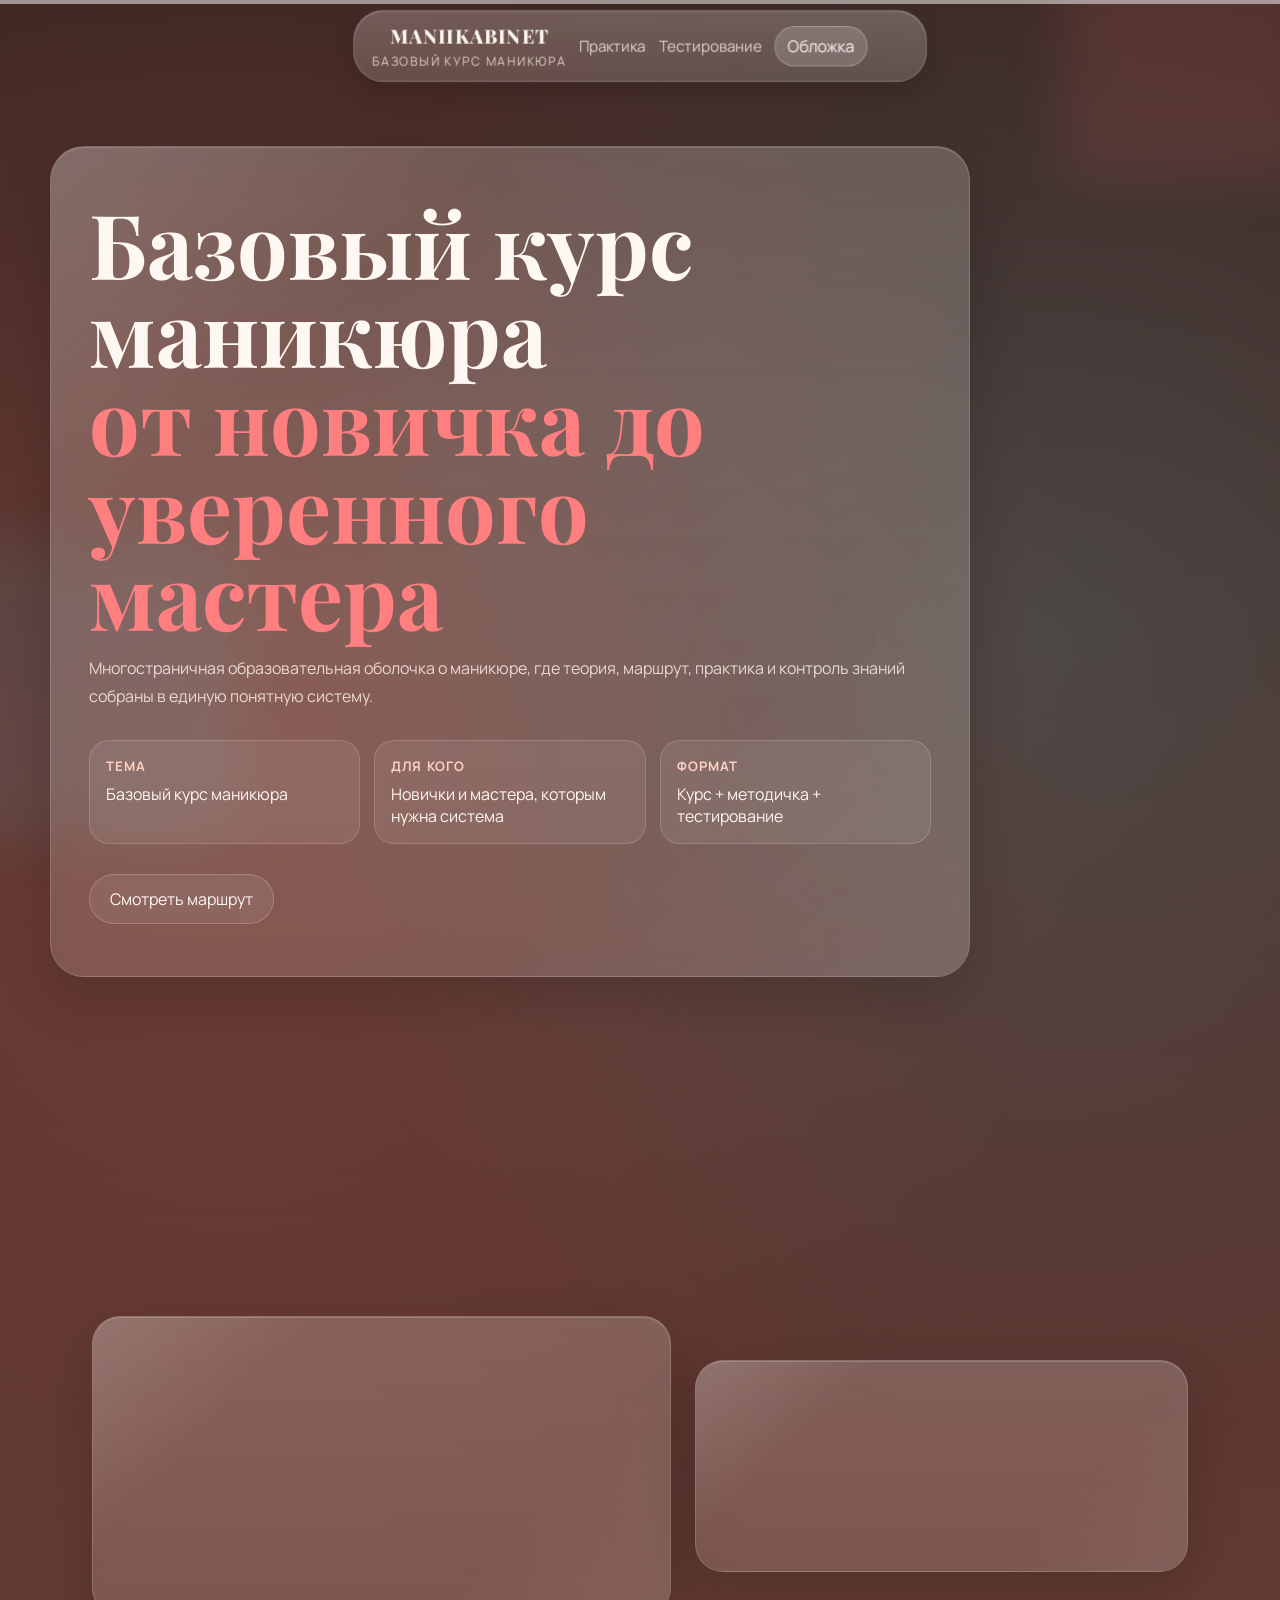
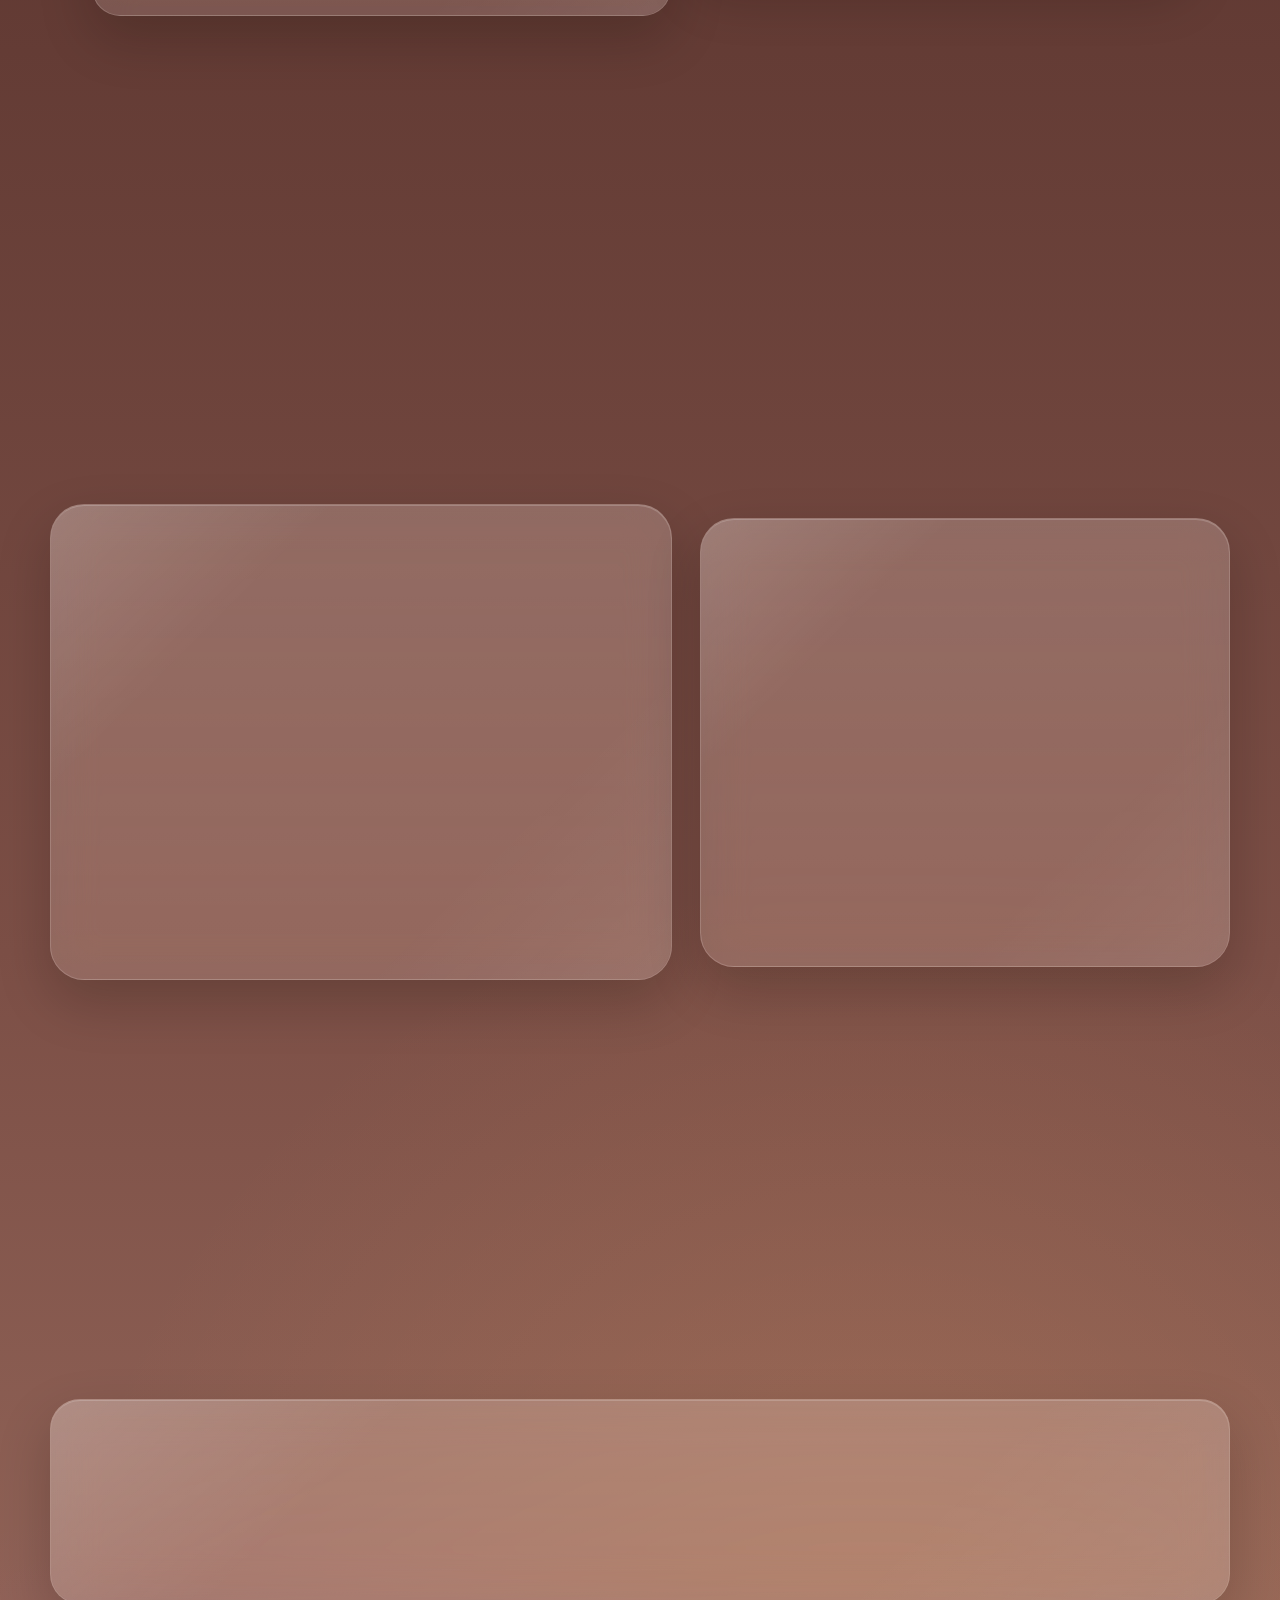
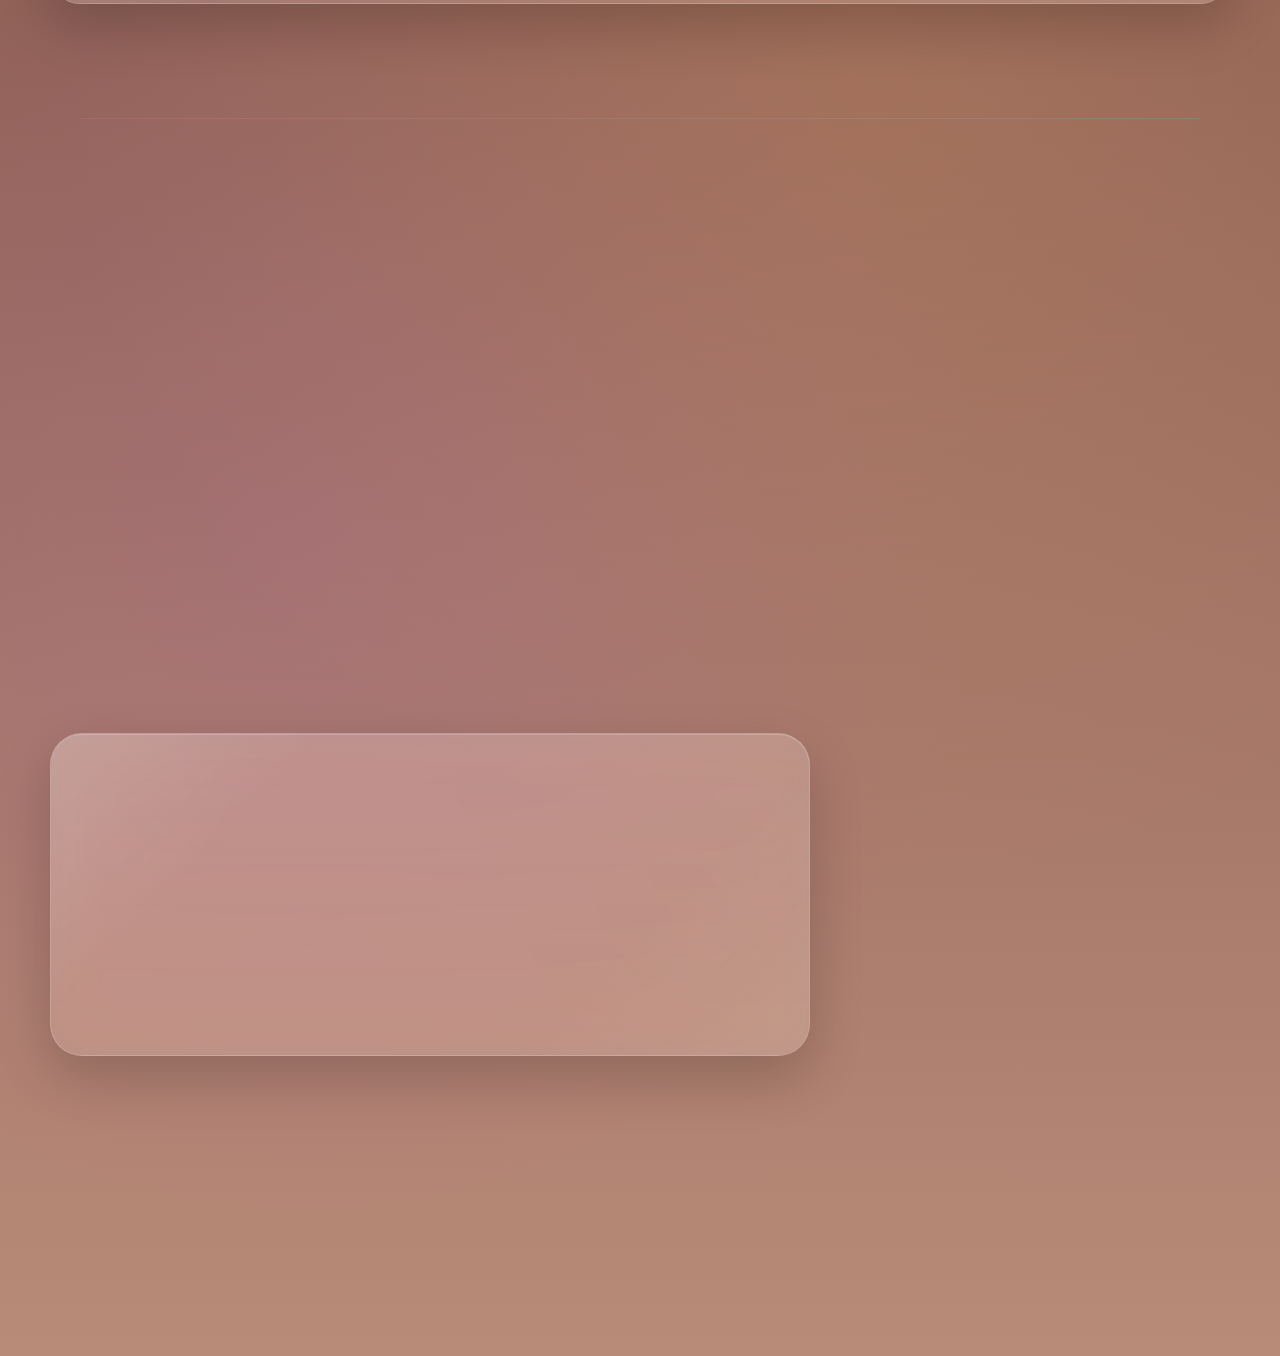
==== commit 2bcd25c3: "Remove homepage video background" ====
--- a/index.html
+++ b/index.html
@@ -18,25 +18,6 @@
     <link rel="stylesheet" href="styles.css" />
   </head>
   <body data-page="home">
-    <div class="home-video-stage" aria-hidden="true">
-      <video
-        class="home-video-stage__video"
-        id="home-scroll-video"
-        muted
-        playsinline
-        autoplay
-        loop
-        preload="auto"
-        poster="assets/video/frames/frame-001.jpg"
-      >
-        <source
-          src="assets/video/hero-background.mp4"
-          type="video/mp4"
-          media="(min-width: 769px)"
-        />
-        <source src="assets/video/hero-background-optimized.mp4" type="video/mp4" />
-      </video>
-    </div>
     <div class="scroll-progress" aria-hidden="true"><span id="scroll-progress-bar"></span></div>
     <div class="page-glow page-glow--top" aria-hidden="true"></div>
     <div class="page-glow page-glow--bottom" aria-hidden="true"></div>
--- a/styles.css
+++ b/styles.css
@@ -47,7 +47,11 @@
 
 body[data-page="home"] {
   background:
-    linear-gradient(180deg, rgba(251, 245, 241, 0.08) 0%, rgba(247, 237, 231, 0.14) 45%, rgba(242, 225, 215, 0.26) 100%);
+    radial-gradient(circle at 18% 16%, rgba(255, 132, 120, 0.18), transparent 22%),
+    radial-gradient(circle at 82% 14%, rgba(77, 207, 218, 0.16), transparent 20%),
+    radial-gradient(circle at 68% 72%, rgba(255, 179, 106, 0.16), transparent 24%),
+    radial-gradient(circle at 24% 82%, rgba(209, 92, 255, 0.1), transparent 18%),
+    linear-gradient(180deg, #3d2622 0%, #5a342e 28%, #7c4f46 56%, #b88a78 100%);
   --text: #fff7f1;
   --muted: rgba(255, 241, 233, 0.82);
   --line: rgba(255, 244, 239, 0.22);
@@ -56,34 +60,6 @@
 
 body[data-page="home"] .page-glow {
   opacity: 0.68;
-}
-
-.home-video-stage {
-  position: fixed;
-  inset: 0;
-  z-index: -4;
-  overflow: hidden;
-  background: #281a16;
-}
-
-.home-video-stage::after {
-  content: "";
-  position: absolute;
-  inset: 0;
-  background:
-    radial-gradient(circle at 20% 18%, rgba(255, 210, 190, 0.12), transparent 24%),
-    linear-gradient(180deg, rgba(52, 28, 24, 0.28), rgba(66, 35, 30, 0.24) 35%, rgba(34, 16, 13, 0.38) 100%);
-}
-
-.home-video-stage__video {
-  position: absolute;
-  inset: 0;
-  width: 100%;
-  height: 100%;
-  object-fit: cover;
-  object-position: center var(--video-focus-y, 26%);
-  transform: none;
-  will-change: object-position;
 }
 
 body.menu-open {
@@ -149,37 +125,55 @@
   position: sticky;
   top: 0;
   z-index: 200;
-  padding-top: 14px;
+  padding-top: 10px;
+  padding-inline: 12px;
+  display: flex;
+  justify-content: center;
   transition: padding-top 420ms cubic-bezier(0.22, 1, 0.36, 1);
 }
 
 .site-header__inner {
   display: flex;
   align-items: center;
-  justify-content: space-between;
-  gap: 16px;
-  min-height: var(--header-h);
-  padding: 16px 18px;
-  border: 1px solid rgba(255, 255, 255, 0.5);
-  border-radius: 999px;
-  background: rgba(255, 248, 243, 0.72);
-  backdrop-filter: blur(20px);
-  box-shadow: var(--shadow);
+  justify-content: center;
+  flex-wrap: wrap;
+  width: fit-content;
+  max-width: calc(100vw - 24px);
+  min-width: 0;
+  margin: 0 auto;
+  gap: 12px;
+  min-height: 72px;
+  padding: 12px 18px;
+  border: 1px solid rgba(255, 255, 255, 0.42);
+  border-radius: 30px;
+  background:
+    linear-gradient(180deg, rgba(255, 255, 255, 0.78), rgba(255, 245, 239, 0.7)),
+    rgba(255, 248, 243, 0.56);
+  backdrop-filter: blur(24px) saturate(1.12);
+  -webkit-backdrop-filter: blur(24px) saturate(1.12);
+  box-shadow:
+    0 12px 34px rgba(16, 8, 7, 0.12),
+    inset 0 1px 0 rgba(255, 255, 255, 0.22);
+  transform-origin: top center;
+  overflow: clip;
   transition:
-    min-height 420ms cubic-bezier(0.22, 1, 0.36, 1),
-    padding 420ms cubic-bezier(0.22, 1, 0.36, 1),
-    width 420ms cubic-bezier(0.22, 1, 0.36, 1),
-    max-width 420ms cubic-bezier(0.22, 1, 0.36, 1),
+    min-height 560ms cubic-bezier(0.22, 1, 0.36, 1),
+    padding 560ms cubic-bezier(0.22, 1, 0.36, 1),
+    width 560ms cubic-bezier(0.22, 1, 0.36, 1),
+    max-width 560ms cubic-bezier(0.22, 1, 0.36, 1),
+    border-radius 560ms cubic-bezier(0.22, 1, 0.36, 1),
     border-color 420ms ease,
     background 420ms ease,
-    box-shadow 420ms ease,
-    transform 420ms cubic-bezier(0.22, 1, 0.36, 1);
+    box-shadow 560ms ease,
+    transform 560ms cubic-bezier(0.22, 1, 0.36, 1);
 }
 
 .brand {
   display: inline-flex;
   flex-direction: column;
   gap: 4px;
+  align-items: center;
+  text-align: center;
 }
 
 .brand__title {
@@ -199,7 +193,8 @@
 .site-nav {
   display: flex;
   align-items: center;
-  flex-wrap: wrap;
+  justify-content: center;
+  flex-wrap: nowrap;
   gap: 14px;
 }
 
@@ -209,24 +204,9 @@
 
 body[data-page="home"] .site-header {
   padding-top: 10px;
-  padding-inline: 12px;
-  display: flex;
-  justify-content: center;
 }
 
 body[data-page="home"] .site-header__inner {
-  width: fit-content;
-  max-width: calc(100vw - 24px);
-  min-width: 0;
-  margin: 0 auto;
-  display: flex;
-  flex-wrap: wrap;
-  align-items: center;
-  justify-content: center;
-  gap: 12px;
-  min-height: 74px;
-  padding: 12px 18px;
-  border-radius: 30px;
   border-color: rgba(255, 255, 255, 0.18);
   background:
     linear-gradient(180deg, rgba(255, 255, 255, 0.18), rgba(255, 255, 255, 0.1)),
@@ -236,18 +216,6 @@
   box-shadow:
     0 12px 34px rgba(16, 8, 7, 0.18),
     inset 0 1px 0 rgba(255, 255, 255, 0.22);
-  transform-origin: top center;
-  overflow: clip;
-}
-
-body[data-page="home"] .brand {
-  align-items: center;
-  text-align: center;
-}
-
-body[data-page="home"] .site-nav {
-  justify-content: center;
-  flex-wrap: nowrap;
 }
 
 body[data-page="home"] .scene-rail {
@@ -303,21 +271,21 @@
 }
 
 body[data-page="home"] .site-header.is-condensed {
-  padding-top: 4px;
+  padding-top: 6px;
 }
 
 body[data-page="home"] .site-header.is-condensed .site-header__inner {
-  min-height: 52px;
-  padding: 9px 14px;
+  min-height: 62px;
+  padding: 10px 15px;
   gap: 10px;
   transform: translateY(0);
 }
 
 body[data-page="home"] .site-header.is-blooming .site-header__inner {
-  min-height: 64px;
-  padding-top: 15px;
-  padding-bottom: 15px;
-  transform: scale3d(1.01, 1.045, 1);
+  min-height: 76px;
+  padding-top: 13px;
+  padding-bottom: 13px;
+  transform: scale3d(1.006, 1.024, 1);
   border-radius: 32px;
   box-shadow:
     0 20px 48px rgba(16, 8, 7, 0.26),
@@ -325,32 +293,33 @@
 }
 
 body[data-page="home"] .site-header.is-settling .site-header__inner {
-  min-height: 48px;
-  padding-top: 7px;
-  padding-bottom: 7px;
-  transform: scale3d(0.998, 0.962, 1);
-  border-radius: 26px;
+  min-height: 60px;
+  padding-top: 9px;
+  padding-bottom: 9px;
+  transform: scale3d(0.999, 0.985, 1);
+  border-radius: 28px;
   box-shadow:
     0 10px 26px rgba(16, 8, 7, 0.16),
     inset 0 1px 0 rgba(255, 255, 255, 0.18);
 }
 
 body[data-page="home"] .site-header.is-rippling .site-header__inner {
-  min-height: 58px;
+  min-height: 68px;
   padding-top: 11px;
   padding-bottom: 11px;
-  transform: scale3d(1.006, 1.018, 1);
+  transform: scale3d(1.003, 1.012, 1);
   border-radius: 30px;
 }
 
 body[data-page="home"] .site-header.is-condensed .brand__sub {
-  opacity: 0;
-  max-height: 0;
+  opacity: 0.62;
+  transform: translateY(-1px) scale(0.98);
 }
 
 body[data-page="home"] .brand__sub {
-  max-height: 20px;
-  transition: opacity 260ms ease, max-height 260ms ease;
+  opacity: 1;
+  transform-origin: center;
+  transition: opacity 320ms ease, transform 320ms ease;
 }
 
 .site-nav a {
@@ -1661,9 +1630,10 @@
     scroll-padding-top: calc(var(--header-h) + 8px);
   }
 
-  body[data-page="home"] .site-header__inner {
+  .site-header__inner {
     width: calc(100vw - 16px);
     max-width: calc(100vw - 16px);
+    min-height: 66px;
     padding: 10px 12px;
     gap: 8px;
   }
@@ -1697,12 +1667,12 @@
   }
 
   body[data-page="home"] .site-header.is-condensed .site-header__inner {
-    min-height: 48px;
+    min-height: 56px;
     padding: 8px 10px;
     gap: 8px;
   }
 
-  body[data-page="home"] .brand__title {
+  .brand__title {
     font-size: 1rem;
   }
 
